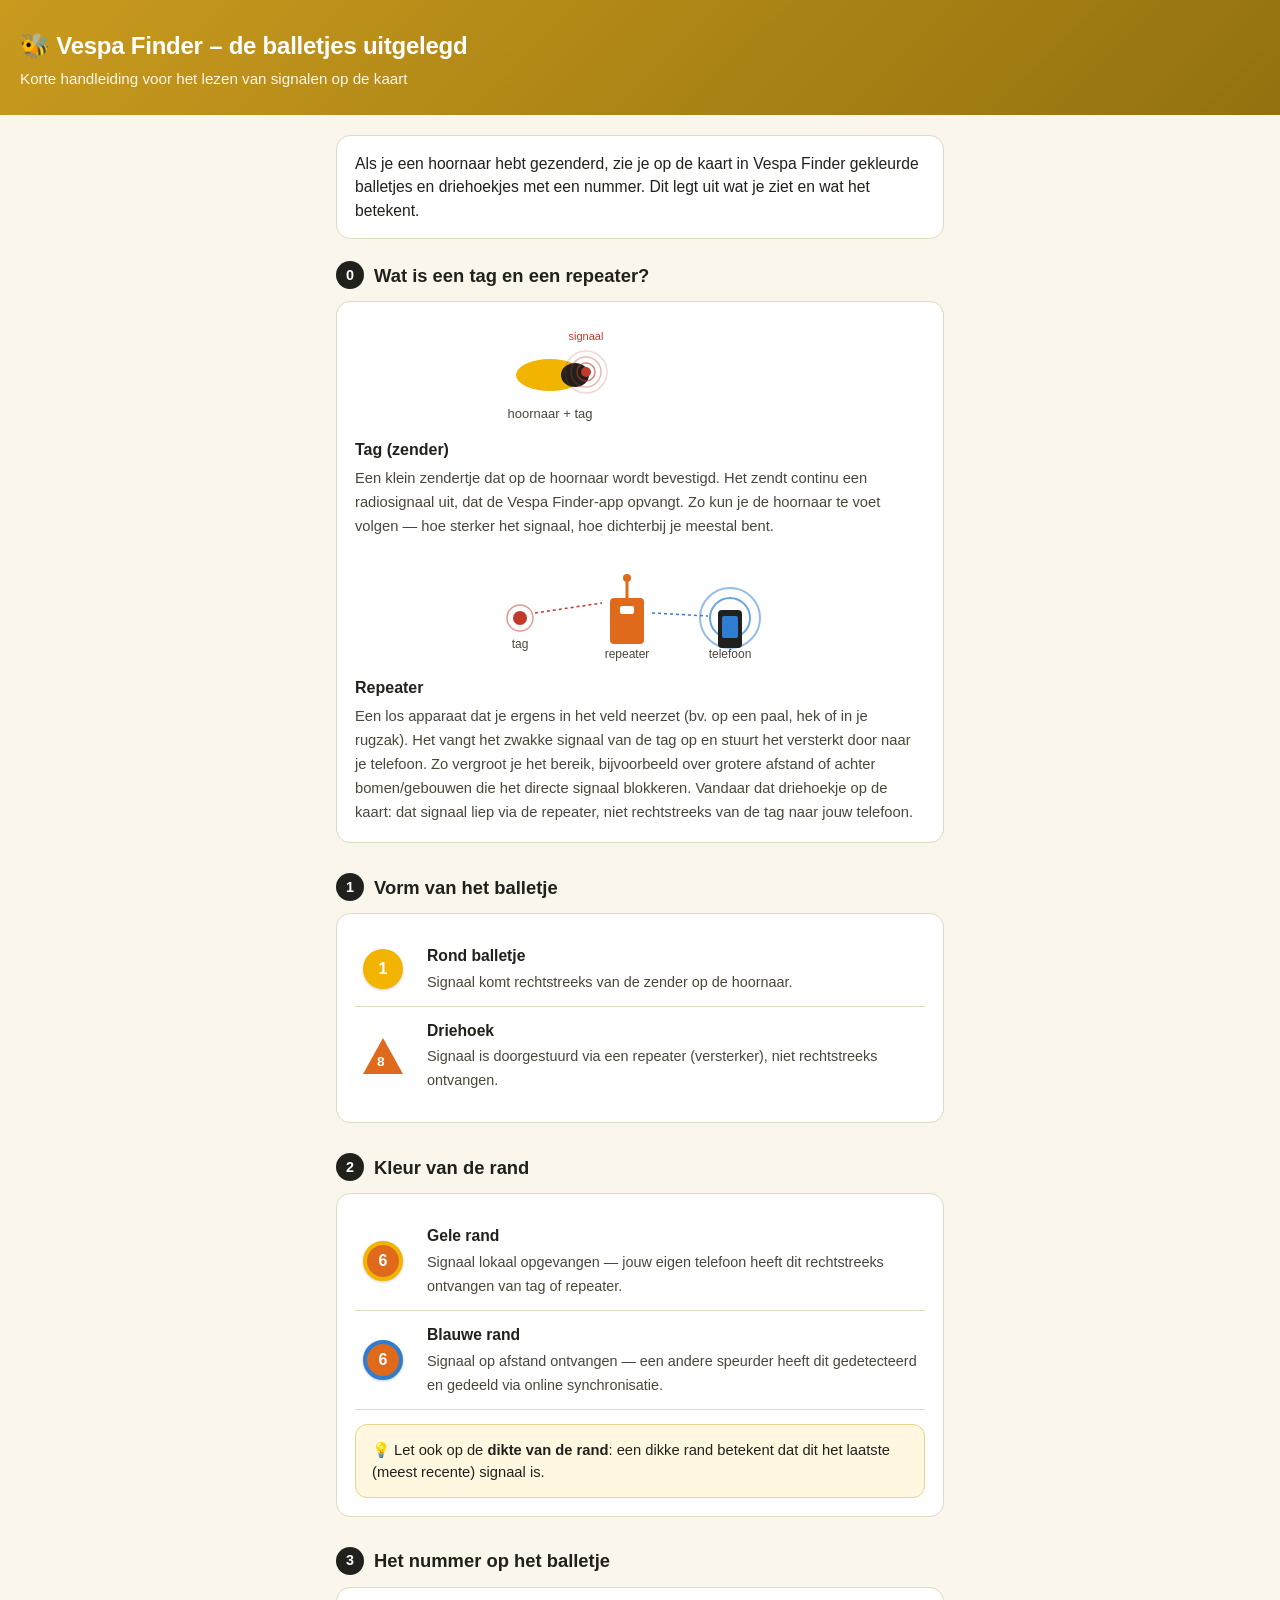
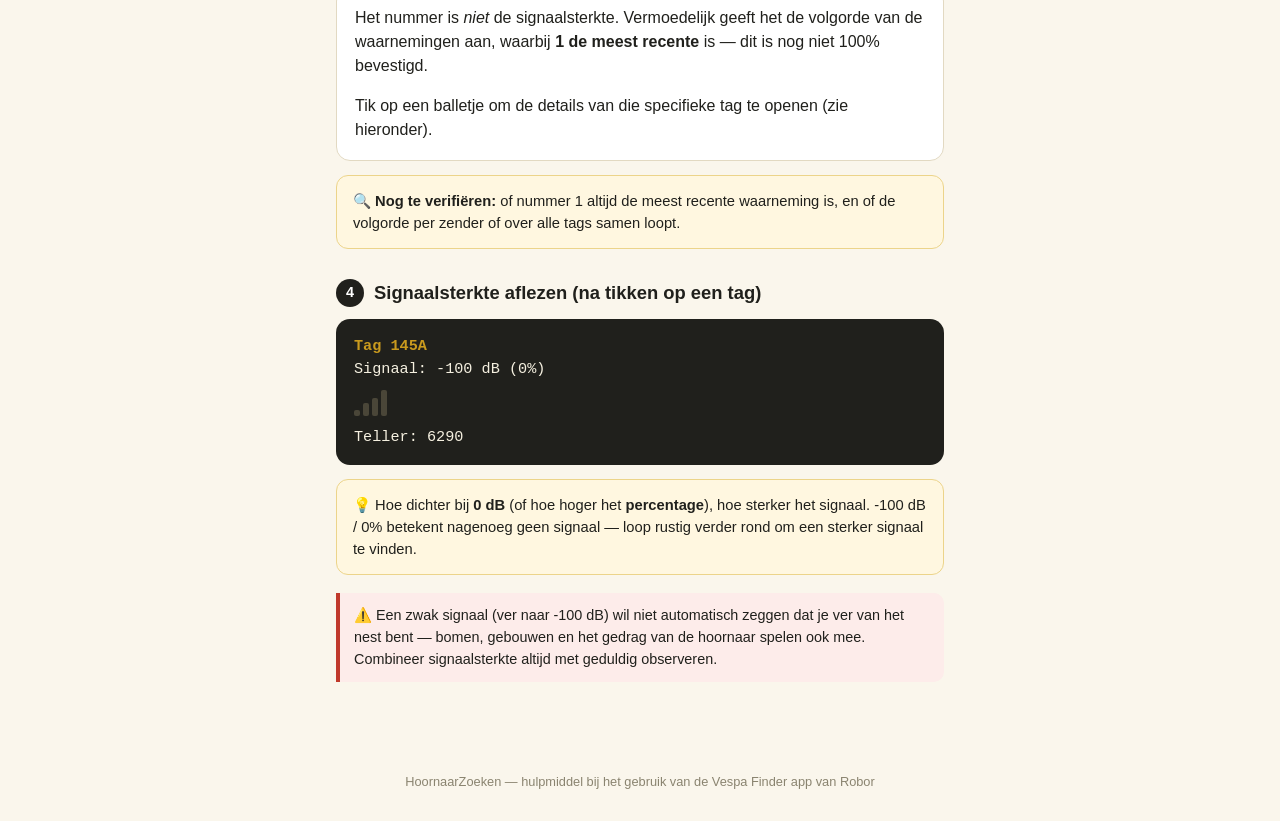
==== handleiding-vespafinder.html @ 3aeb7810 "Fix 223: uitleg over tag (zender) en repeater toegevoegd aan handleiding" ====
<!-- Fix 223 -->
<!DOCTYPE html>
<html lang="nl">
<head>
<meta charset="UTF-8">
<meta name="viewport" content="width=device-width, initial-scale=1.0">
<title>Vespa Finder – balletjes uitgelegd</title>
<style>
  :root{
    --inkt:#20201c;
    --papier:#faf6ec;
    --goud:#c99a1e;
    --goud-donker:#93720f;
    --geel:#f2b400;
    --blauw:#2f7dd1;
    --oranje:#e06a1c;
    --rood:#c0392b;
    --lijn:#e2d9c2;
  }
  *{box-sizing:border-box;}
  body{
    margin:0;
    background:var(--papier);
    color:var(--inkt);
    font-family:-apple-system,BlinkMacSystemFont,"Segoe UI",Roboto,Arial,sans-serif;
    line-height:1.5;
  }
  header{
    background:linear-gradient(135deg,var(--goud) 0%, var(--goud-donker) 100%);
    color:#fff;
    padding:28px 20px 24px;
  }
  header h1{
    margin:0 0 4px;
    font-size:1.5rem;
    letter-spacing:-0.01em;
  }
  header p{
    margin:0;
    opacity:.92;
    font-size:.95rem;
  }
  main{
    max-width:640px;
    margin:0 auto;
    padding:20px 16px 60px;
  }
  .intro{
    background:#fff;
    border:1px solid var(--lijn);
    border-radius:14px;
    padding:16px 18px;
    margin-bottom:22px;
    font-size:.98rem;
  }
  section{
    margin-bottom:30px;
  }
  h2{
    font-size:1.15rem;
    margin:0 0 12px;
    display:flex;
    align-items:center;
    gap:10px;
  }
  h2 .nr{
    background:var(--inkt);
    color:#fff;
    width:28px;height:28px;
    border-radius:50%;
    display:inline-flex;
    align-items:center;
    justify-content:center;
    font-size:.9rem;
    flex-shrink:0;
  }
  .kaart{
    background:#fff;
    border:1px solid var(--lijn);
    border-radius:14px;
    padding:18px;
  }
  .rij{
    display:flex;
    align-items:center;
    gap:16px;
    padding:12px 0;
    border-bottom:1px solid var(--lijn);
  }
  .rij:last-child{border-bottom:none;}
  .voorbeeld{
    flex-shrink:0;
    width:56px;
    display:flex;
    align-items:center;
    justify-content:center;
  }
  .bal{
    width:40px;height:40px;
    border-radius:50%;
    background:var(--geel);
    display:flex;align-items:center;justify-content:center;
    color:#fff;font-weight:700;font-size:1rem;
    box-shadow:0 1px 3px rgba(0,0,0,.2);
  }
  .bal.lokaal{border:4px solid var(--geel);background:var(--oranje);}
  .bal.afstand{border:4px solid var(--blauw);background:var(--oranje);}
  .bal.dun{border-width:2px;}
  .driehoek{
    width:0;height:0;
    border-left:20px solid transparent;
    border-right:20px solid transparent;
    border-bottom:36px solid var(--oranje);
    position:relative;
  }
  .driehoek::after{
    content:"8";
    position:absolute;
    top:14px;left:-6px;
    color:#fff;font-weight:700;font-size:.85rem;
  }
  .uitleg strong{display:block;font-size:.98rem;margin-bottom:2px;}
  .uitleg span{font-size:.9rem;color:#4a4638;}
  .uitleg-blok strong{display:block;font-size:1rem;margin-bottom:4px;}
  .uitleg-blok span{font-size:.92rem;color:#4a4638;}
  .tip{
    background:#fff7e0;
    border:1px solid #ecd48a;
    border-radius:12px;
    padding:14px 16px;
    font-size:.92rem;
    margin-top:14px;
  }
  .tag-scherm{
    background:var(--inkt);
    color:#f5f0e0;
    border-radius:14px;
    padding:16px 18px;
    font-family:"Courier New",monospace;
    font-size:.95rem;
  }
  .tag-scherm .label{color:#c99a1e;font-weight:700;}
  .balken{
    display:flex;
    align-items:flex-end;
    gap:3px;
    height:26px;
    margin:10px 0;
  }
  .balken div{
    width:6px;
    background:#4a4638;
    border-radius:2px;
  }
  .balken div.aan{background:var(--geel);}
  .balken div:nth-child(1){height:25%;}
  .balken div:nth-child(2){height:50%;}
  .balken div:nth-child(3){height:70%;}
  .balken div:nth-child(4){height:100%;}
  footer{
    text-align:center;
    font-size:.8rem;
    color:#8a8470;
    padding:0 16px 30px;
  }
  .let-op{
    border-left:4px solid var(--rood);
    background:#fdecea;
    padding:12px 14px;
    border-radius:0 10px 10px 0;
    font-size:.9rem;
    margin-top:18px;
  }
</style>
</head>
<body>

<header>
  <h1>🐝 Vespa Finder – de balletjes uitgelegd</h1>
  <p>Korte handleiding voor het lezen van signalen op de kaart</p>
</header>

<main>

  <div class="intro">
    Als je een hoornaar hebt gezenderd, zie je op de kaart in Vespa Finder gekleurde balletjes en driehoekjes met een nummer. Dit legt uit wat je ziet en wat het betekent.
  </div>

  <section>
    <h2><span class="nr">0</span> Wat is een tag en een repeater?</h2>
    <div class="kaart">
      <div class="uitleg-blok">
        <svg width="100%" height="110" viewBox="0 0 320 110" style="display:block;margin-bottom:8px;">
          <ellipse cx="70" cy="55" rx="34" ry="16" fill="#f2b400"/>
          <ellipse cx="95" cy="55" rx="14" ry="12" fill="#20201c"/>
          <circle cx="106" cy="52" r="5" fill="#c0392b"/>
          <circle cx="106" cy="52" r="9" fill="none" stroke="#c0392b" stroke-width="1.5" opacity=".6"/>
          <circle cx="106" cy="52" r="15" fill="none" stroke="#c0392b" stroke-width="1.5" opacity=".35"/>
          <circle cx="106" cy="52" r="21" fill="none" stroke="#c0392b" stroke-width="1.5" opacity=".2"/>
          <text x="70" y="98" font-size="13" fill="#4a4638" text-anchor="middle" font-family="inherit">hoornaar + tag</text>
          <text x="106" y="20" font-size="11" fill="#c0392b" text-anchor="middle" font-family="inherit">signaal</text>
        </svg>
        <strong>Tag (zender)</strong>
        <span>Een klein zendertje dat op de hoornaar wordt bevestigd. Het zendt continu een radiosignaal uit, dat de Vespa Finder-app opvangt. Zo kun je de hoornaar te voet volgen — hoe sterker het signaal, hoe dichterbij je meestal bent.</span>
      </div>
      <div class="uitleg-blok" style="margin-top:20px;">
        <svg width="100%" height="110" viewBox="0 0 320 110" style="display:block;margin-bottom:8px;">
          <circle cx="40" cy="60" r="7" fill="#c0392b"/>
          <circle cx="40" cy="60" r="13" fill="none" stroke="#c0392b" stroke-width="1.5" opacity=".5"/>
          <rect x="130" y="40" width="34" height="46" rx="4" fill="#e06a1c"/>
          <rect x="140" y="48" width="14" height="8" rx="2" fill="#fff"/>
          <line x1="147" y1="40" x2="147" y2="24" stroke="#e06a1c" stroke-width="3"/>
          <circle cx="147" cy="20" r="4" fill="#e06a1c"/>
          <line x1="55" y1="55" x2="122" y2="45" stroke="#c0392b" stroke-width="1.5" stroke-dasharray="3 3"/>
          <circle cx="250" cy="60" r="30" fill="none" stroke="#2f7dd1" stroke-width="2" opacity=".5"/>
          <circle cx="250" cy="60" r="20" fill="none" stroke="#2f7dd1" stroke-width="2" opacity=".7"/>
          <rect x="238" y="52" width="24" height="38" rx="4" fill="#20201c"/>
          <rect x="242" y="58" width="16" height="22" rx="2" fill="#2f7dd1"/>
          <line x1="172" y1="55" x2="228" y2="58" stroke="#2f7dd1" stroke-width="1.5" stroke-dasharray="3 3"/>
          <text x="40" y="90" font-size="12" fill="#4a4638" text-anchor="middle" font-family="inherit">tag</text>
          <text x="147" y="100" font-size="12" fill="#4a4638" text-anchor="middle" font-family="inherit">repeater</text>
          <text x="250" y="100" font-size="12" fill="#4a4638" text-anchor="middle" font-family="inherit">telefoon</text>
        </svg>
        <strong>Repeater</strong>
        <span>Een los apparaat dat je ergens in het veld neerzet (bv. op een paal, hek of in je rugzak). Het vangt het zwakke signaal van de tag op en stuurt het versterkt door naar je telefoon. Zo vergroot je het bereik, bijvoorbeeld over grotere afstand of achter bomen/gebouwen die het directe signaal blokkeren. Vandaar dat driehoekje op de kaart: dat signaal liep via de repeater, niet rechtstreeks van de tag naar jouw telefoon.</span>
      </div>
    </div>
  </section>

  <section>
    <h2><span class="nr">1</span> Vorm van het balletje</h2>
    <div class="kaart">
      <div class="rij">
        <div class="voorbeeld"><div class="bal">1</div></div>
        <div class="uitleg">
          <strong>Rond balletje</strong>
          <span>Signaal komt rechtstreeks van de zender op de hoornaar.</span>
        </div>
      </div>
      <div class="rij">
        <div class="voorbeeld"><div class="driehoek"></div></div>
        <div class="uitleg">
          <strong>Driehoek</strong>
          <span>Signaal is doorgestuurd via een repeater (versterker), niet rechtstreeks ontvangen.</span>
        </div>
      </div>
    </div>
  </section>

  <section>
    <h2><span class="nr">2</span> Kleur van de rand</h2>
    <div class="kaart">
      <div class="rij">
        <div class="voorbeeld"><div class="bal lokaal">6</div></div>
        <div class="uitleg">
          <strong>Gele rand</strong>
          <span>Signaal lokaal opgevangen — jouw eigen telefoon heeft dit rechtstreeks ontvangen van tag of repeater.</span>
        </div>
      </div>
      <div class="rij">
        <div class="voorbeeld"><div class="bal afstand">6</div></div>
        <div class="uitleg">
          <strong>Blauwe rand</strong>
          <span>Signaal op afstand ontvangen — een andere speurder heeft dit gedetecteerd en gedeeld via online synchronisatie.</span>
        </div>
      </div>
      <div class="tip">
        💡 Let ook op de <strong>dikte van de rand</strong>: een dikke rand betekent dat dit het laatste (meest recente) signaal is.
      </div>
    </div>
  </section>

  <section>
    <h2><span class="nr">3</span> Het nummer op het balletje</h2>
    <div class="kaart">
      <p style="margin-top:0;">Het nummer is <em>niet</em> de signaalsterkte. Vermoedelijk geeft het de volgorde van de waarnemingen aan, waarbij <strong>1 de meest recente</strong> is — dit is nog niet 100% bevestigd.</p>
      <p style="margin-bottom:0;">Tik op een balletje om de details van die specifieke tag te openen (zie hieronder).</p>
    </div>
    <div class="tip">
      🔍 <strong>Nog te verifiëren:</strong> of nummer 1 altijd de meest recente waarneming is, en of de volgorde per zender of over alle tags samen loopt.
    </div>
  </section>

  <section>
    <h2><span class="nr">4</span> Signaalsterkte aflezen (na tikken op een tag)</h2>
    <div class="tag-scherm">
      <span class="label">Tag 145A</span><br>
      Signaal: -100 dB (0%)<br>
      <div class="balken"><div></div><div></div><div></div><div></div></div>
      Teller: 6290
    </div>
    <div class="tip">
      💡 Hoe dichter bij <strong>0 dB</strong> (of hoe hoger het <strong>percentage</strong>), hoe sterker het signaal. -100 dB / 0% betekent nagenoeg geen signaal — loop rustig verder rond om een sterker signaal te vinden.
    </div>
    <div class="let-op">
      ⚠️ Een zwak signaal (ver naar -100 dB) wil niet automatisch zeggen dat je ver van het nest bent — bomen, gebouwen en het gedrag van de hoornaar spelen ook mee. Combineer signaalsterkte altijd met geduldig observeren.
    </div>
  </section>

</main>

<footer>
  HoornaarZoeken — hulpmiddel bij het gebruik van de Vespa Finder app van Robor
</footer>

</body>
</html>
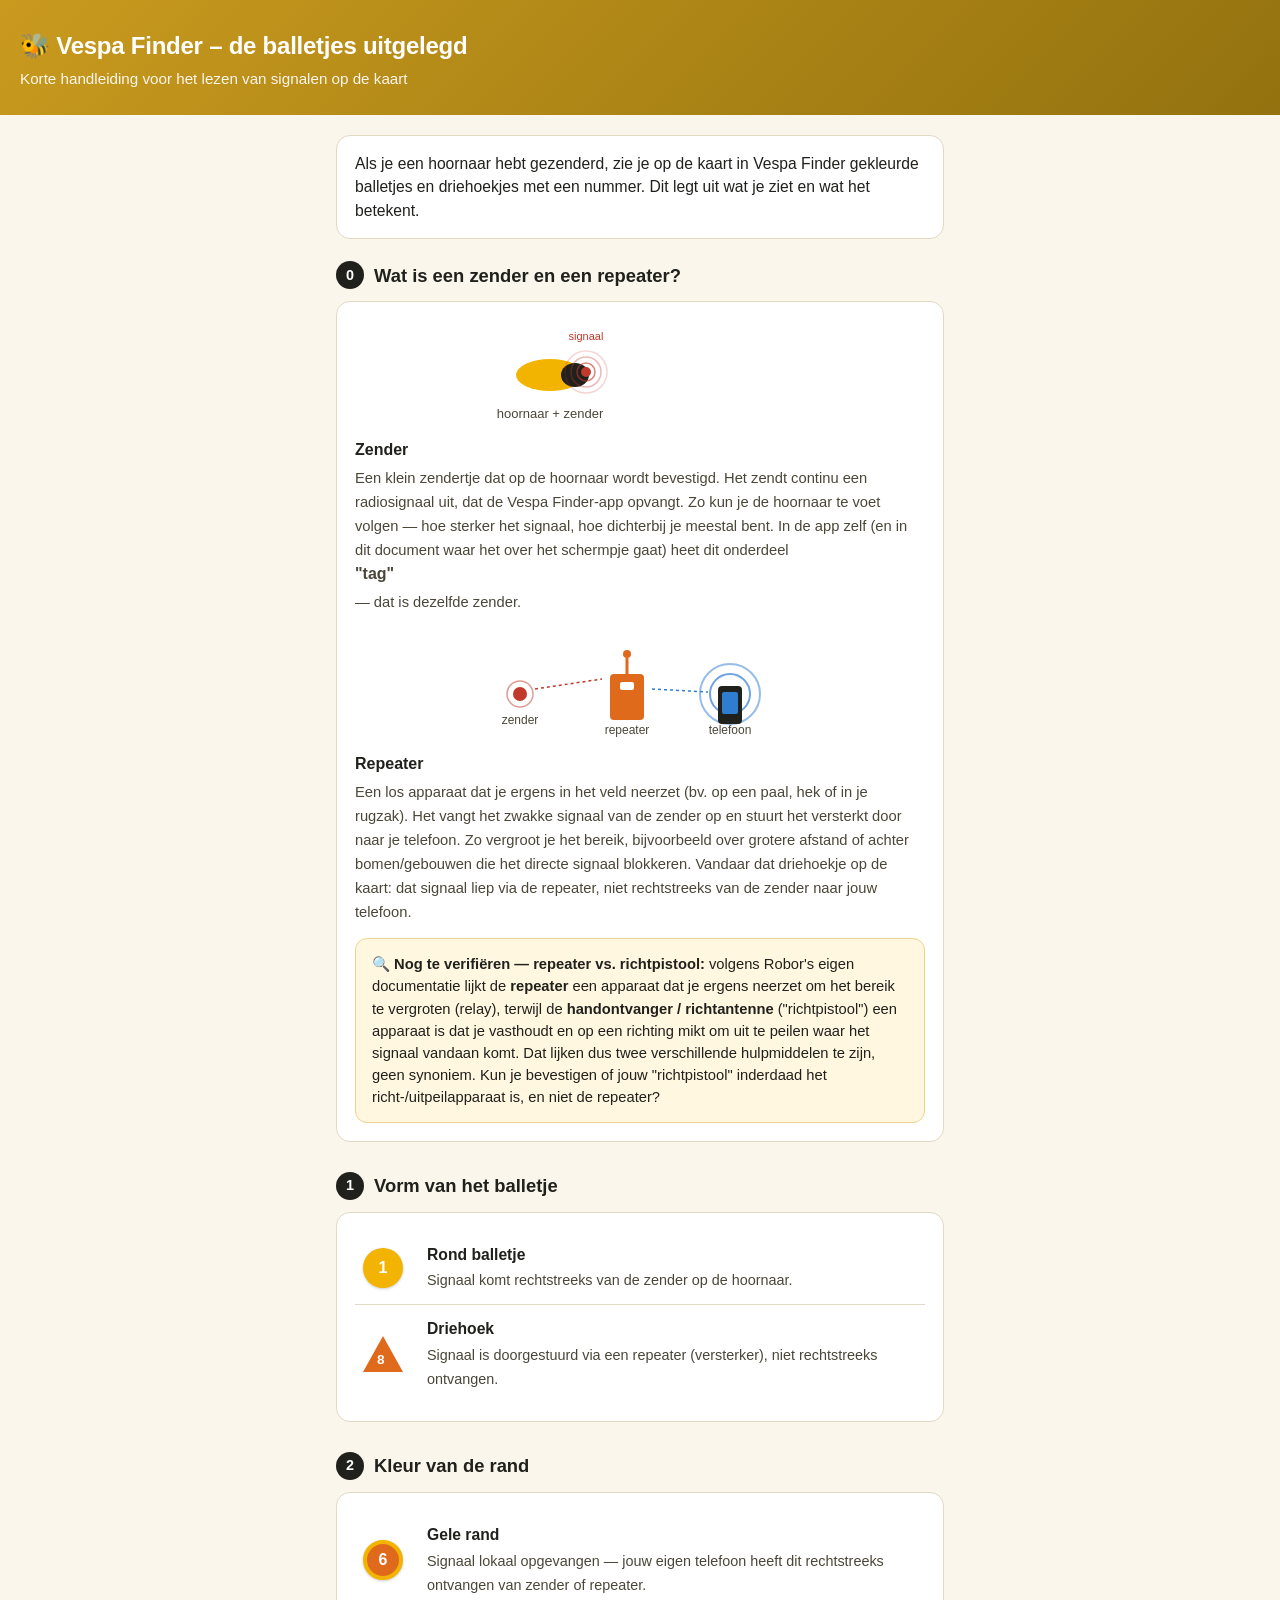
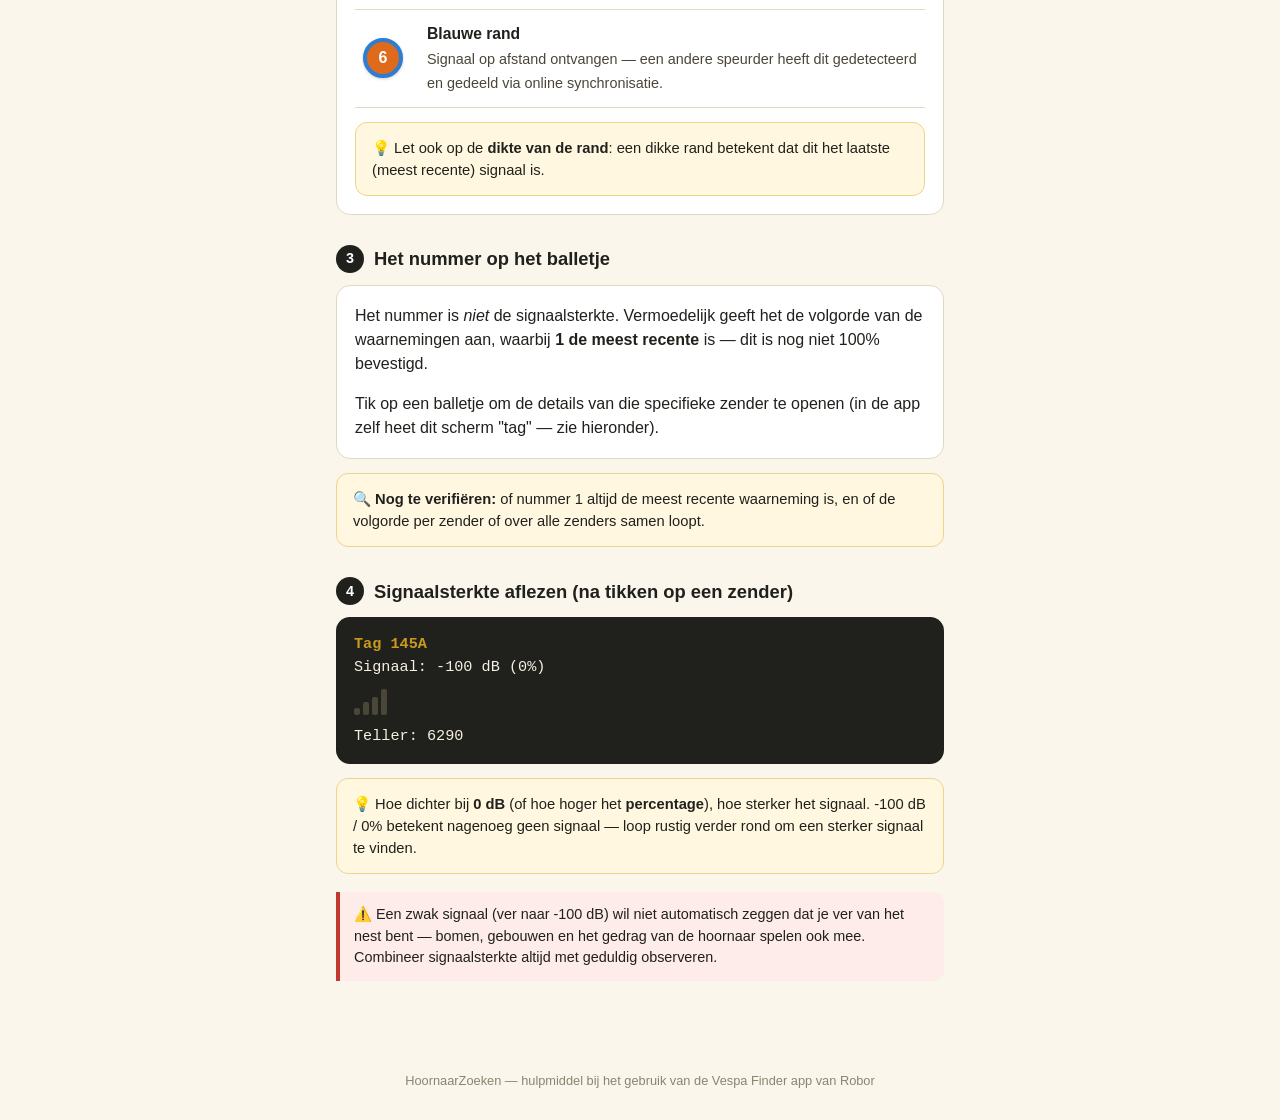
==== commit e173b3c8: "Fix 224: terminologie 'zender' i.p.v. 'tag', vraag toegevoegd over repeater vs richtpistool" ====
--- a/handleiding-vespafinder.html
+++ b/handleiding-vespafinder.html
@@ -1,4 +1,4 @@
-<!-- Fix 223 -->
+<!-- Fix 224 -->
 <!DOCTYPE html>
 <html lang="nl">
 <head>
@@ -187,7 +187,7 @@
   </div>
 
   <section>
-    <h2><span class="nr">0</span> Wat is een tag en een repeater?</h2>
+    <h2><span class="nr">0</span> Wat is een zender en een repeater?</h2>
     <div class="kaart">
       <div class="uitleg-blok">
         <svg width="100%" height="110" viewBox="0 0 320 110" style="display:block;margin-bottom:8px;">
@@ -197,11 +197,11 @@
           <circle cx="106" cy="52" r="9" fill="none" stroke="#c0392b" stroke-width="1.5" opacity=".6"/>
           <circle cx="106" cy="52" r="15" fill="none" stroke="#c0392b" stroke-width="1.5" opacity=".35"/>
           <circle cx="106" cy="52" r="21" fill="none" stroke="#c0392b" stroke-width="1.5" opacity=".2"/>
-          <text x="70" y="98" font-size="13" fill="#4a4638" text-anchor="middle" font-family="inherit">hoornaar + tag</text>
+          <text x="70" y="98" font-size="13" fill="#4a4638" text-anchor="middle" font-family="inherit">hoornaar + zender</text>
           <text x="106" y="20" font-size="11" fill="#c0392b" text-anchor="middle" font-family="inherit">signaal</text>
         </svg>
-        <strong>Tag (zender)</strong>
-        <span>Een klein zendertje dat op de hoornaar wordt bevestigd. Het zendt continu een radiosignaal uit, dat de Vespa Finder-app opvangt. Zo kun je de hoornaar te voet volgen — hoe sterker het signaal, hoe dichterbij je meestal bent.</span>
+        <strong>Zender</strong>
+        <span>Een klein zendertje dat op de hoornaar wordt bevestigd. Het zendt continu een radiosignaal uit, dat de Vespa Finder-app opvangt. Zo kun je de hoornaar te voet volgen — hoe sterker het signaal, hoe dichterbij je meestal bent. In de app zelf (en in dit document waar het over het schermpje gaat) heet dit onderdeel <strong>"tag"</strong> — dat is dezelfde zender.</span>
       </div>
       <div class="uitleg-blok" style="margin-top:20px;">
         <svg width="100%" height="110" viewBox="0 0 320 110" style="display:block;margin-bottom:8px;">
@@ -217,12 +217,15 @@
           <rect x="238" y="52" width="24" height="38" rx="4" fill="#20201c"/>
           <rect x="242" y="58" width="16" height="22" rx="2" fill="#2f7dd1"/>
           <line x1="172" y1="55" x2="228" y2="58" stroke="#2f7dd1" stroke-width="1.5" stroke-dasharray="3 3"/>
-          <text x="40" y="90" font-size="12" fill="#4a4638" text-anchor="middle" font-family="inherit">tag</text>
+          <text x="40" y="90" font-size="12" fill="#4a4638" text-anchor="middle" font-family="inherit">zender</text>
           <text x="147" y="100" font-size="12" fill="#4a4638" text-anchor="middle" font-family="inherit">repeater</text>
           <text x="250" y="100" font-size="12" fill="#4a4638" text-anchor="middle" font-family="inherit">telefoon</text>
         </svg>
         <strong>Repeater</strong>
-        <span>Een los apparaat dat je ergens in het veld neerzet (bv. op een paal, hek of in je rugzak). Het vangt het zwakke signaal van de tag op en stuurt het versterkt door naar je telefoon. Zo vergroot je het bereik, bijvoorbeeld over grotere afstand of achter bomen/gebouwen die het directe signaal blokkeren. Vandaar dat driehoekje op de kaart: dat signaal liep via de repeater, niet rechtstreeks van de tag naar jouw telefoon.</span>
+        <span>Een los apparaat dat je ergens in het veld neerzet (bv. op een paal, hek of in je rugzak). Het vangt het zwakke signaal van de zender op en stuurt het versterkt door naar je telefoon. Zo vergroot je het bereik, bijvoorbeeld over grotere afstand of achter bomen/gebouwen die het directe signaal blokkeren. Vandaar dat driehoekje op de kaart: dat signaal liep via de repeater, niet rechtstreeks van de zender naar jouw telefoon.</span>
+      </div>
+      <div class="tip">
+        🔍 <strong>Nog te verifiëren — repeater vs. richtpistool:</strong> volgens Robor's eigen documentatie lijkt de <strong>repeater</strong> een apparaat dat je ergens neerzet om het bereik te vergroten (relay), terwijl de <strong>handontvanger / richtantenne</strong> ("richtpistool") een apparaat is dat je vasthoudt en op een richting mikt om uit te peilen waar het signaal vandaan komt. Dat lijken dus twee verschillende hulpmiddelen te zijn, geen synoniem. Kun je bevestigen of jouw "richtpistool" inderdaad het richt-/uitpeilapparaat is, en niet de repeater?
       </div>
     </div>
   </section>
@@ -254,7 +257,7 @@
         <div class="voorbeeld"><div class="bal lokaal">6</div></div>
         <div class="uitleg">
           <strong>Gele rand</strong>
-          <span>Signaal lokaal opgevangen — jouw eigen telefoon heeft dit rechtstreeks ontvangen van tag of repeater.</span>
+          <span>Signaal lokaal opgevangen — jouw eigen telefoon heeft dit rechtstreeks ontvangen van zender of repeater.</span>
         </div>
       </div>
       <div class="rij">
@@ -274,15 +277,15 @@
     <h2><span class="nr">3</span> Het nummer op het balletje</h2>
     <div class="kaart">
       <p style="margin-top:0;">Het nummer is <em>niet</em> de signaalsterkte. Vermoedelijk geeft het de volgorde van de waarnemingen aan, waarbij <strong>1 de meest recente</strong> is — dit is nog niet 100% bevestigd.</p>
-      <p style="margin-bottom:0;">Tik op een balletje om de details van die specifieke tag te openen (zie hieronder).</p>
+      <p style="margin-bottom:0;">Tik op een balletje om de details van die specifieke zender te openen (in de app zelf heet dit scherm "tag" — zie hieronder).</p>
     </div>
     <div class="tip">
-      🔍 <strong>Nog te verifiëren:</strong> of nummer 1 altijd de meest recente waarneming is, en of de volgorde per zender of over alle tags samen loopt.
-    </div>
-  </section>
-
-  <section>
-    <h2><span class="nr">4</span> Signaalsterkte aflezen (na tikken op een tag)</h2>
+      🔍 <strong>Nog te verifiëren:</strong> of nummer 1 altijd de meest recente waarneming is, en of de volgorde per zender of over alle zenders samen loopt.
+    </div>
+  </section>
+
+  <section>
+    <h2><span class="nr">4</span> Signaalsterkte aflezen (na tikken op een zender)</h2>
     <div class="tag-scherm">
       <span class="label">Tag 145A</span><br>
       Signaal: -100 dB (0%)<br>
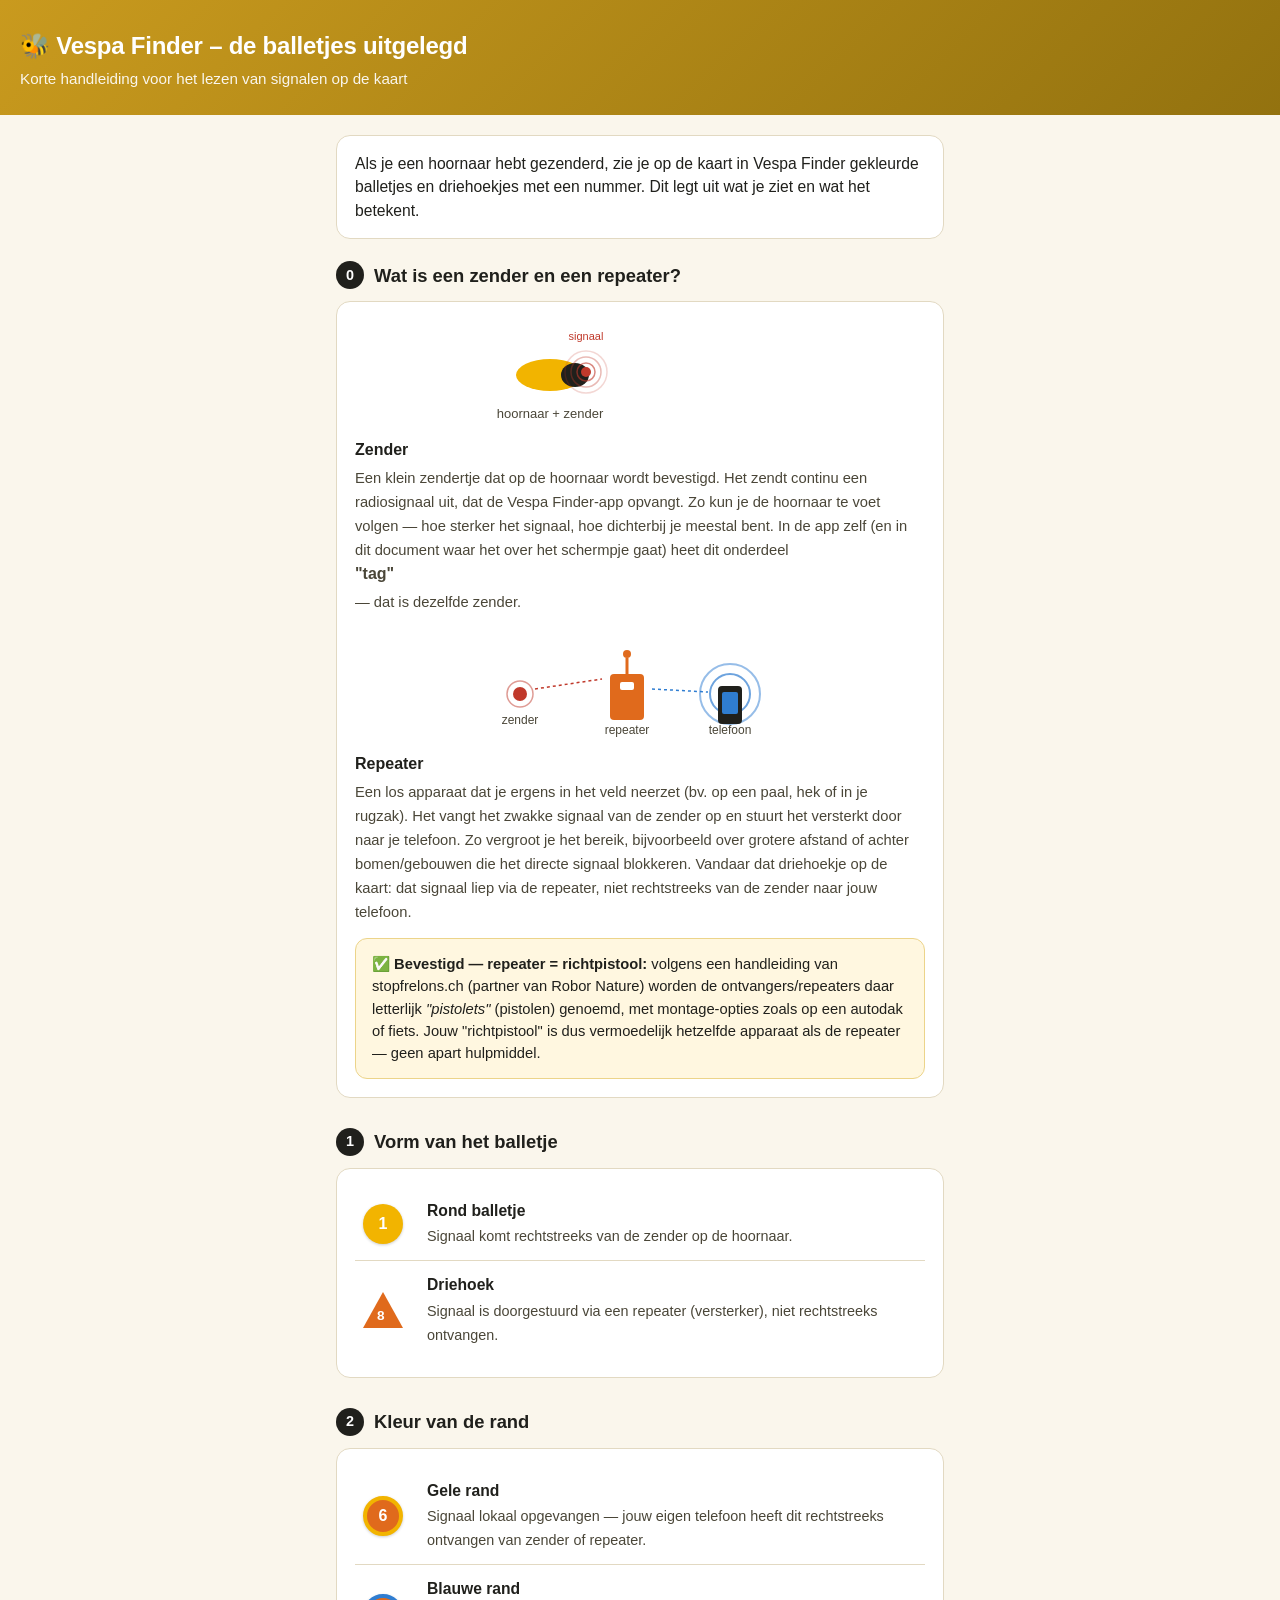
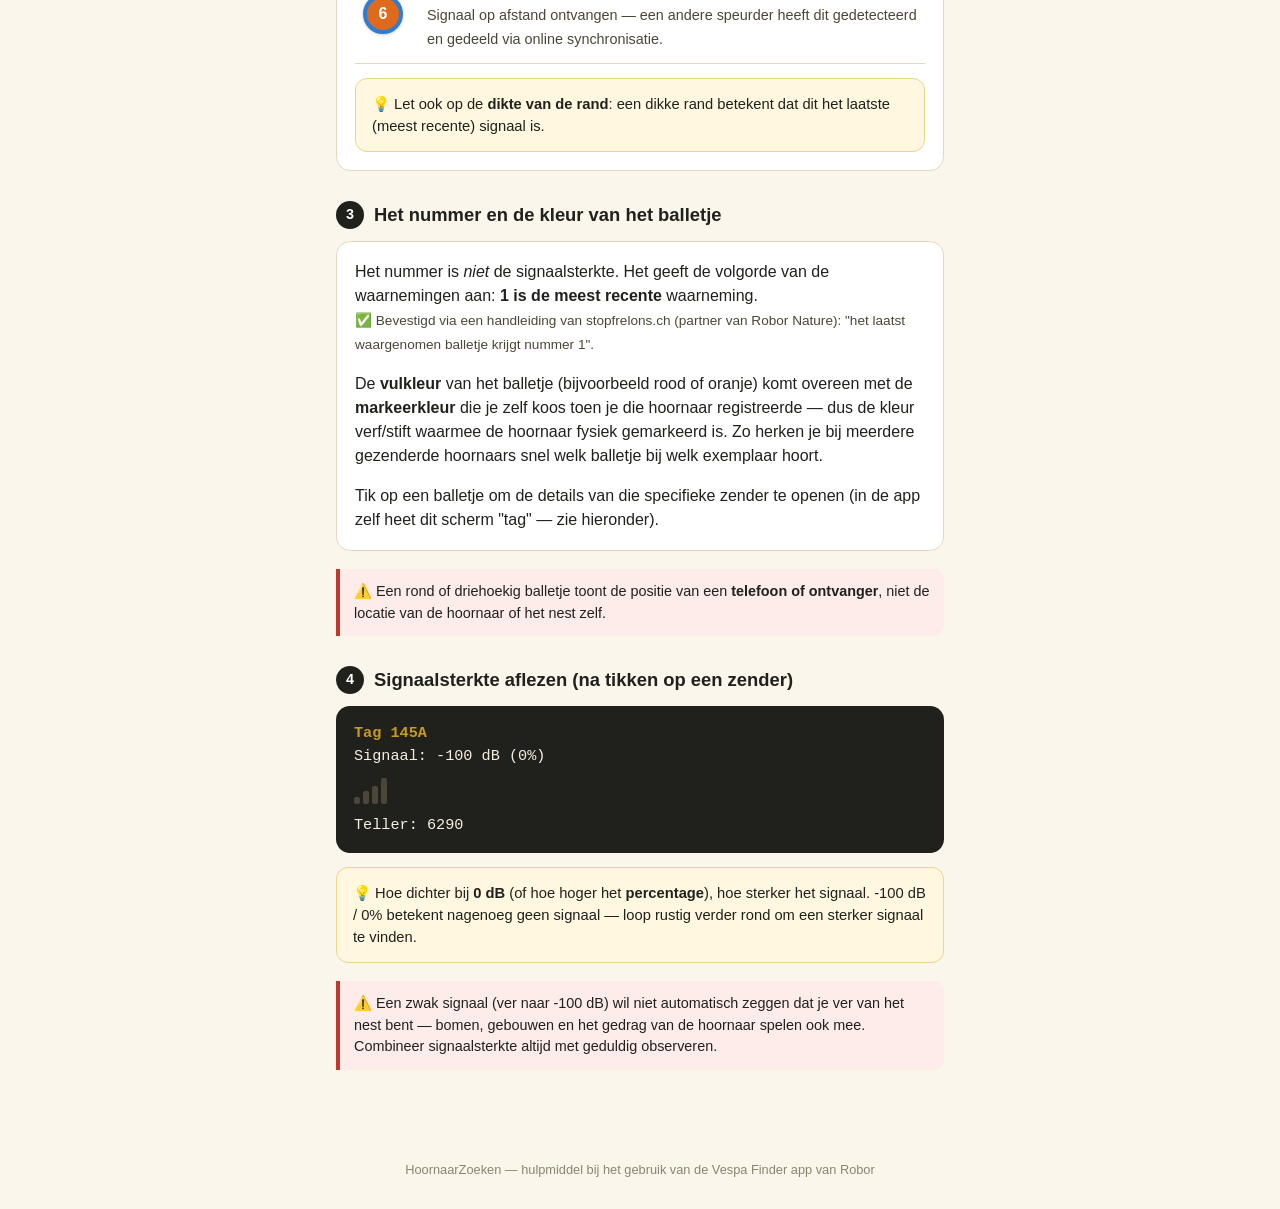
==== commit 1c549ea8: "Fix 225: nummer=recentheid bevestigd, vulkleur=markeerkleur, repeater=richtpistool, waarschuwing bal" ====
--- a/handleiding-vespafinder.html
+++ b/handleiding-vespafinder.html
@@ -1,4 +1,4 @@
-<!-- Fix 224 -->
+<!-- Fix 225 -->
 <!DOCTYPE html>
 <html lang="nl">
 <head>
@@ -225,7 +225,7 @@
         <span>Een los apparaat dat je ergens in het veld neerzet (bv. op een paal, hek of in je rugzak). Het vangt het zwakke signaal van de zender op en stuurt het versterkt door naar je telefoon. Zo vergroot je het bereik, bijvoorbeeld over grotere afstand of achter bomen/gebouwen die het directe signaal blokkeren. Vandaar dat driehoekje op de kaart: dat signaal liep via de repeater, niet rechtstreeks van de zender naar jouw telefoon.</span>
       </div>
       <div class="tip">
-        🔍 <strong>Nog te verifiëren — repeater vs. richtpistool:</strong> volgens Robor's eigen documentatie lijkt de <strong>repeater</strong> een apparaat dat je ergens neerzet om het bereik te vergroten (relay), terwijl de <strong>handontvanger / richtantenne</strong> ("richtpistool") een apparaat is dat je vasthoudt en op een richting mikt om uit te peilen waar het signaal vandaan komt. Dat lijken dus twee verschillende hulpmiddelen te zijn, geen synoniem. Kun je bevestigen of jouw "richtpistool" inderdaad het richt-/uitpeilapparaat is, en niet de repeater?
+        ✅ <strong>Bevestigd — repeater = richtpistool:</strong> volgens een handleiding van stopfrelons.ch (partner van Robor Nature) worden de ontvangers/repeaters daar letterlijk <em>"pistolets"</em> (pistolen) genoemd, met montage-opties zoals op een autodak of fiets. Jouw "richtpistool" is dus vermoedelijk hetzelfde apparaat als de repeater — geen apart hulpmiddel.
       </div>
     </div>
   </section>
@@ -274,13 +274,15 @@
   </section>
 
   <section>
-    <h2><span class="nr">3</span> Het nummer op het balletje</h2>
+    <h2><span class="nr">3</span> Het nummer en de kleur van het balletje</h2>
     <div class="kaart">
-      <p style="margin-top:0;">Het nummer is <em>niet</em> de signaalsterkte. Vermoedelijk geeft het de volgorde van de waarnemingen aan, waarbij <strong>1 de meest recente</strong> is — dit is nog niet 100% bevestigd.</p>
+      <p style="margin-top:0;">Het nummer is <em>niet</em> de signaalsterkte. Het geeft de volgorde van de waarnemingen aan: <strong>1 is de meest recente</strong> waarneming.<br>
+      <span style="font-size:.85rem;color:#4a4638;">✅ Bevestigd via een handleiding van stopfrelons.ch (partner van Robor Nature): "het laatst waargenomen balletje krijgt nummer 1".</span></p>
+      <p>De <strong>vulkleur</strong> van het balletje (bijvoorbeeld rood of oranje) komt overeen met de <strong>markeerkleur</strong> die je zelf koos toen je die hoornaar registreerde — dus de kleur verf/stift waarmee de hoornaar fysiek gemarkeerd is. Zo herken je bij meerdere gezenderde hoornaars snel welk balletje bij welk exemplaar hoort.</p>
       <p style="margin-bottom:0;">Tik op een balletje om de details van die specifieke zender te openen (in de app zelf heet dit scherm "tag" — zie hieronder).</p>
     </div>
-    <div class="tip">
-      🔍 <strong>Nog te verifiëren:</strong> of nummer 1 altijd de meest recente waarneming is, en of de volgorde per zender of over alle zenders samen loopt.
+    <div class="let-op">
+      ⚠️ Een rond of driehoekig balletje toont de positie van een <strong>telefoon of ontvanger</strong>, niet de locatie van de hoornaar of het nest zelf.
     </div>
   </section>
 
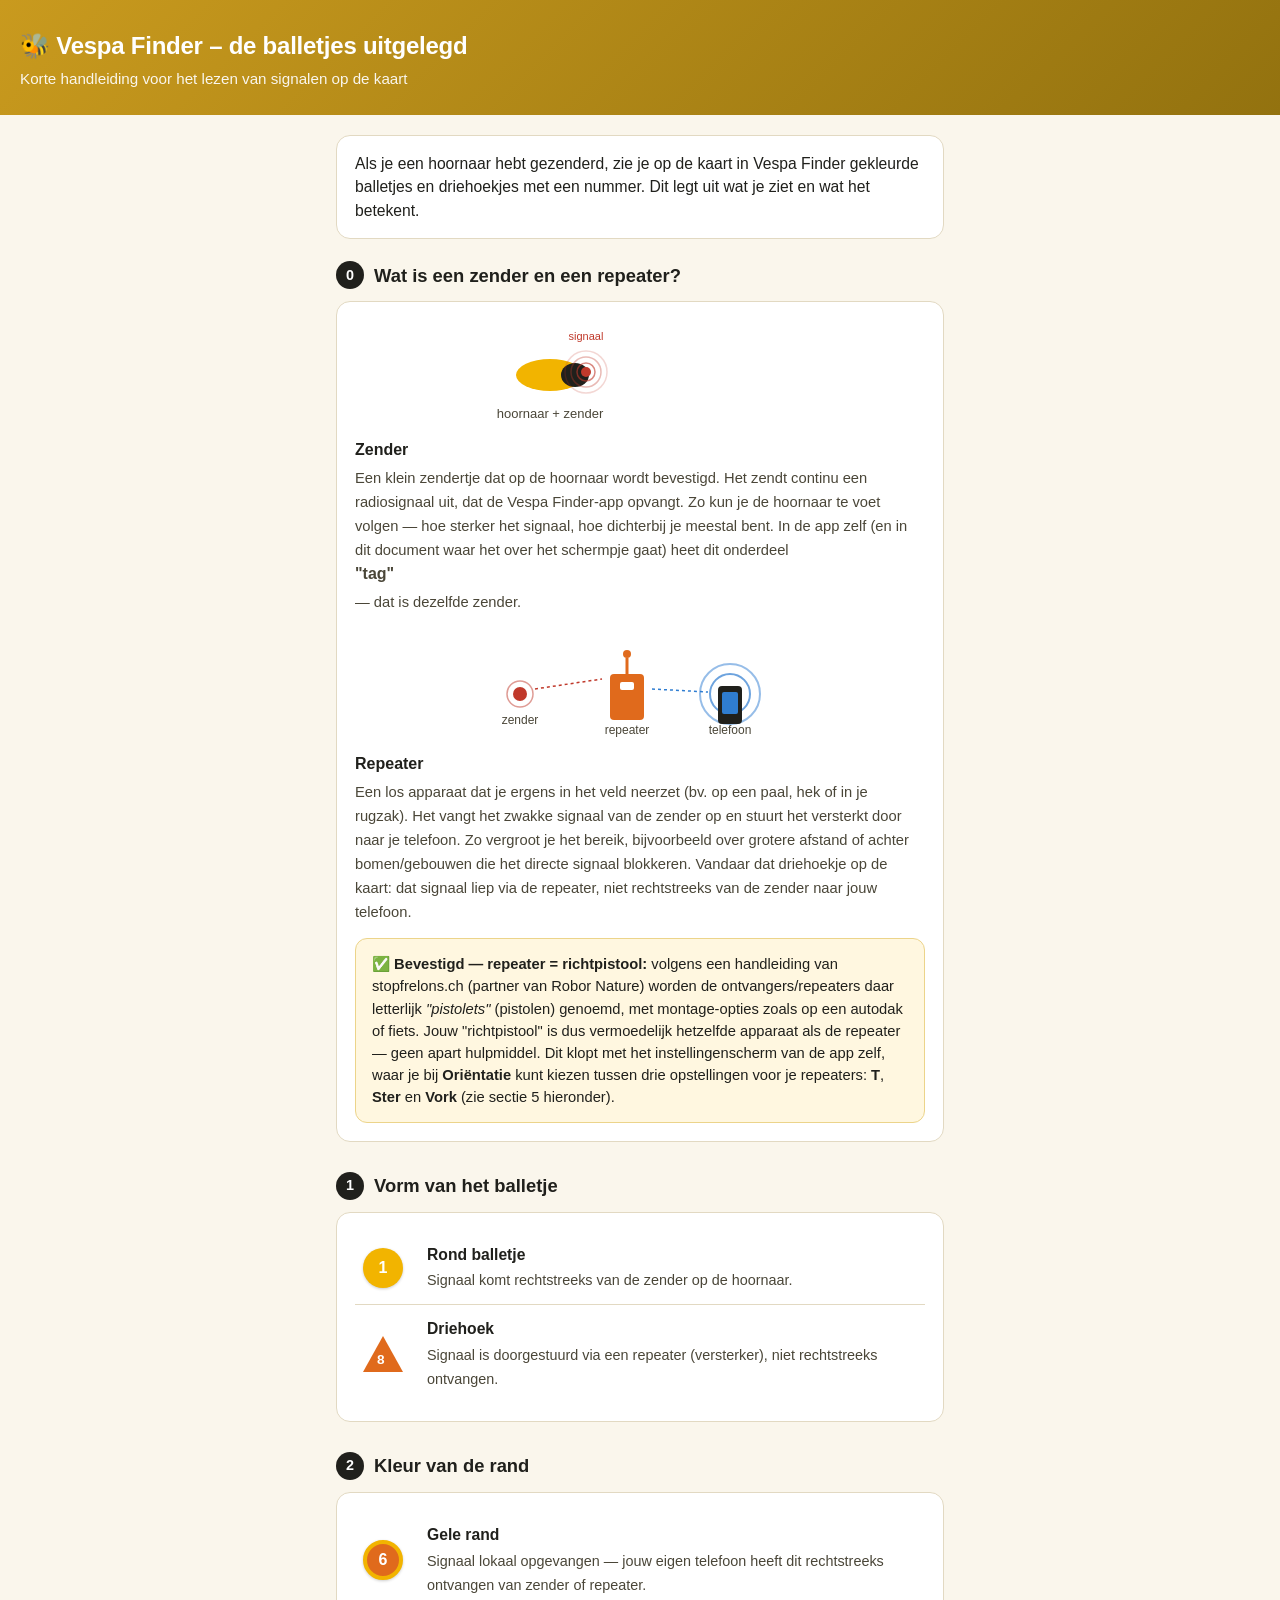
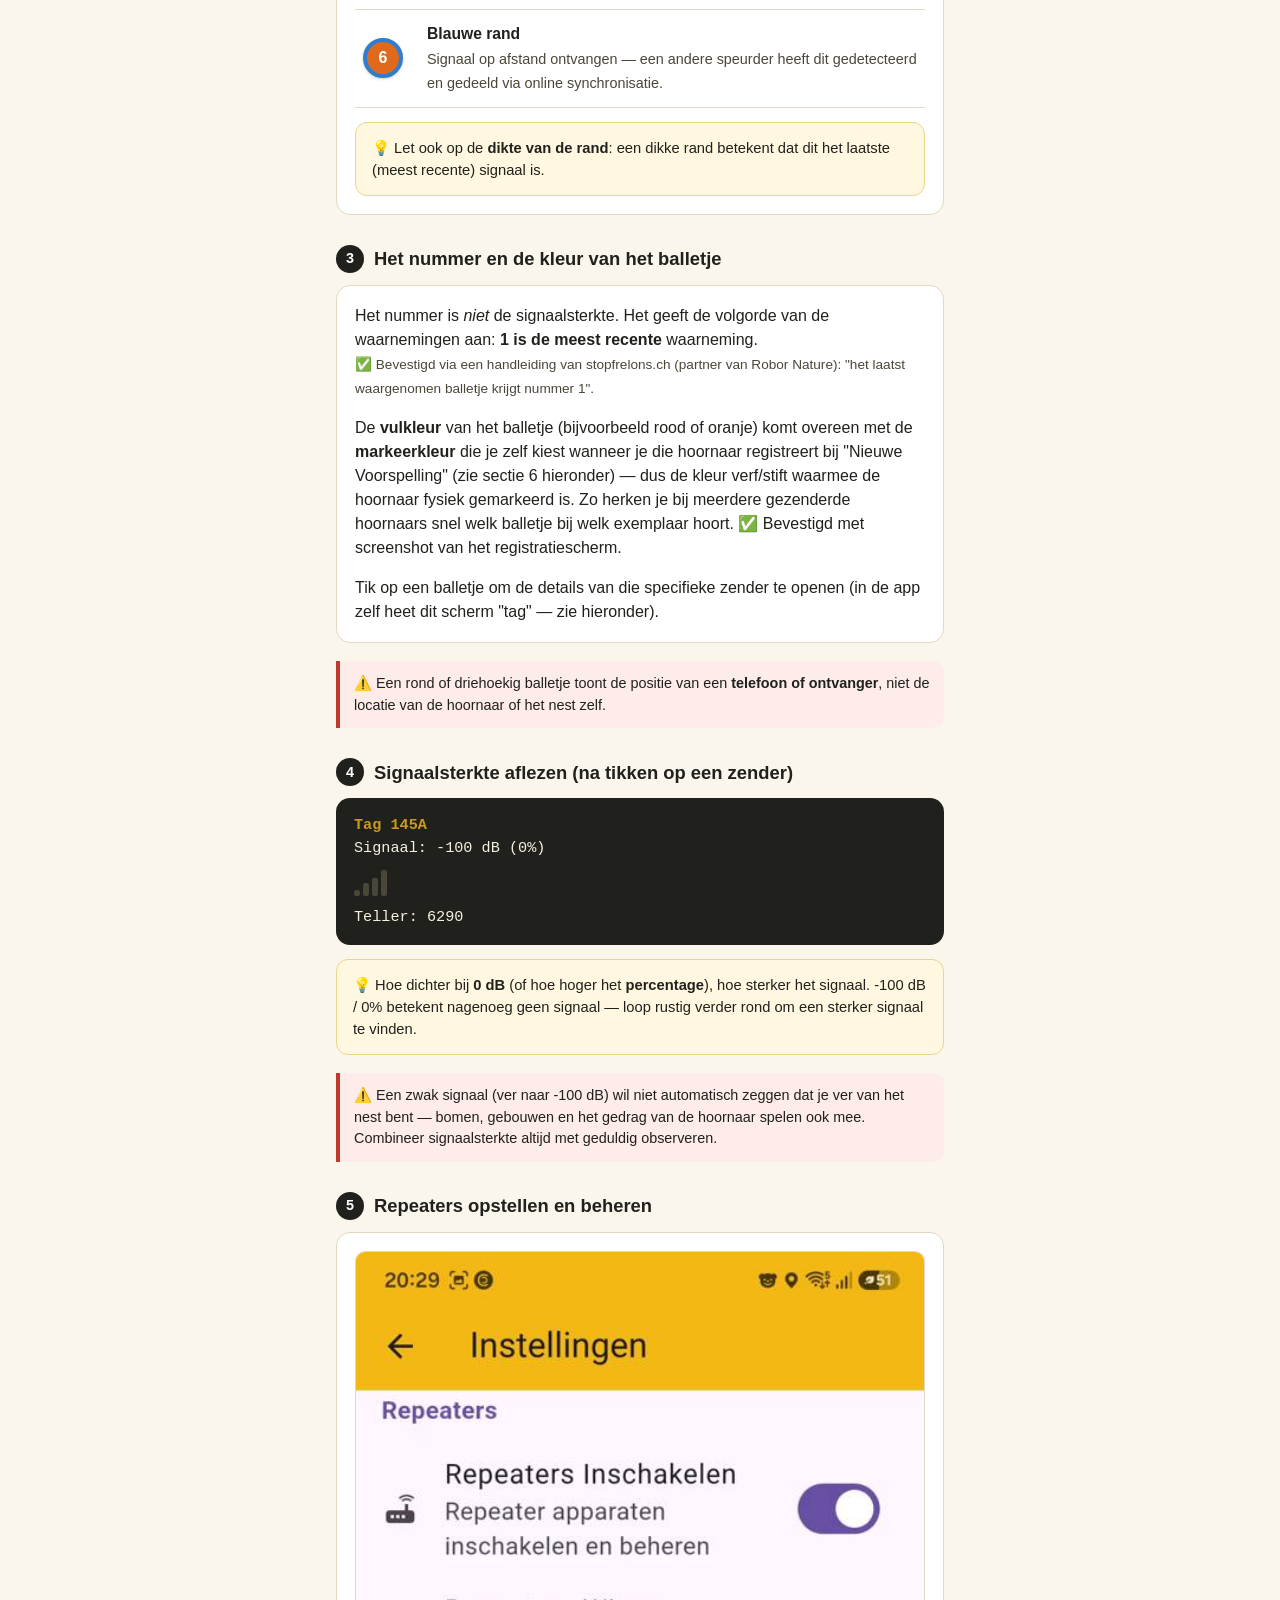
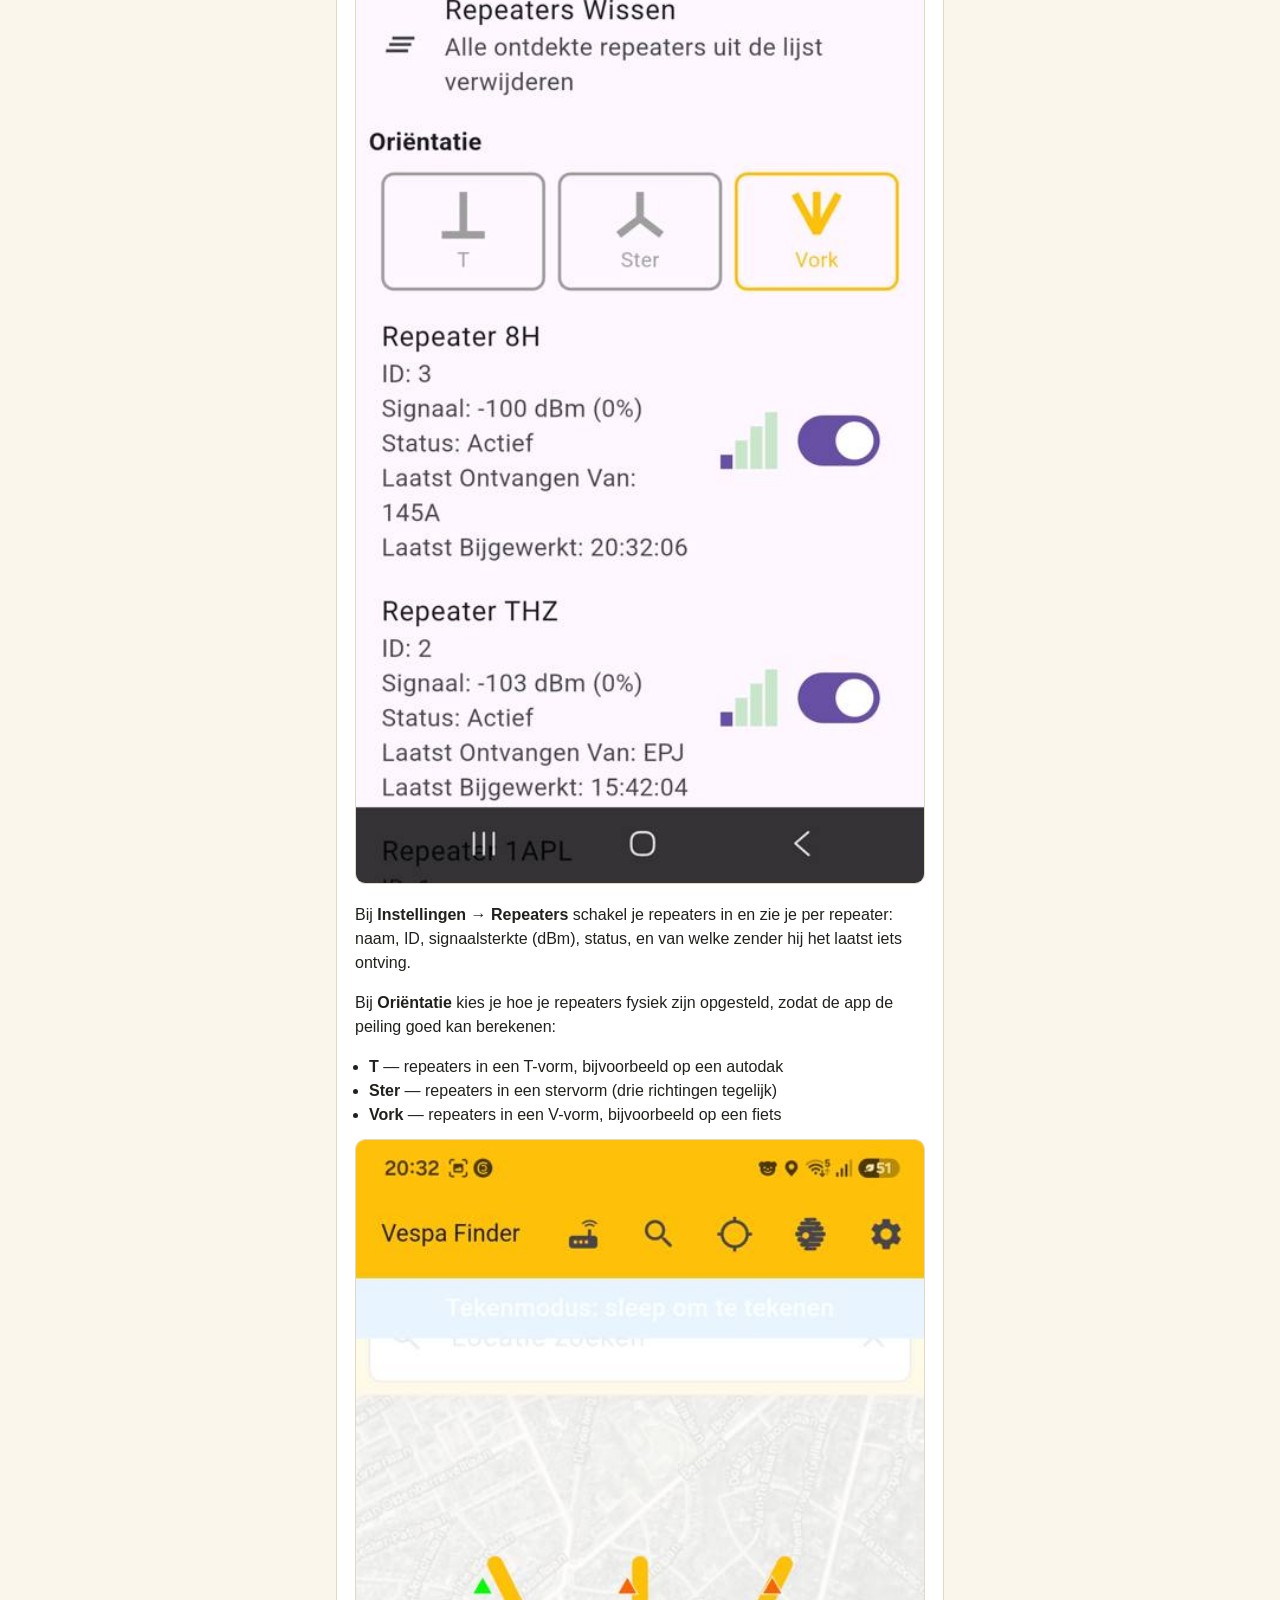
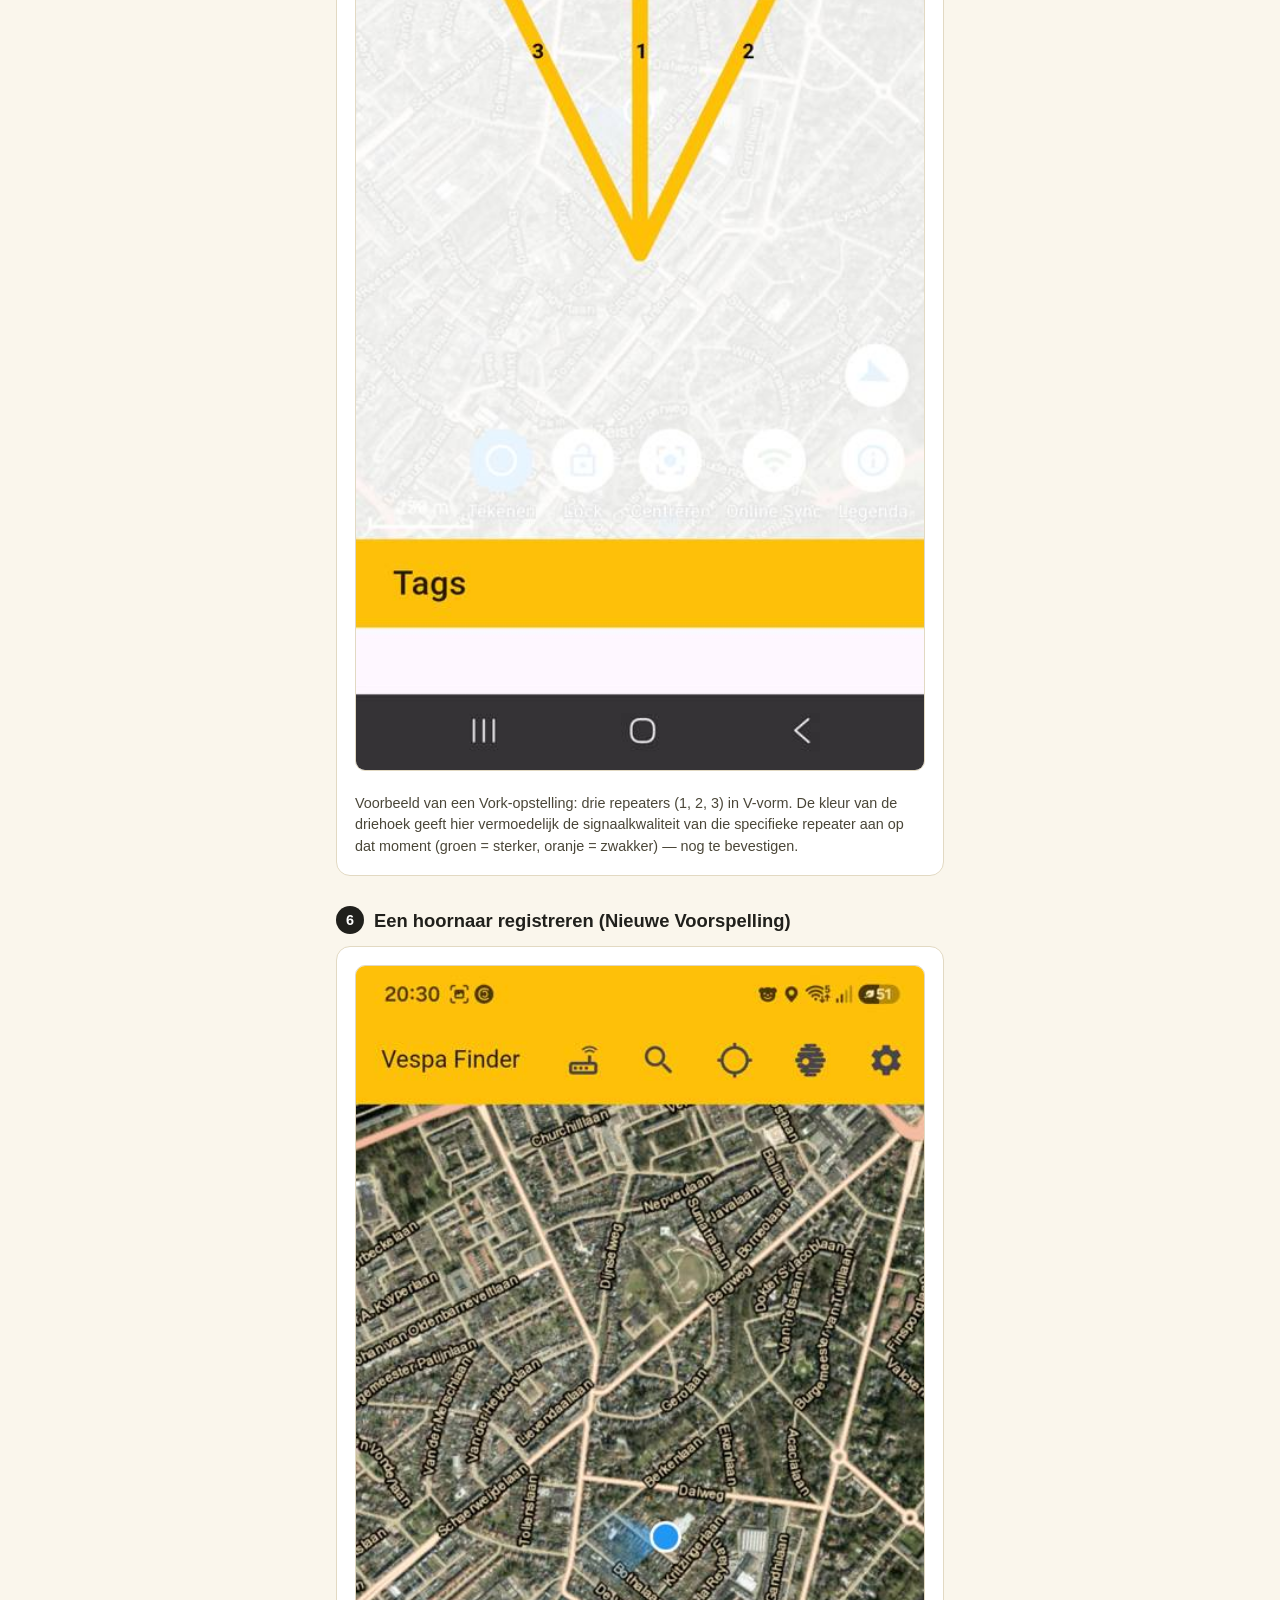
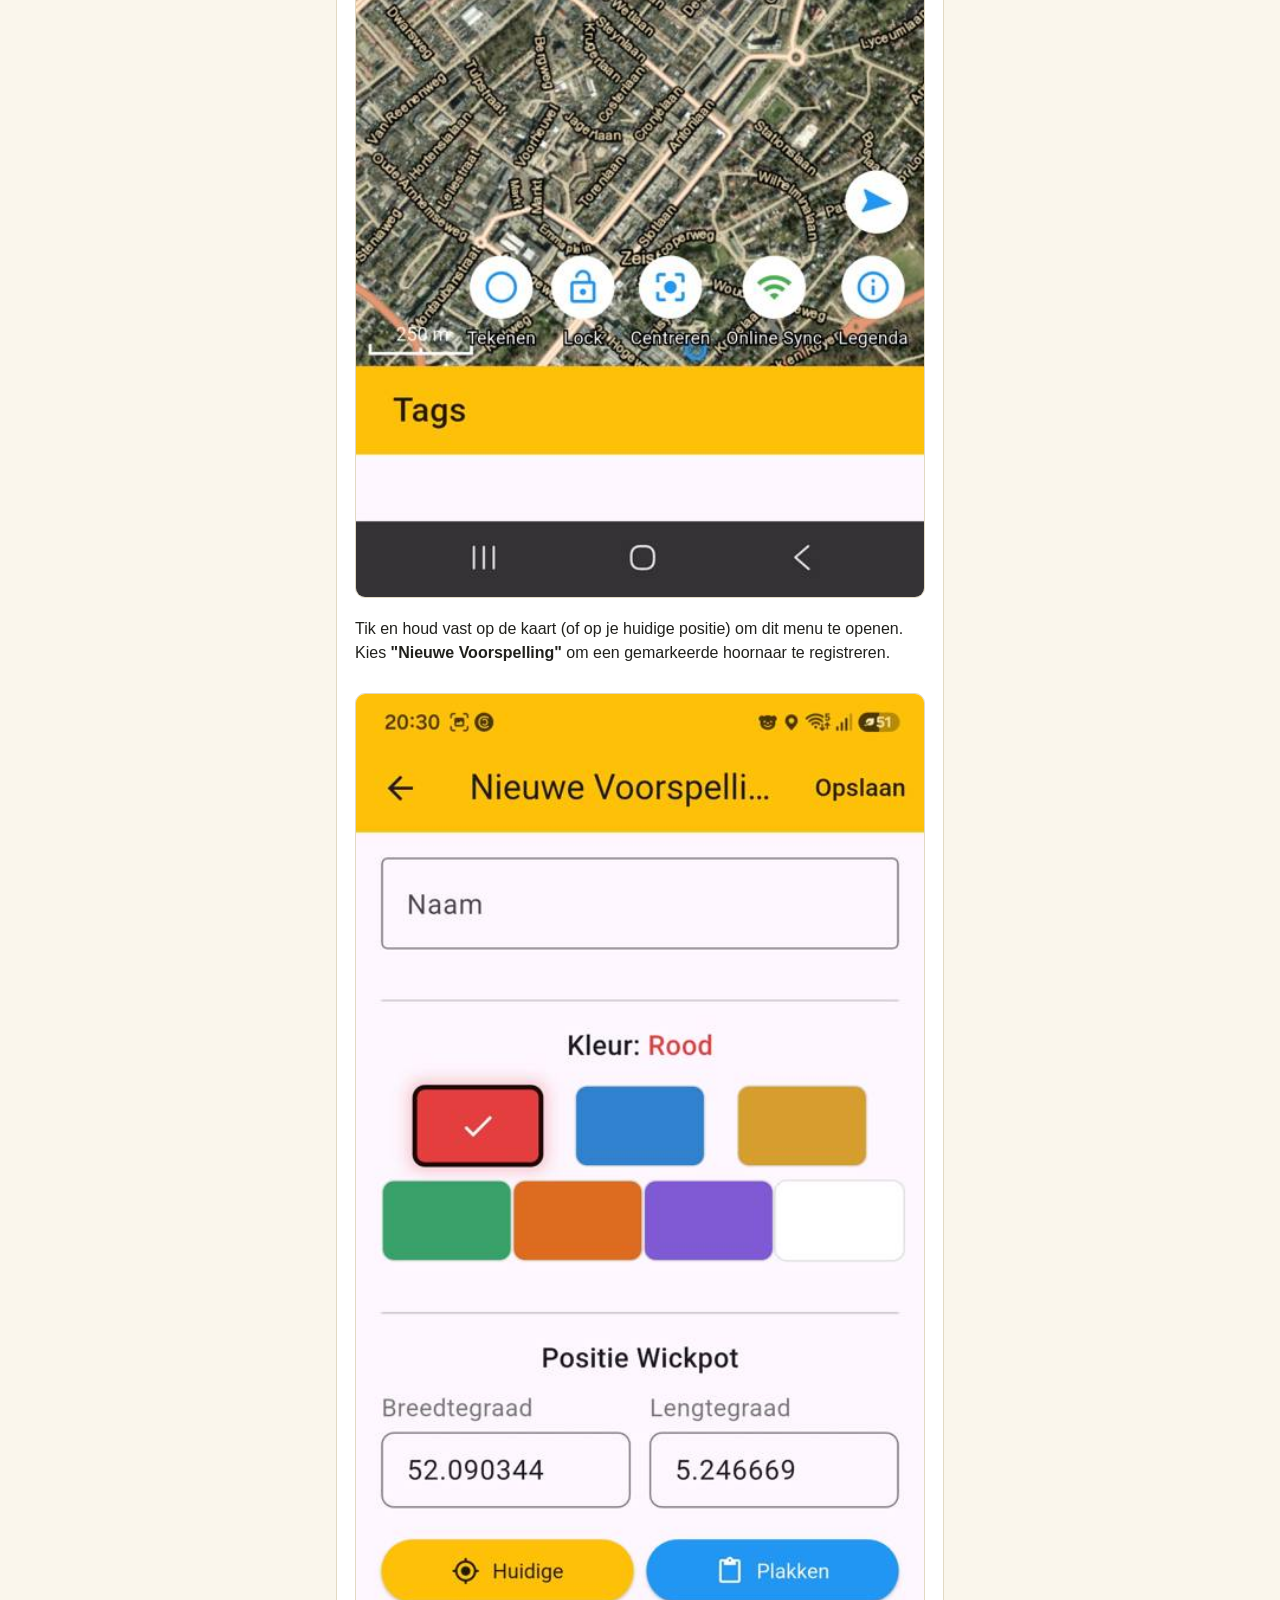
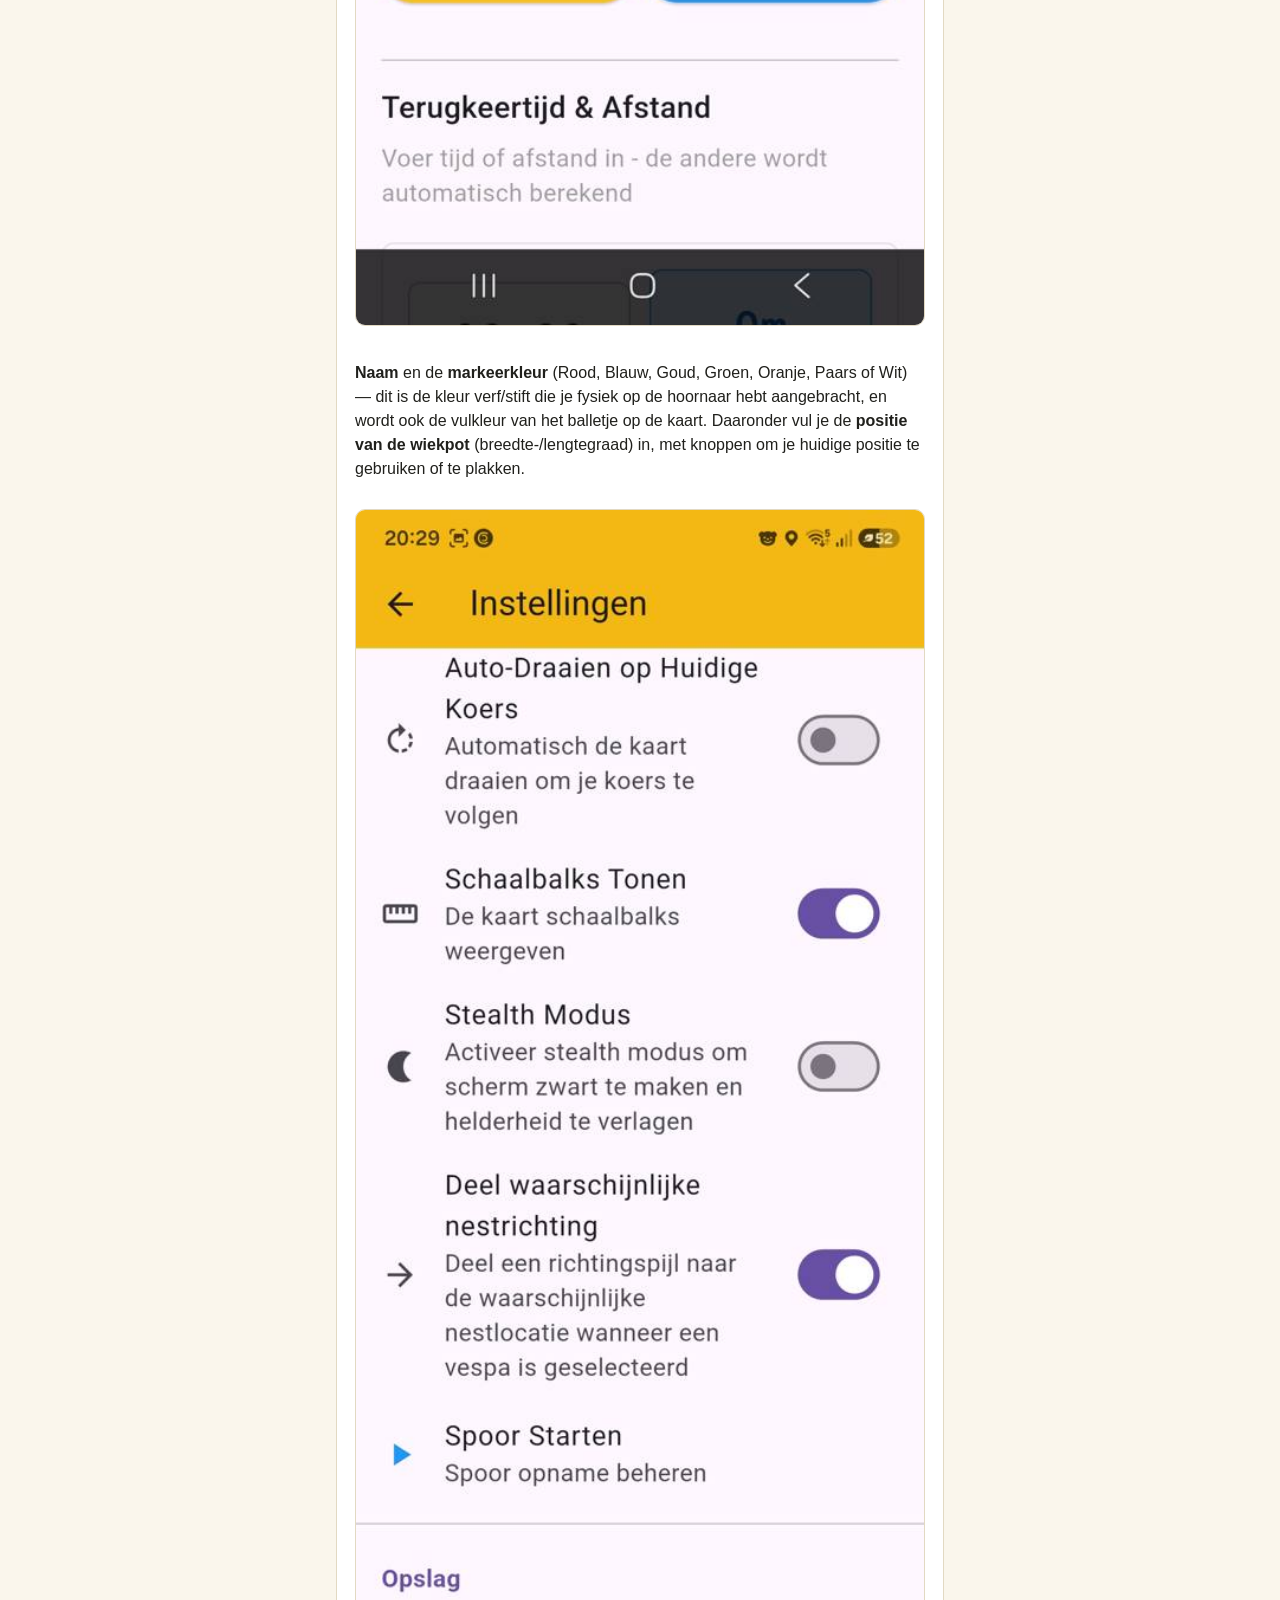
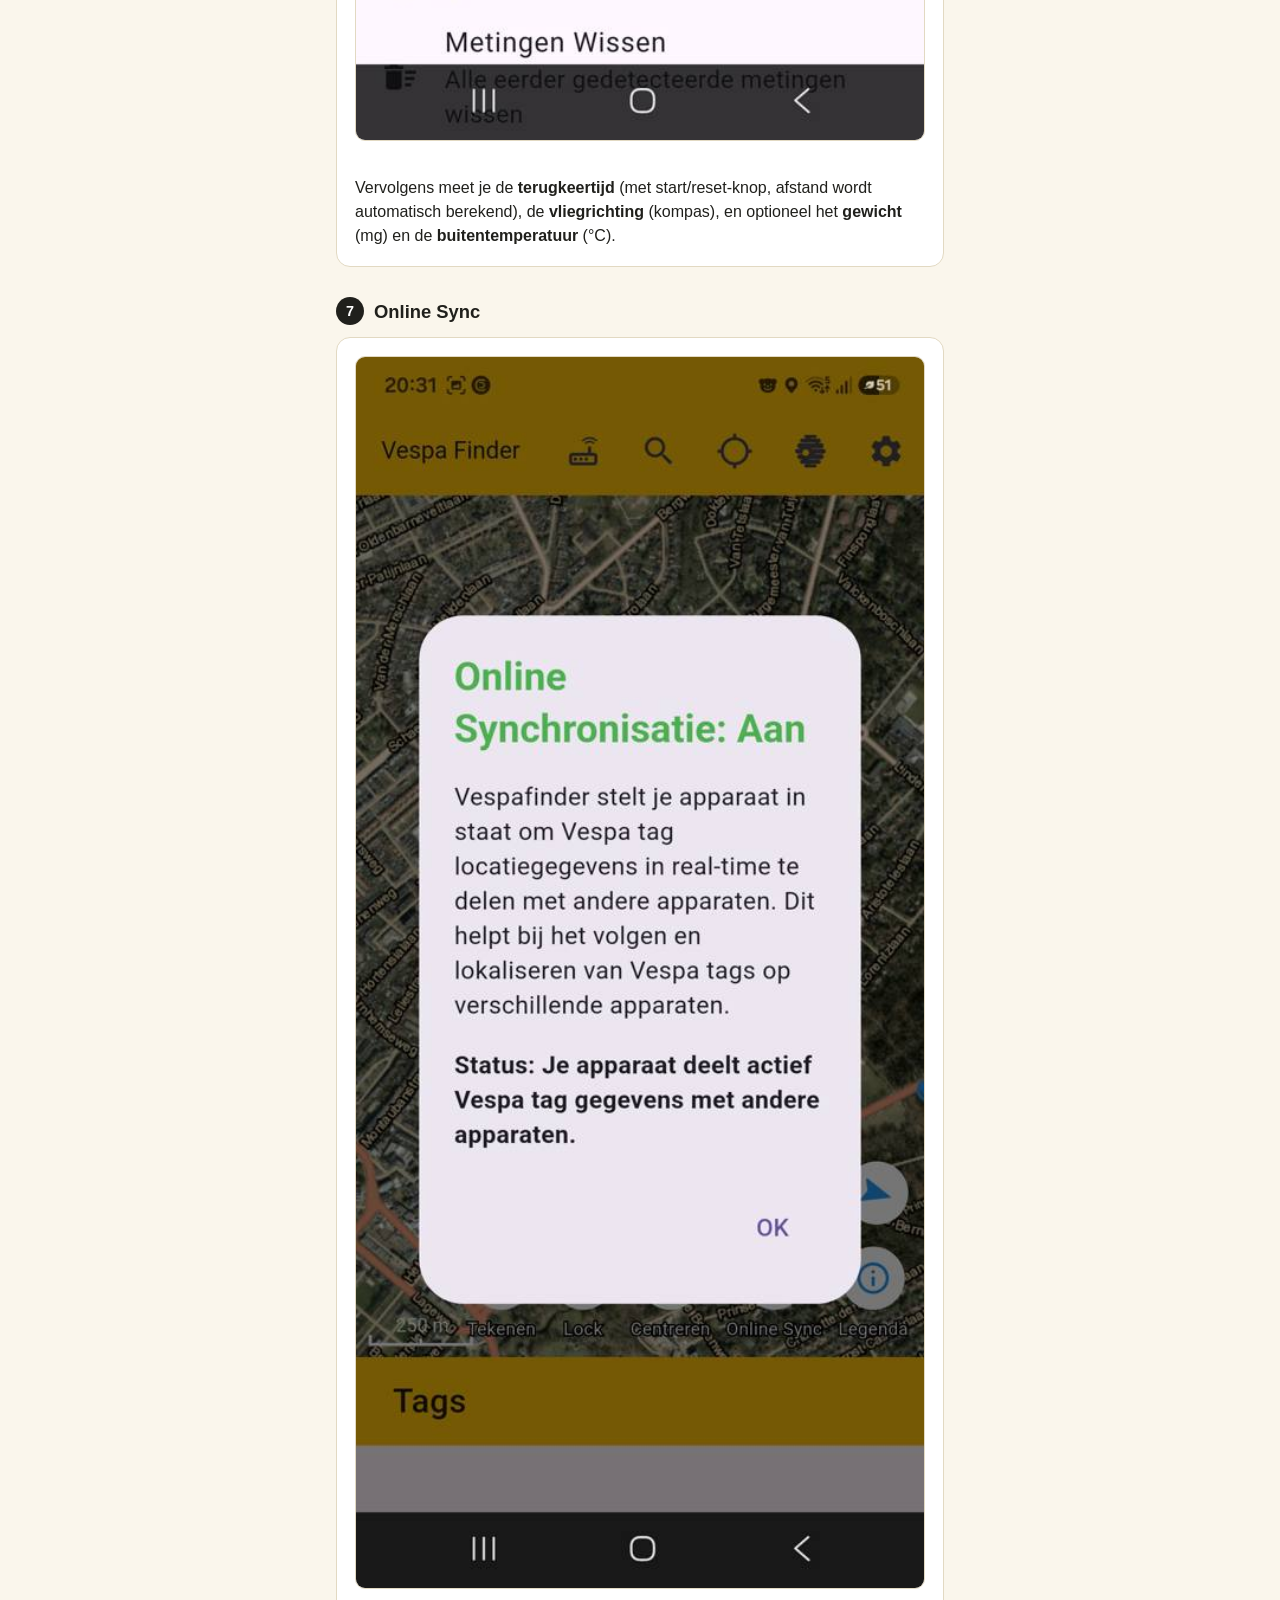
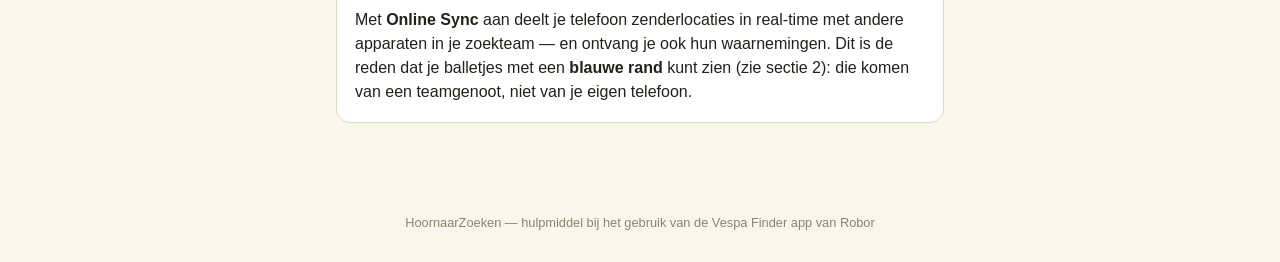
==== commit 0a89e104: "Fix 226: secties toegevoegd met echte screenshots - repeater-opstelling (T/Ster/Vork), hoornaar regi" ====
--- a/handleiding-vespafinder.html
+++ b/handleiding-vespafinder.html
@@ -1,4 +1,4 @@
-<!-- Fix 225 -->
+<!-- Fix 226 -->
 <!DOCTYPE html>
 <html lang="nl">
 <head>
@@ -225,7 +225,7 @@
         <span>Een los apparaat dat je ergens in het veld neerzet (bv. op een paal, hek of in je rugzak). Het vangt het zwakke signaal van de zender op en stuurt het versterkt door naar je telefoon. Zo vergroot je het bereik, bijvoorbeeld over grotere afstand of achter bomen/gebouwen die het directe signaal blokkeren. Vandaar dat driehoekje op de kaart: dat signaal liep via de repeater, niet rechtstreeks van de zender naar jouw telefoon.</span>
       </div>
       <div class="tip">
-        ✅ <strong>Bevestigd — repeater = richtpistool:</strong> volgens een handleiding van stopfrelons.ch (partner van Robor Nature) worden de ontvangers/repeaters daar letterlijk <em>"pistolets"</em> (pistolen) genoemd, met montage-opties zoals op een autodak of fiets. Jouw "richtpistool" is dus vermoedelijk hetzelfde apparaat als de repeater — geen apart hulpmiddel.
+        ✅ <strong>Bevestigd — repeater = richtpistool:</strong> volgens een handleiding van stopfrelons.ch (partner van Robor Nature) worden de ontvangers/repeaters daar letterlijk <em>"pistolets"</em> (pistolen) genoemd, met montage-opties zoals op een autodak of fiets. Jouw "richtpistool" is dus vermoedelijk hetzelfde apparaat als de repeater — geen apart hulpmiddel. Dit klopt met het instellingenscherm van de app zelf, waar je bij <strong>Oriëntatie</strong> kunt kiezen tussen drie opstellingen voor je repeaters: <strong>T</strong>, <strong>Ster</strong> en <strong>Vork</strong> (zie sectie 5 hieronder).
       </div>
     </div>
   </section>
@@ -278,7 +278,7 @@
     <div class="kaart">
       <p style="margin-top:0;">Het nummer is <em>niet</em> de signaalsterkte. Het geeft de volgorde van de waarnemingen aan: <strong>1 is de meest recente</strong> waarneming.<br>
       <span style="font-size:.85rem;color:#4a4638;">✅ Bevestigd via een handleiding van stopfrelons.ch (partner van Robor Nature): "het laatst waargenomen balletje krijgt nummer 1".</span></p>
-      <p>De <strong>vulkleur</strong> van het balletje (bijvoorbeeld rood of oranje) komt overeen met de <strong>markeerkleur</strong> die je zelf koos toen je die hoornaar registreerde — dus de kleur verf/stift waarmee de hoornaar fysiek gemarkeerd is. Zo herken je bij meerdere gezenderde hoornaars snel welk balletje bij welk exemplaar hoort.</p>
+      <p>De <strong>vulkleur</strong> van het balletje (bijvoorbeeld rood of oranje) komt overeen met de <strong>markeerkleur</strong> die je zelf kiest wanneer je die hoornaar registreert bij "Nieuwe Voorspelling" (zie sectie 6 hieronder) — dus de kleur verf/stift waarmee de hoornaar fysiek gemarkeerd is. Zo herken je bij meerdere gezenderde hoornaars snel welk balletje bij welk exemplaar hoort. ✅ Bevestigd met screenshot van het registratiescherm.</p>
       <p style="margin-bottom:0;">Tik op een balletje om de details van die specifieke zender te openen (in de app zelf heet dit scherm "tag" — zie hieronder).</p>
     </div>
     <div class="let-op">
@@ -302,6 +302,42 @@
     </div>
   </section>
 
+  <section>
+    <h2><span class="nr">5</span> Repeaters opstellen en beheren</h2>
+    <div class="kaart">
+      <img src="images/handleiding/repeaters-orientatie.jpg" alt="Instellingen: Repeaters en Oriëntatie T/Ster/Vork" style="width:100%;border-radius:10px;border:1px solid var(--lijn);margin-bottom:12px;">
+      <p style="margin-top:0;">Bij <strong>Instellingen → Repeaters</strong> schakel je repeaters in en zie je per repeater: naam, ID, signaalsterkte (dBm), status, en van welke zender hij het laatst iets ontving.</p>
+      <p>Bij <strong>Oriëntatie</strong> kies je hoe je repeaters fysiek zijn opgesteld, zodat de app de peiling goed kan berekenen:</p>
+      <ul style="margin:0 0 0 -6px;padding-left:20px;">
+        <li><strong>T</strong> — repeaters in een T-vorm, bijvoorbeeld op een autodak</li>
+        <li><strong>Ster</strong> — repeaters in een stervorm (drie richtingen tegelijk)</li>
+        <li><strong>Vork</strong> — repeaters in een V-vorm, bijvoorbeeld op een fiets</li>
+      </ul>
+      <img src="images/handleiding/vork-layout-kaart.jpg" alt="Voorbeeld van een Vork-opstelling met drie repeaters op de kaart" style="width:100%;border-radius:10px;border:1px solid var(--lijn);margin-top:12px;">
+      <p style="margin-bottom:0;font-size:.9rem;color:#4a4638;">Voorbeeld van een Vork-opstelling: drie repeaters (1, 2, 3) in V-vorm. De kleur van de driehoek geeft hier vermoedelijk de signaalkwaliteit van die specifieke repeater aan op dat moment (groen = sterker, oranje = zwakker) — nog te bevestigen.</p>
+    </div>
+  </section>
+
+  <section>
+    <h2><span class="nr">6</span> Een hoornaar registreren (Nieuwe Voorspelling)</h2>
+    <div class="kaart">
+      <img src="images/handleiding/context-menu.jpg" alt="Menu op de kaart: Nieuwe Voorspelling, Nieuw Nest, Locatie Kopiëren" style="width:100%;border-radius:10px;border:1px solid var(--lijn);margin-bottom:12px;">
+      <p style="margin-top:0;">Tik en houd vast op de kaart (of op je huidige positie) om dit menu te openen. Kies <strong>"Nieuwe Voorspelling"</strong> om een gemarkeerde hoornaar te registreren.</p>
+      <img src="images/handleiding/nieuwe-voorspelling-kleur.jpg" alt="Formulier Nieuwe Voorspelling: naam, markeerkleur, positie wiekpot" style="width:100%;border-radius:10px;border:1px solid var(--lijn);margin:12px 0;">
+      <p><strong>Naam</strong> en de <strong>markeerkleur</strong> (Rood, Blauw, Goud, Groen, Oranje, Paars of Wit) — dit is de kleur verf/stift die je fysiek op de hoornaar hebt aangebracht, en wordt ook de vulkleur van het balletje op de kaart. Daaronder vul je de <strong>positie van de wiekpot</strong> (breedte-/lengtegraad) in, met knoppen om je huidige positie te gebruiken of te plakken.</p>
+      <img src="images/handleiding/vliegrichting-gewicht.jpg" alt="Terugkeertijd, vliegrichting, gewicht en temperatuur invullen" style="width:100%;border-radius:10px;border:1px solid var(--lijn);margin:12px 0;">
+      <p style="margin-bottom:0;">Vervolgens meet je de <strong>terugkeertijd</strong> (met start/reset-knop, afstand wordt automatisch berekend), de <strong>vliegrichting</strong> (kompas), en optioneel het <strong>gewicht</strong> (mg) en de <strong>buitentemperatuur</strong> (°C).</p>
+    </div>
+  </section>
+
+  <section>
+    <h2><span class="nr">7</span> Online Sync</h2>
+    <div class="kaart">
+      <img src="images/handleiding/online-sync-uitleg.jpg" alt="Uitleg Online Synchronisatie in de app" style="width:100%;border-radius:10px;border:1px solid var(--lijn);margin-bottom:12px;">
+      <p style="margin:0;">Met <strong>Online Sync</strong> aan deelt je telefoon zenderlocaties in real-time met andere apparaten in je zoekteam — en ontvang je ook hun waarnemingen. Dit is de reden dat je balletjes met een <strong>blauwe rand</strong> kunt zien (zie sectie 2): die komen van een teamgenoot, niet van je eigen telefoon.</p>
+    </div>
+  </section>
+
 </main>
 
 <footer>
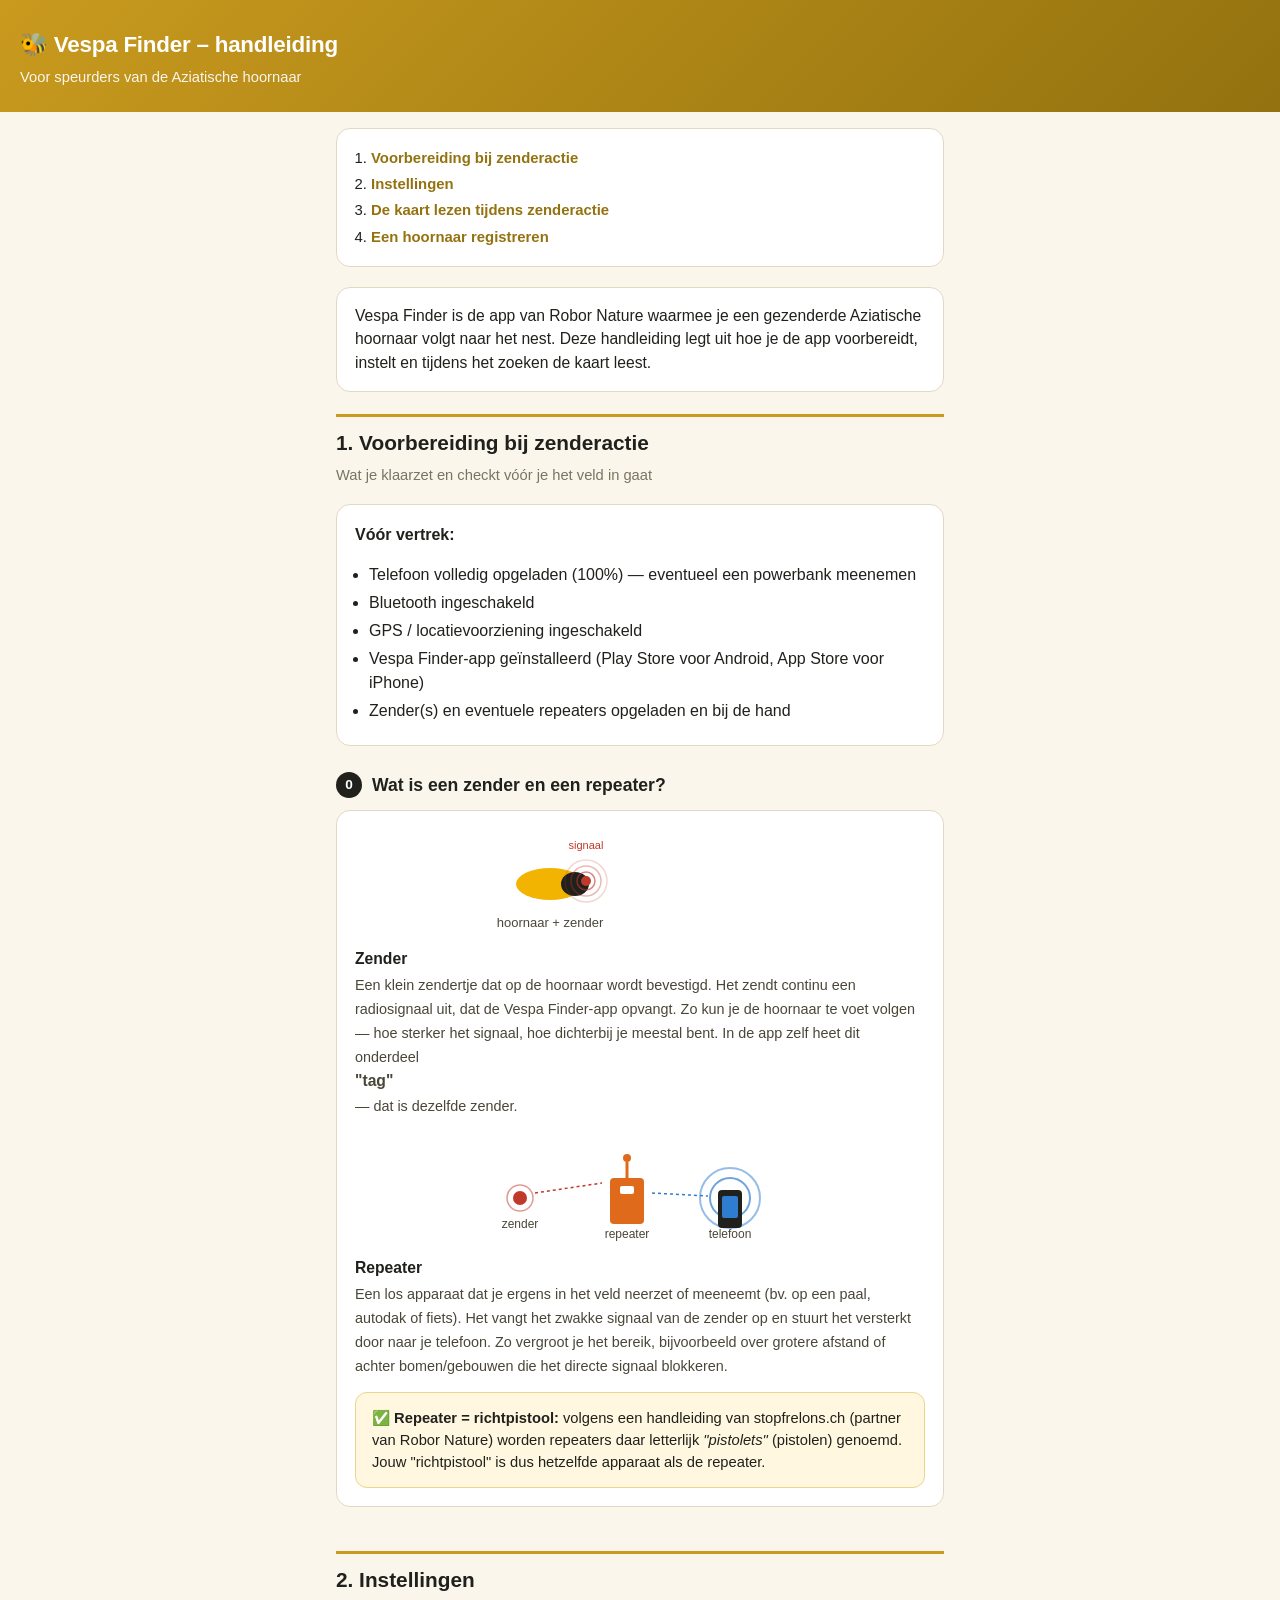
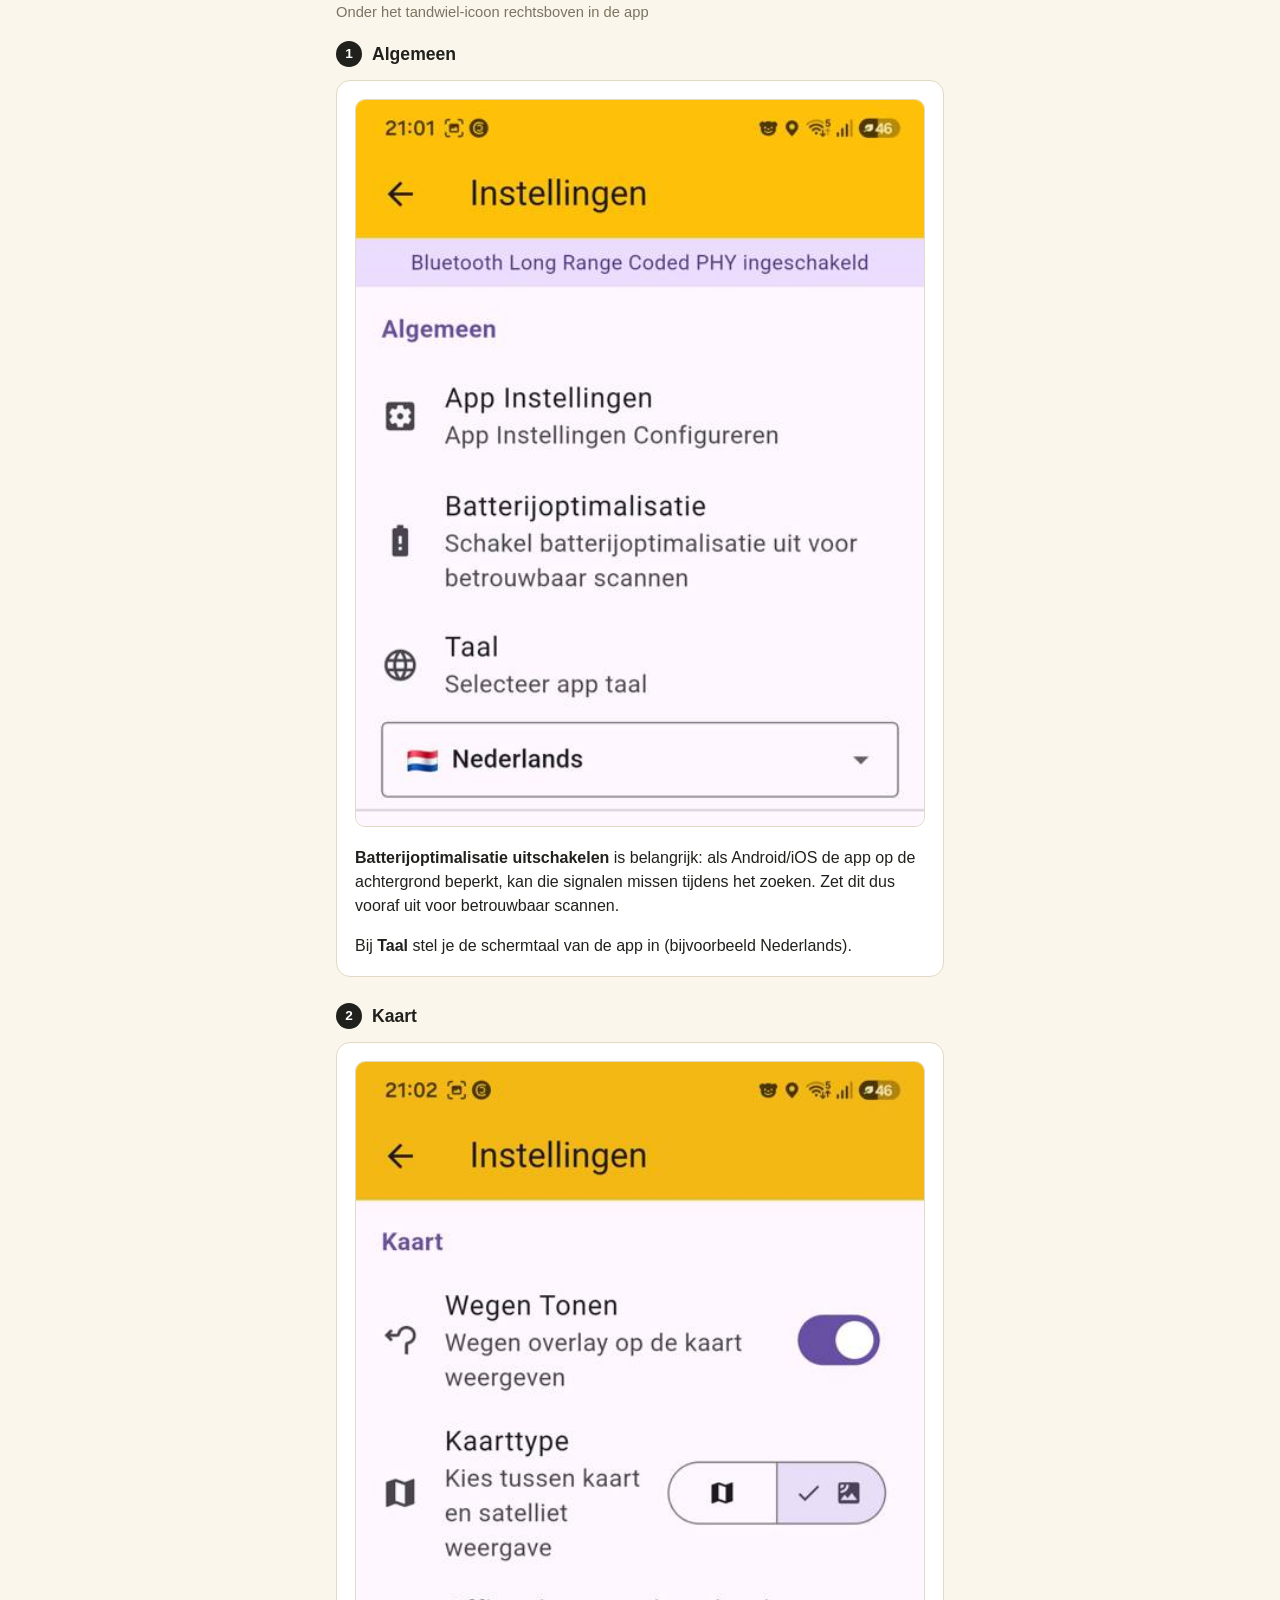
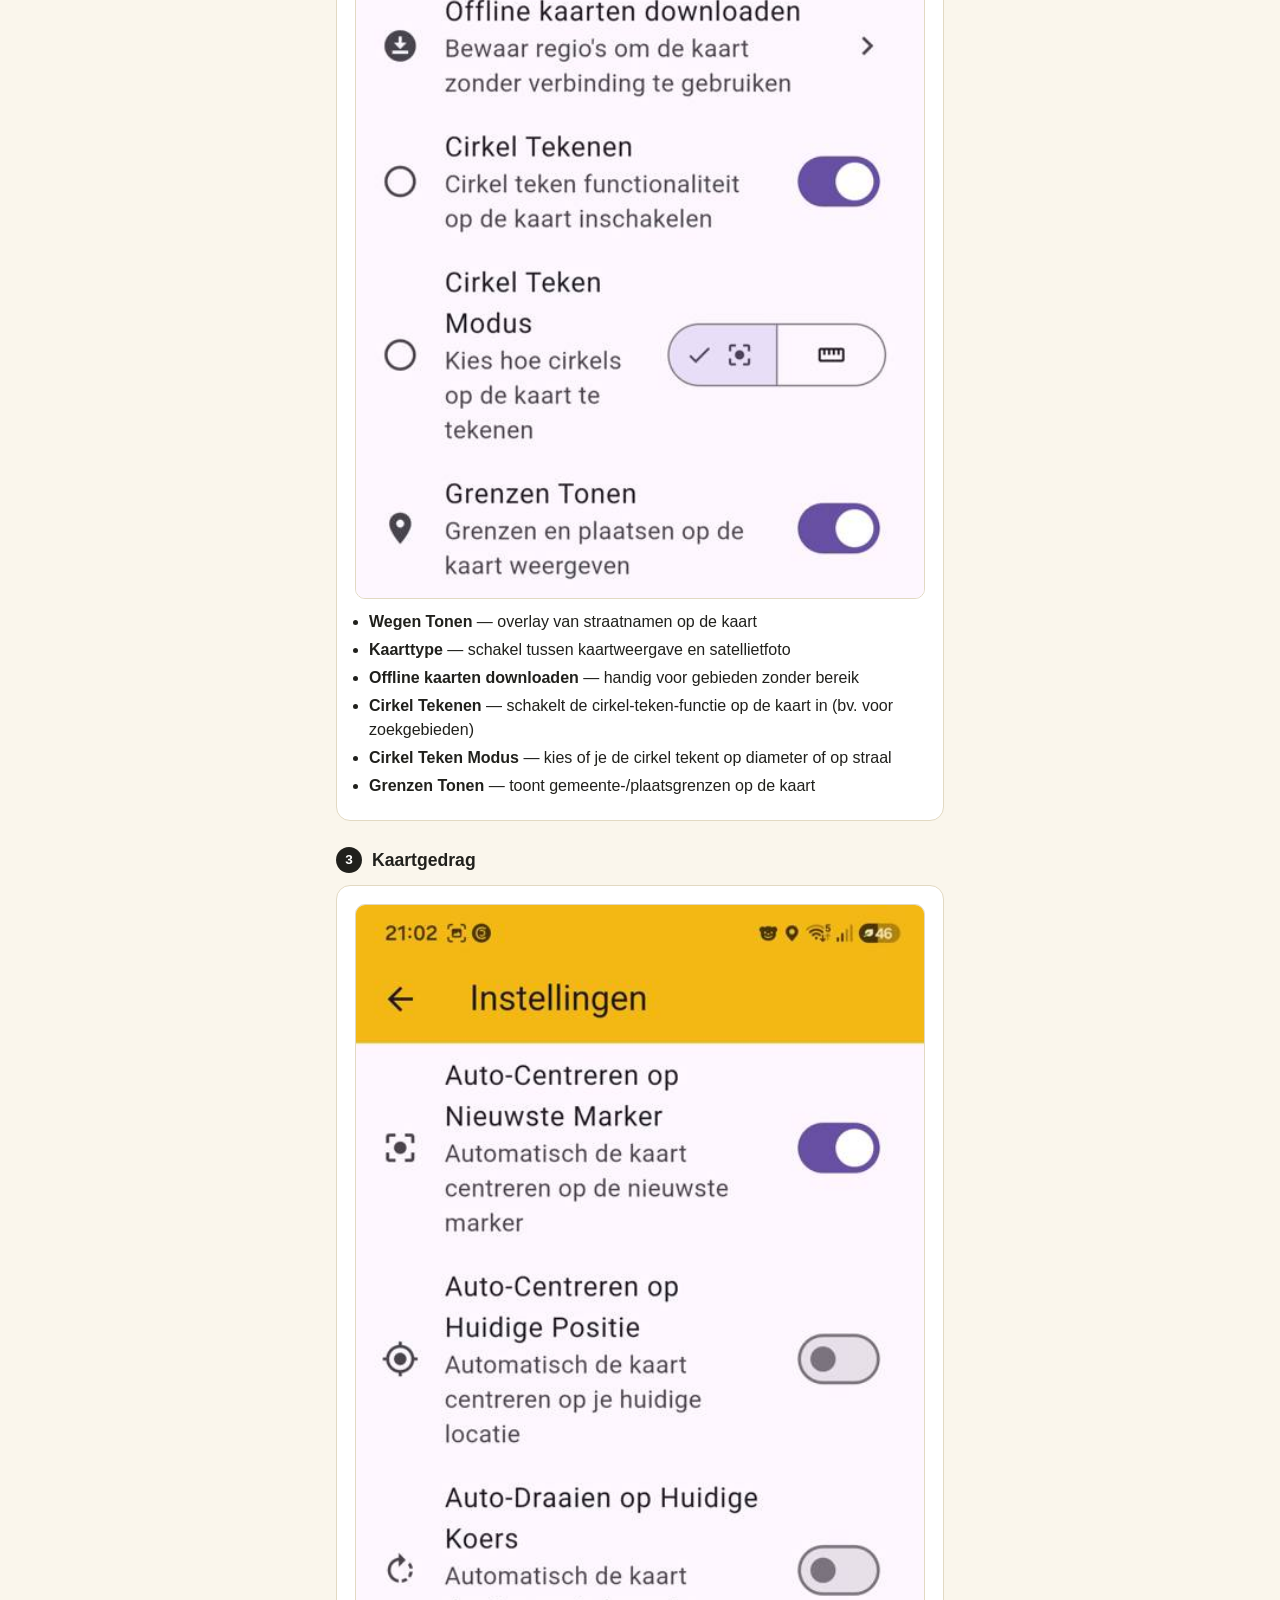
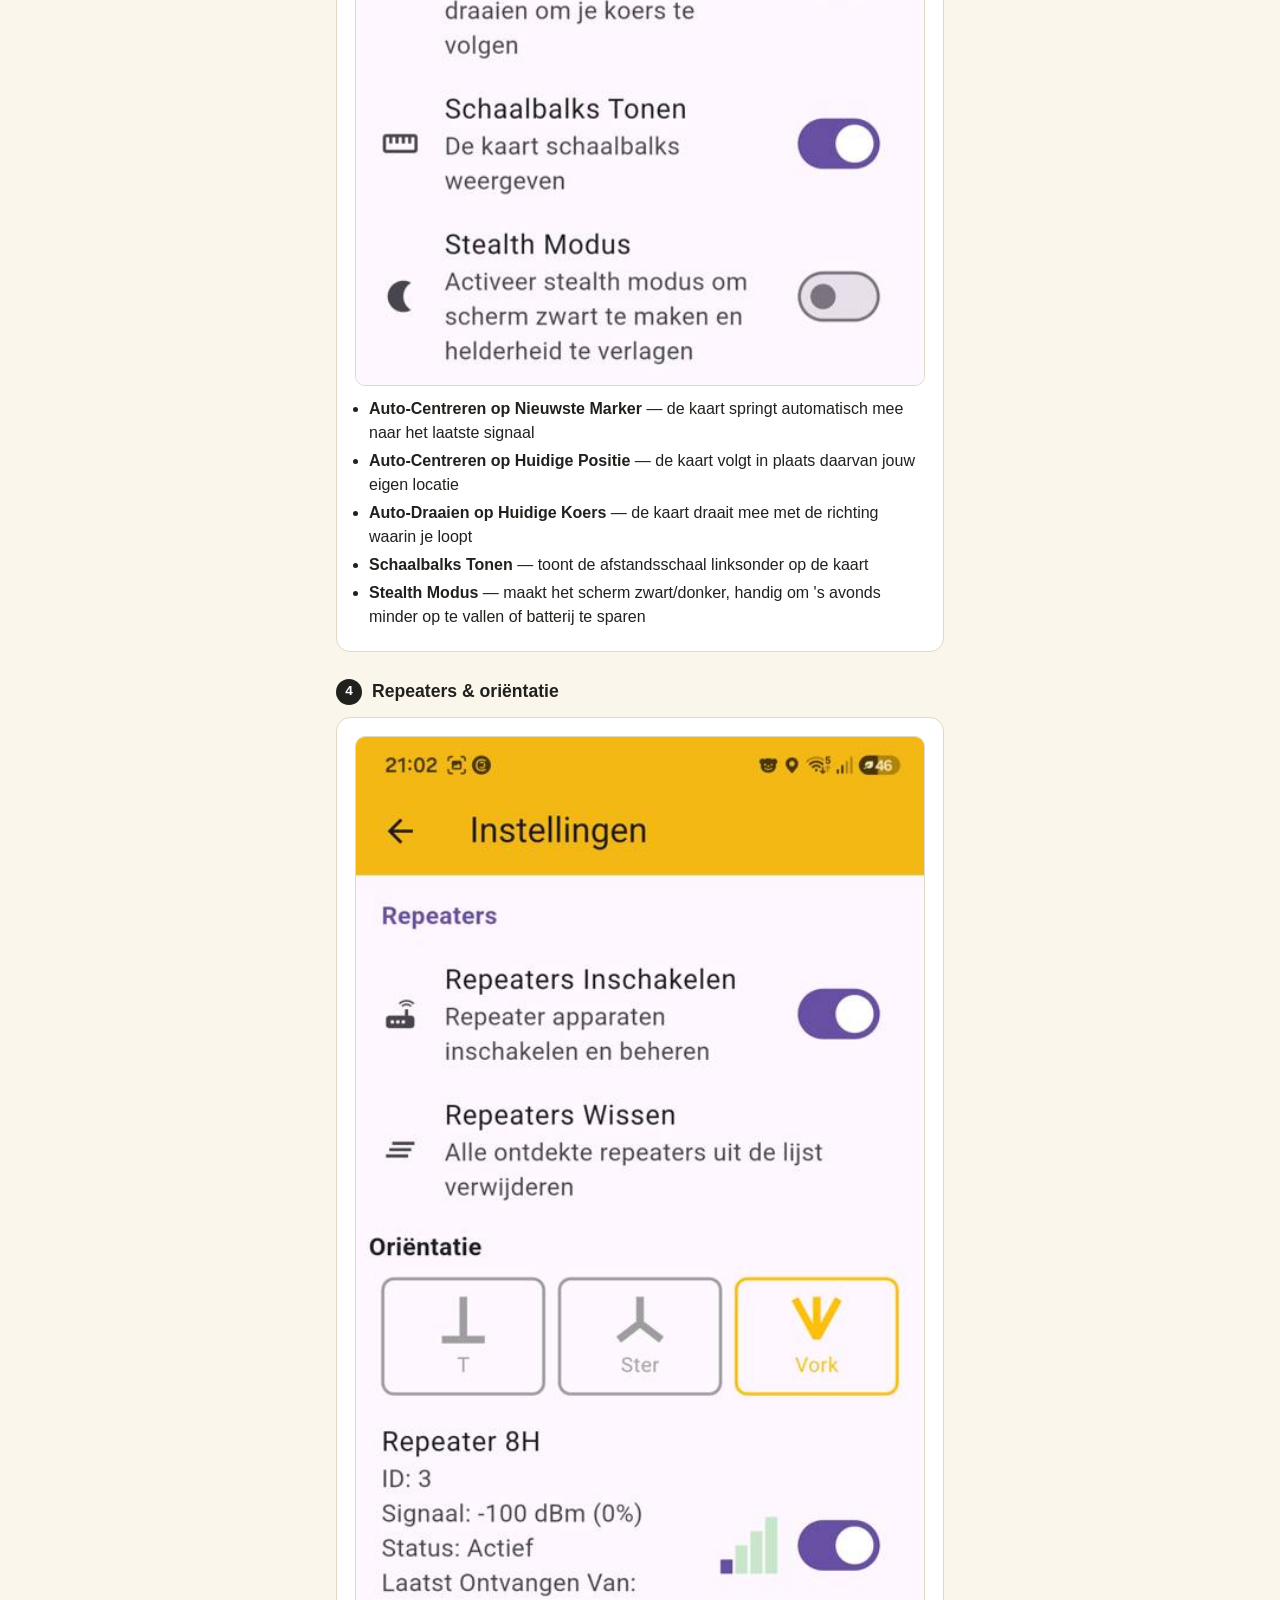
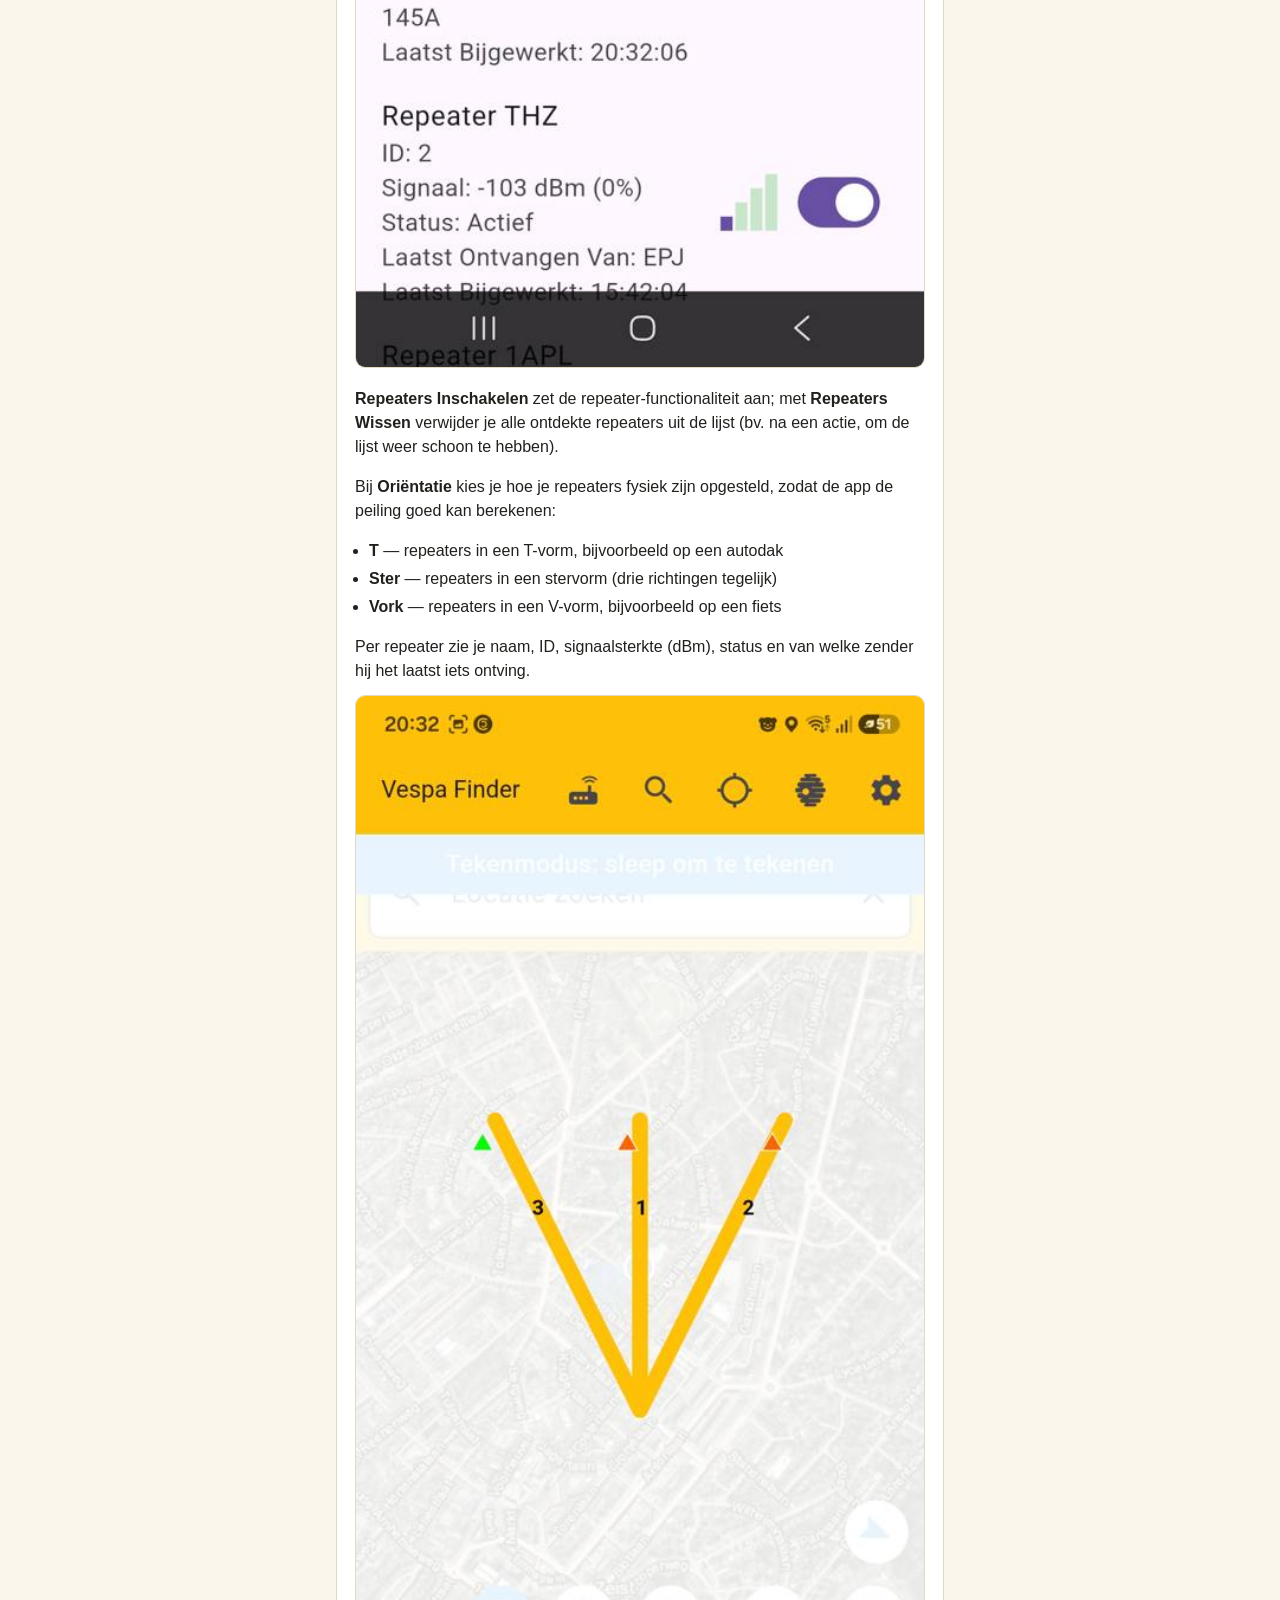
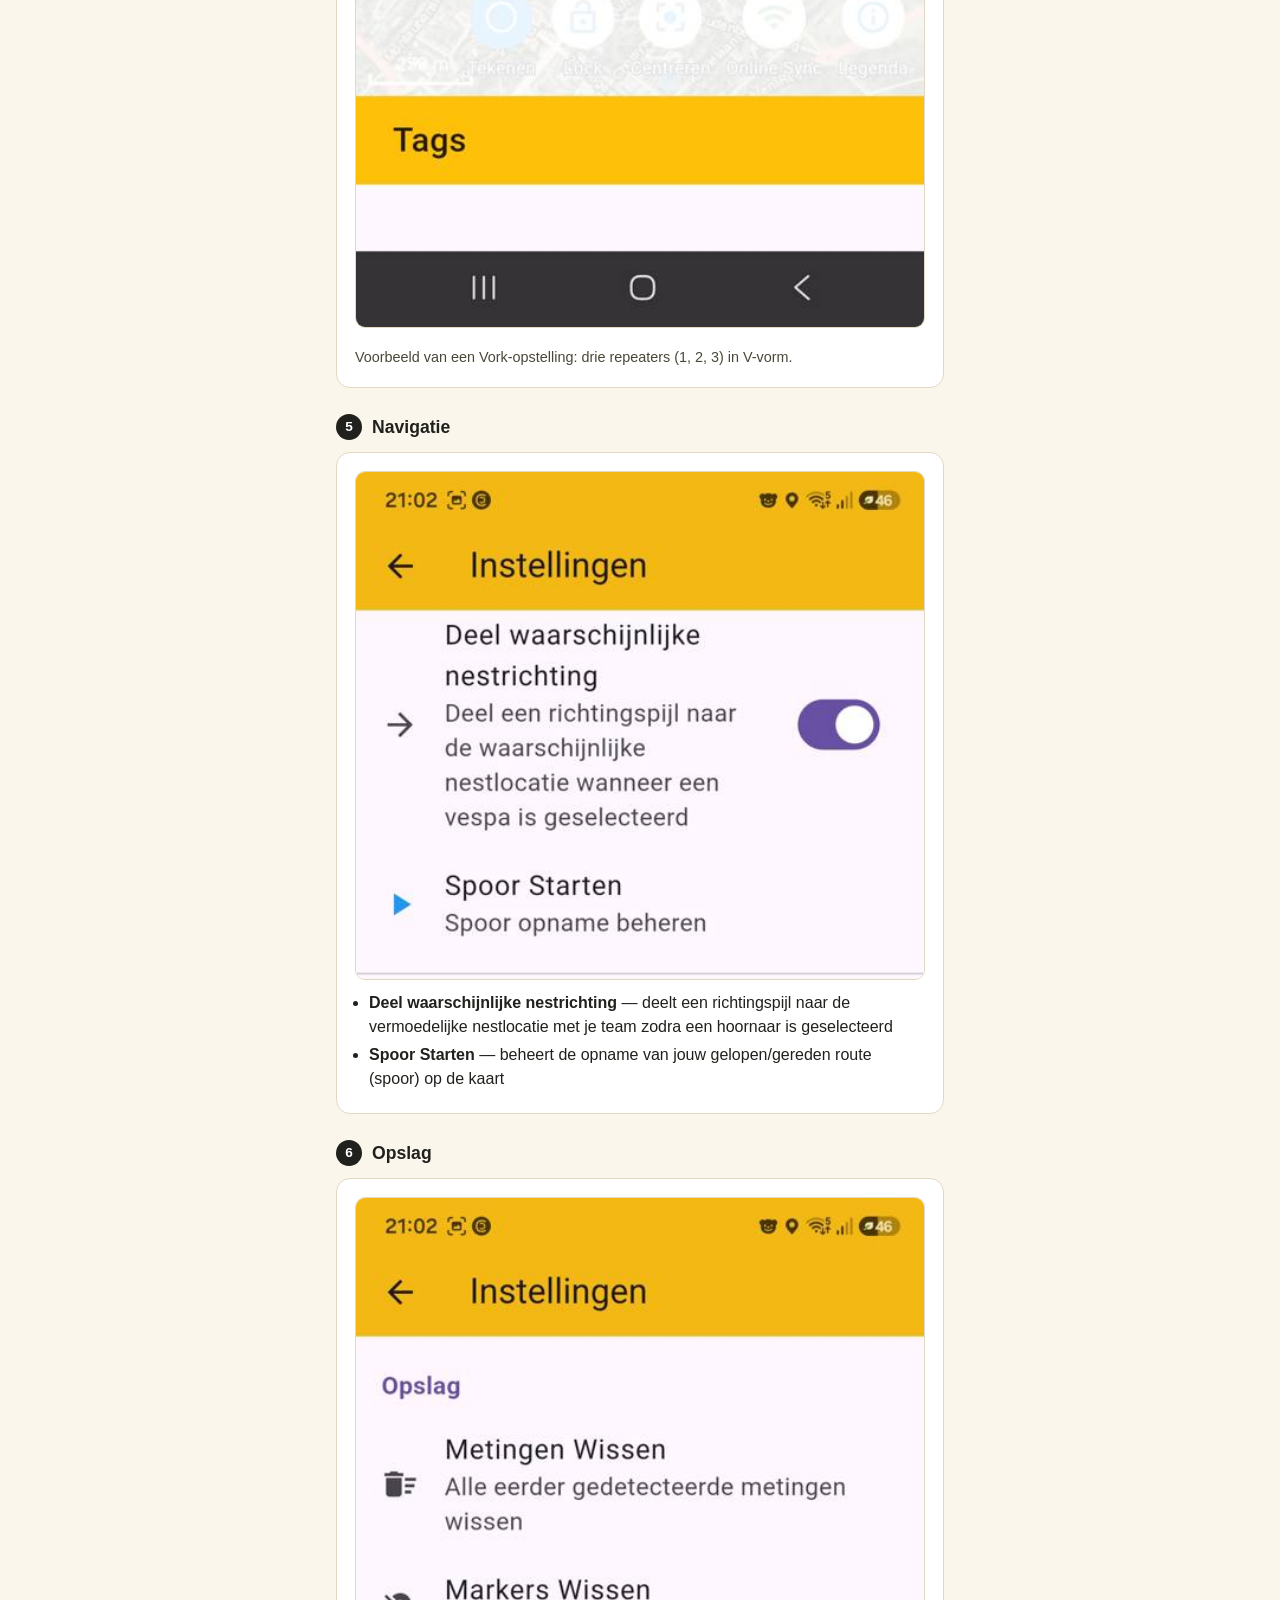
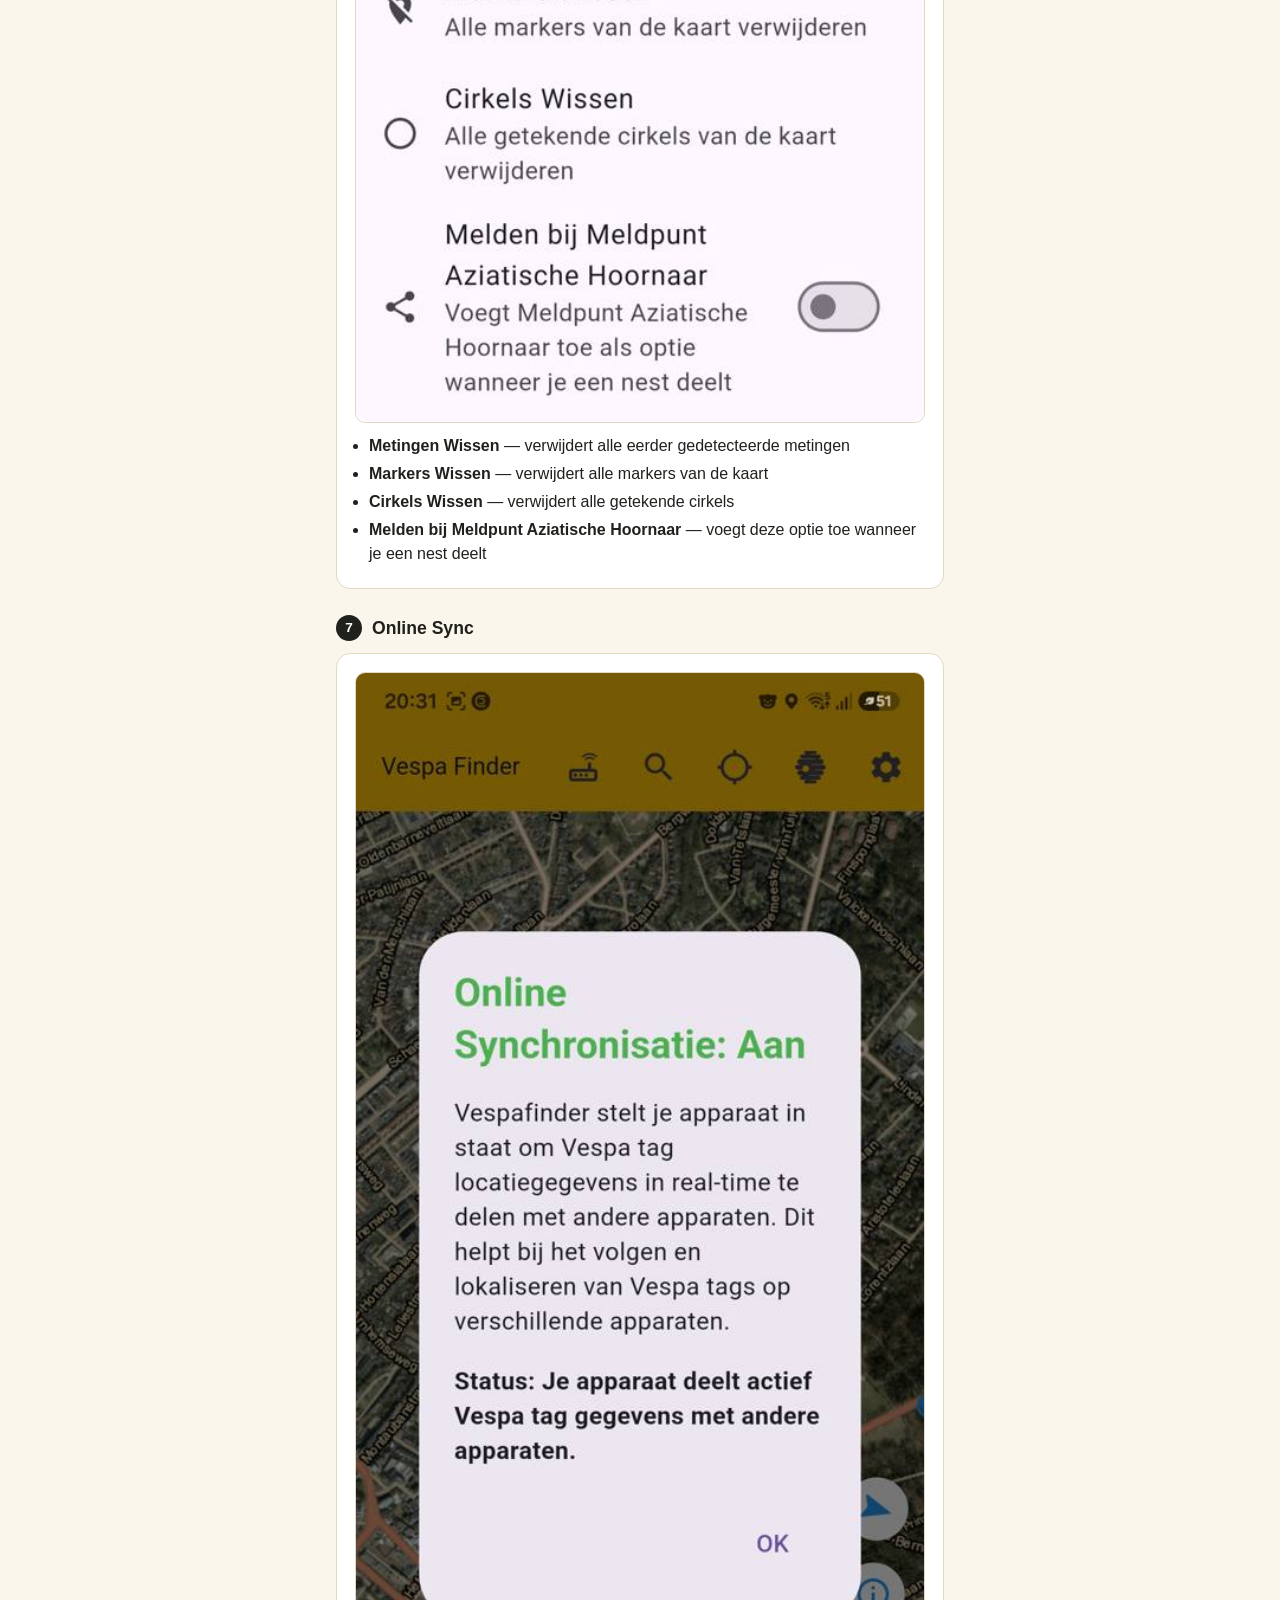
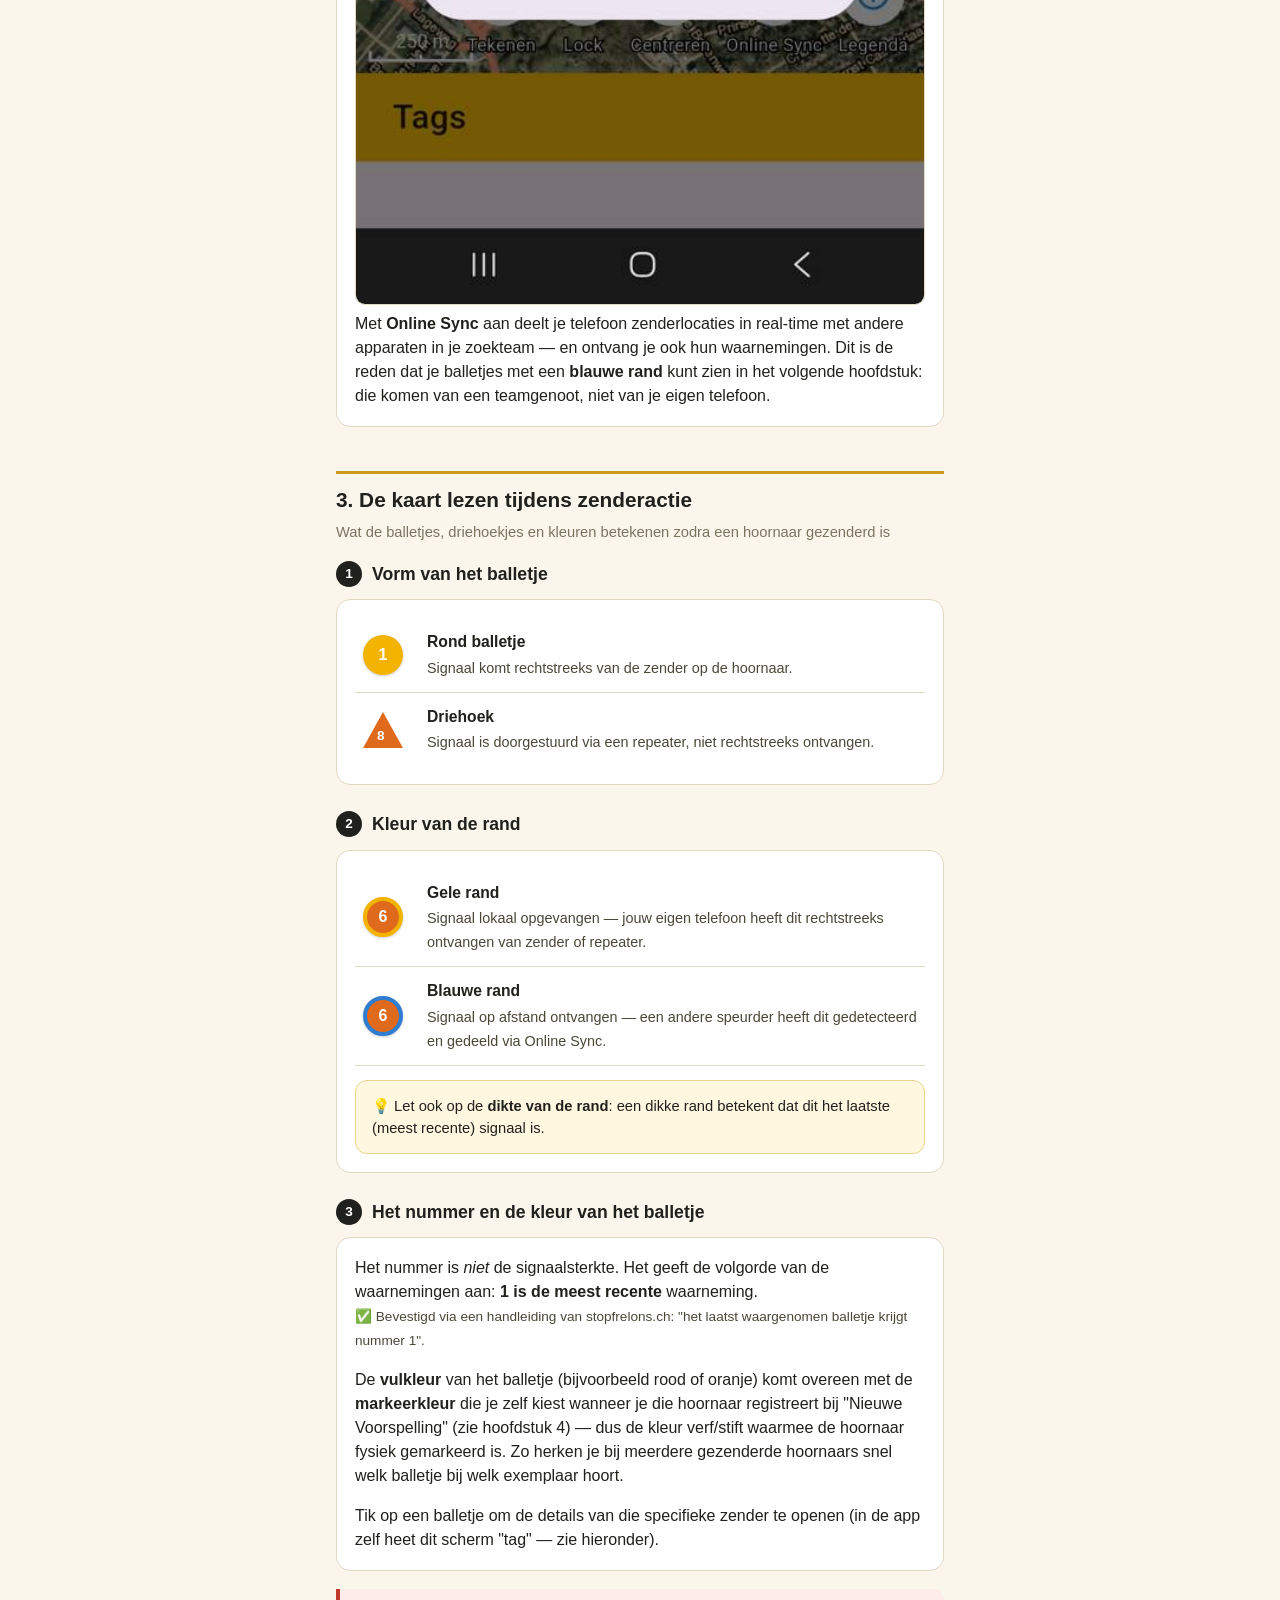
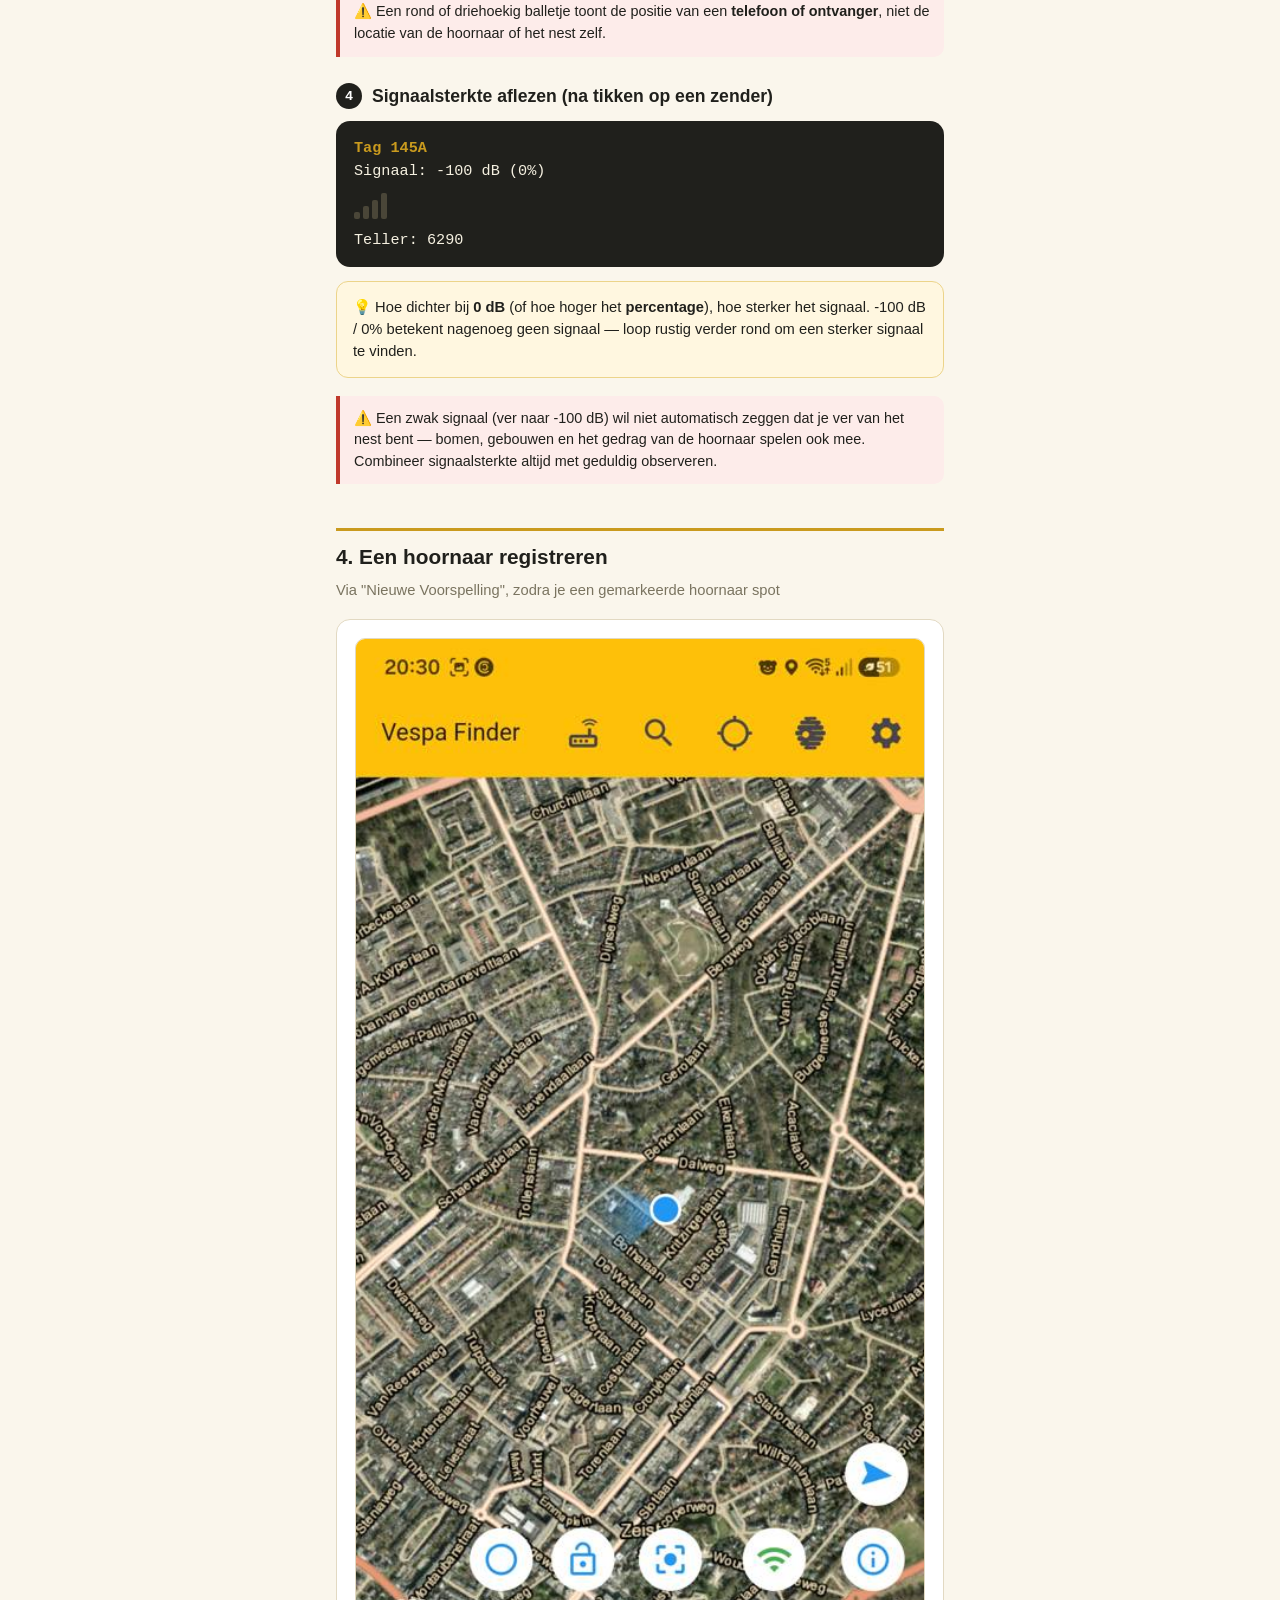
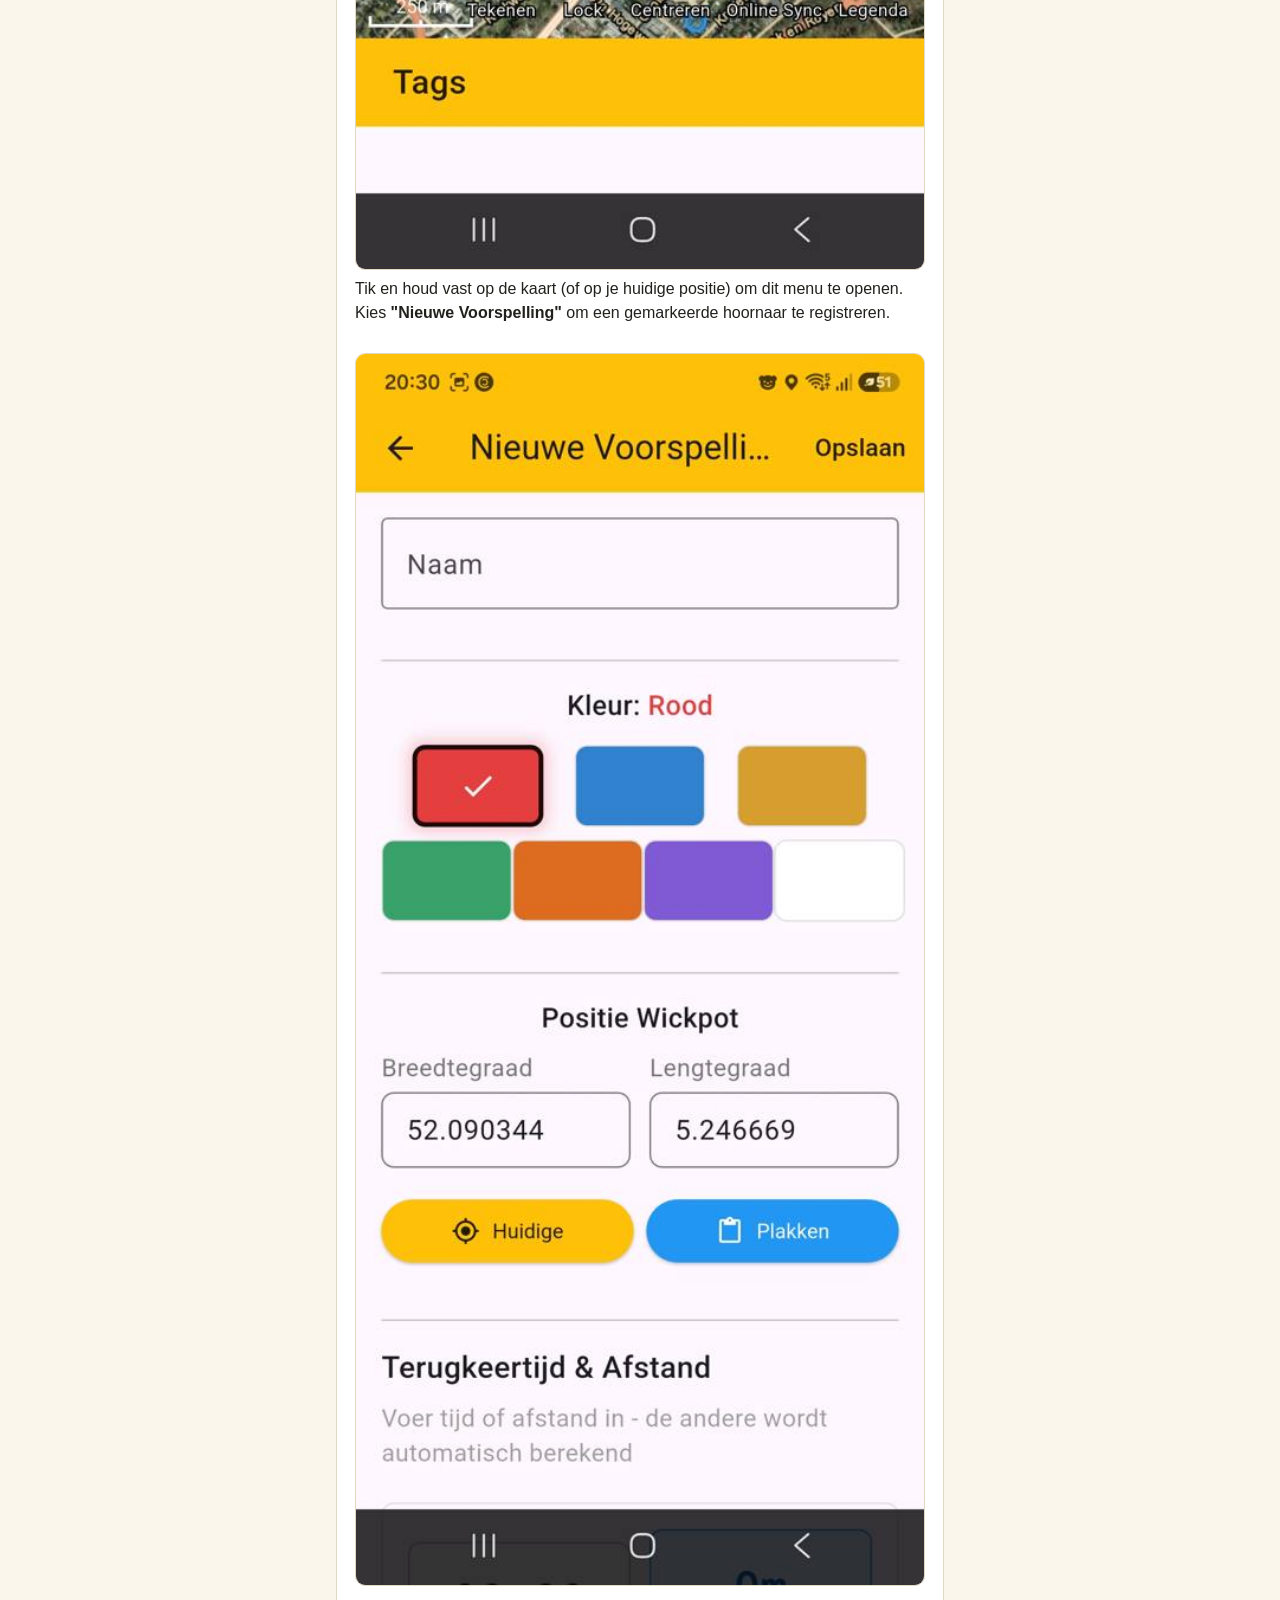
==== commit 3749e755: "Fix 227: handleiding herstructureerd - Voorbereiding / Instellingen / Kaart lezen / Registreren, met" ====
--- a/handleiding-vespafinder.html
+++ b/handleiding-vespafinder.html
@@ -1,10 +1,10 @@
-<!-- Fix 226 -->
+<!-- Fix 227 -->
 <!DOCTYPE html>
 <html lang="nl">
 <head>
 <meta charset="UTF-8">
 <meta name="viewport" content="width=device-width, initial-scale=1.0">
-<title>Vespa Finder – balletjes uitgelegd</title>
+<title>Vespa Finder – handleiding</title>
 <style>
   :root{
     --inkt:#20201c;
@@ -29,17 +29,33 @@
     background:linear-gradient(135deg,var(--goud) 0%, var(--goud-donker) 100%);
     color:#fff;
     padding:28px 20px 24px;
+    position:sticky;top:0;z-index:5;
   }
   header h1{
     margin:0 0 4px;
-    font-size:1.5rem;
+    font-size:1.4rem;
     letter-spacing:-0.01em;
   }
   header p{
     margin:0;
     opacity:.92;
-    font-size:.95rem;
-  }
+    font-size:.92rem;
+  }
+  nav.inhoud{
+    max-width:640px;
+    margin:0 auto;
+    padding:16px 16px 0;
+  }
+  nav.inhoud ol{
+    background:#fff;
+    border:1px solid var(--lijn);
+    border-radius:14px;
+    padding:14px 18px 14px 34px;
+    margin:0;
+    font-size:.93rem;
+  }
+  nav.inhoud li{margin:4px 0;}
+  nav.inhoud a{color:var(--goud-donker);text-decoration:none;font-weight:600;}
   main{
     max-width:640px;
     margin:0 auto;
@@ -53,25 +69,39 @@
     margin-bottom:22px;
     font-size:.98rem;
   }
+  h1.hoofdstuk{
+    font-size:1.3rem;
+    margin:44px 0 6px;
+    padding-top:10px;
+    border-top:3px solid var(--goud);
+    scroll-margin-top:90px;
+  }
+  h1.hoofdstuk:first-of-type{margin-top:10px;}
+  .hoofdstuk-sub{
+    font-size:.92rem;
+    color:#7a7460;
+    margin:0 0 18px;
+  }
   section{
-    margin-bottom:30px;
+    margin-bottom:26px;
   }
   h2{
-    font-size:1.15rem;
+    font-size:1.1rem;
     margin:0 0 12px;
     display:flex;
     align-items:center;
     gap:10px;
+    scroll-margin-top:90px;
   }
   h2 .nr{
     background:var(--inkt);
     color:#fff;
-    width:28px;height:28px;
+    width:26px;height:26px;
     border-radius:50%;
     display:inline-flex;
     align-items:center;
     justify-content:center;
-    font-size:.9rem;
+    font-size:.85rem;
     flex-shrink:0;
   }
   .kaart{
@@ -80,6 +110,8 @@
     border-radius:14px;
     padding:18px;
   }
+  .kaart img{width:100%;border-radius:10px;border:1px solid var(--lijn);}
+  .kaart img + p, .kaart p + img{margin-top:12px;}
   .rij{
     display:flex;
     align-items:center;
@@ -88,103 +120,84 @@
     border-bottom:1px solid var(--lijn);
   }
   .rij:last-child{border-bottom:none;}
-  .voorbeeld{
-    flex-shrink:0;
-    width:56px;
-    display:flex;
-    align-items:center;
-    justify-content:center;
-  }
+  .voorbeeld{flex-shrink:0;width:56px;display:flex;align-items:center;justify-content:center;}
   .bal{
-    width:40px;height:40px;
-    border-radius:50%;
-    background:var(--geel);
+    width:40px;height:40px;border-radius:50%;background:var(--geel);
     display:flex;align-items:center;justify-content:center;
-    color:#fff;font-weight:700;font-size:1rem;
-    box-shadow:0 1px 3px rgba(0,0,0,.2);
+    color:#fff;font-weight:700;font-size:1rem;box-shadow:0 1px 3px rgba(0,0,0,.2);
   }
   .bal.lokaal{border:4px solid var(--geel);background:var(--oranje);}
   .bal.afstand{border:4px solid var(--blauw);background:var(--oranje);}
-  .bal.dun{border-width:2px;}
   .driehoek{
-    width:0;height:0;
-    border-left:20px solid transparent;
-    border-right:20px solid transparent;
-    border-bottom:36px solid var(--oranje);
-    position:relative;
-  }
-  .driehoek::after{
-    content:"8";
-    position:absolute;
-    top:14px;left:-6px;
-    color:#fff;font-weight:700;font-size:.85rem;
-  }
-  .uitleg strong{display:block;font-size:.98rem;margin-bottom:2px;}
-  .uitleg span{font-size:.9rem;color:#4a4638;}
-  .uitleg-blok strong{display:block;font-size:1rem;margin-bottom:4px;}
-  .uitleg-blok span{font-size:.92rem;color:#4a4638;}
+    width:0;height:0;border-left:20px solid transparent;border-right:20px solid transparent;
+    border-bottom:36px solid var(--oranje);position:relative;
+  }
+  .driehoek::after{content:"8";position:absolute;top:14px;left:-6px;color:#fff;font-weight:700;font-size:.85rem;}
+  .uitleg strong, .uitleg-blok strong{display:block;font-size:.98rem;margin-bottom:2px;}
+  .uitleg span, .uitleg-blok span{font-size:.9rem;color:#4a4638;}
   .tip{
-    background:#fff7e0;
-    border:1px solid #ecd48a;
-    border-radius:12px;
-    padding:14px 16px;
-    font-size:.92rem;
-    margin-top:14px;
+    background:#fff7e0;border:1px solid #ecd48a;border-radius:12px;
+    padding:14px 16px;font-size:.92rem;margin-top:14px;
   }
   .tag-scherm{
-    background:var(--inkt);
-    color:#f5f0e0;
-    border-radius:14px;
-    padding:16px 18px;
-    font-family:"Courier New",monospace;
-    font-size:.95rem;
+    background:var(--inkt);color:#f5f0e0;border-radius:14px;padding:16px 18px;
+    font-family:"Courier New",monospace;font-size:.95rem;
   }
   .tag-scherm .label{color:#c99a1e;font-weight:700;}
-  .balken{
-    display:flex;
-    align-items:flex-end;
-    gap:3px;
-    height:26px;
-    margin:10px 0;
-  }
-  .balken div{
-    width:6px;
-    background:#4a4638;
-    border-radius:2px;
-  }
+  .balken{display:flex;align-items:flex-end;gap:3px;height:26px;margin:10px 0;}
+  .balken div{width:6px;background:#4a4638;border-radius:2px;}
   .balken div.aan{background:var(--geel);}
   .balken div:nth-child(1){height:25%;}
   .balken div:nth-child(2){height:50%;}
   .balken div:nth-child(3){height:70%;}
   .balken div:nth-child(4){height:100%;}
-  footer{
-    text-align:center;
-    font-size:.8rem;
-    color:#8a8470;
-    padding:0 16px 30px;
-  }
   .let-op{
-    border-left:4px solid var(--rood);
-    background:#fdecea;
-    padding:12px 14px;
-    border-radius:0 10px 10px 0;
-    font-size:.9rem;
-    margin-top:18px;
-  }
+    border-left:4px solid var(--rood);background:#fdecea;padding:12px 14px;
+    border-radius:0 10px 10px 0;font-size:.9rem;margin-top:18px;
+  }
+  ul.check{margin:0 0 0 -6px;padding-left:20px;}
+  ul.check li{margin:4px 0;}
+  footer{text-align:center;font-size:.8rem;color:#8a8470;padding:0 16px 30px;}
 </style>
 </head>
 <body>
 
 <header>
-  <h1>🐝 Vespa Finder – de balletjes uitgelegd</h1>
-  <p>Korte handleiding voor het lezen van signalen op de kaart</p>
+  <h1>🐝 Vespa Finder – handleiding</h1>
+  <p>Voor speurders van de Aziatische hoornaar</p>
 </header>
 
+<nav class="inhoud">
+  <ol>
+    <li><a href="#voorbereiding">Voorbereiding bij zenderactie</a></li>
+    <li><a href="#instellingen">Instellingen</a></li>
+    <li><a href="#kaartlezen">De kaart lezen tijdens zenderactie</a></li>
+    <li><a href="#registreren">Een hoornaar registreren</a></li>
+  </ol>
+</nav>
+
 <main>
 
   <div class="intro">
-    Als je een hoornaar hebt gezenderd, zie je op de kaart in Vespa Finder gekleurde balletjes en driehoekjes met een nummer. Dit legt uit wat je ziet en wat het betekent.
+    Vespa Finder is de app van Robor Nature waarmee je een gezenderde Aziatische hoornaar volgt naar het nest. Deze handleiding legt uit hoe je de app voorbereidt, instelt en tijdens het zoeken de kaart leest.
   </div>
+
+  <!-- ================= HOOFDSTUK 1: VOORBEREIDING ================= -->
+  <h1 class="hoofdstuk" id="voorbereiding">1. Voorbereiding bij zenderactie</h1>
+  <p class="hoofdstuk-sub">Wat je klaarzet en checkt vóór je het veld in gaat</p>
+
+  <section>
+    <div class="kaart">
+      <p style="margin-top:0;"><strong>Vóór vertrek:</strong></p>
+      <ul class="check">
+        <li>Telefoon volledig opgeladen (100%) — eventueel een powerbank meenemen</li>
+        <li>Bluetooth ingeschakeld</li>
+        <li>GPS / locatievoorziening ingeschakeld</li>
+        <li>Vespa Finder-app geïnstalleerd (Play Store voor Android, App Store voor iPhone)</li>
+        <li>Zender(s) en eventuele repeaters opgeladen en bij de hand</li>
+      </ul>
+    </div>
+  </section>
 
   <section>
     <h2><span class="nr">0</span> Wat is een zender en een repeater?</h2>
@@ -201,7 +214,7 @@
           <text x="106" y="20" font-size="11" fill="#c0392b" text-anchor="middle" font-family="inherit">signaal</text>
         </svg>
         <strong>Zender</strong>
-        <span>Een klein zendertje dat op de hoornaar wordt bevestigd. Het zendt continu een radiosignaal uit, dat de Vespa Finder-app opvangt. Zo kun je de hoornaar te voet volgen — hoe sterker het signaal, hoe dichterbij je meestal bent. In de app zelf (en in dit document waar het over het schermpje gaat) heet dit onderdeel <strong>"tag"</strong> — dat is dezelfde zender.</span>
+        <span>Een klein zendertje dat op de hoornaar wordt bevestigd. Het zendt continu een radiosignaal uit, dat de Vespa Finder-app opvangt. Zo kun je de hoornaar te voet volgen — hoe sterker het signaal, hoe dichterbij je meestal bent. In de app zelf heet dit onderdeel <strong>"tag"</strong> — dat is dezelfde zender.</span>
       </div>
       <div class="uitleg-blok" style="margin-top:20px;">
         <svg width="100%" height="110" viewBox="0 0 320 110" style="display:block;margin-bottom:8px;">
@@ -222,13 +235,108 @@
           <text x="250" y="100" font-size="12" fill="#4a4638" text-anchor="middle" font-family="inherit">telefoon</text>
         </svg>
         <strong>Repeater</strong>
-        <span>Een los apparaat dat je ergens in het veld neerzet (bv. op een paal, hek of in je rugzak). Het vangt het zwakke signaal van de zender op en stuurt het versterkt door naar je telefoon. Zo vergroot je het bereik, bijvoorbeeld over grotere afstand of achter bomen/gebouwen die het directe signaal blokkeren. Vandaar dat driehoekje op de kaart: dat signaal liep via de repeater, niet rechtstreeks van de zender naar jouw telefoon.</span>
+        <span>Een los apparaat dat je ergens in het veld neerzet of meeneemt (bv. op een paal, autodak of fiets). Het vangt het zwakke signaal van de zender op en stuurt het versterkt door naar je telefoon. Zo vergroot je het bereik, bijvoorbeeld over grotere afstand of achter bomen/gebouwen die het directe signaal blokkeren.</span>
       </div>
       <div class="tip">
-        ✅ <strong>Bevestigd — repeater = richtpistool:</strong> volgens een handleiding van stopfrelons.ch (partner van Robor Nature) worden de ontvangers/repeaters daar letterlijk <em>"pistolets"</em> (pistolen) genoemd, met montage-opties zoals op een autodak of fiets. Jouw "richtpistool" is dus vermoedelijk hetzelfde apparaat als de repeater — geen apart hulpmiddel. Dit klopt met het instellingenscherm van de app zelf, waar je bij <strong>Oriëntatie</strong> kunt kiezen tussen drie opstellingen voor je repeaters: <strong>T</strong>, <strong>Ster</strong> en <strong>Vork</strong> (zie sectie 5 hieronder).
-      </div>
-    </div>
-  </section>
+        ✅ <strong>Repeater = richtpistool:</strong> volgens een handleiding van stopfrelons.ch (partner van Robor Nature) worden repeaters daar letterlijk <em>"pistolets"</em> (pistolen) genoemd. Jouw "richtpistool" is dus hetzelfde apparaat als de repeater.
+      </div>
+    </div>
+  </section>
+
+  <!-- ================= HOOFDSTUK 2: INSTELLINGEN ================= -->
+  <h1 class="hoofdstuk" id="instellingen">2. Instellingen</h1>
+  <p class="hoofdstuk-sub">Onder het tandwiel-icoon rechtsboven in de app</p>
+
+  <section>
+    <h2><span class="nr">1</span> Algemeen</h2>
+    <div class="kaart">
+      <img src="images/handleiding/instellingen-algemeen.jpg" alt="Instellingen Algemeen: App Instellingen, Batterijoptimalisatie, Taal">
+      <p><strong>Batterijoptimalisatie uitschakelen</strong> is belangrijk: als Android/iOS de app op de achtergrond beperkt, kan die signalen missen tijdens het zoeken. Zet dit dus vooraf uit voor betrouwbaar scannen.</p>
+      <p style="margin-bottom:0;">Bij <strong>Taal</strong> stel je de schermtaal van de app in (bijvoorbeeld Nederlands).</p>
+    </div>
+  </section>
+
+  <section>
+    <h2><span class="nr">2</span> Kaart</h2>
+    <div class="kaart">
+      <img src="images/handleiding/instellingen-kaart.jpg" alt="Instellingen Kaart: Wegen Tonen, Kaarttype, Offline kaarten, Cirkel Tekenen">
+      <ul class="check">
+        <li><strong>Wegen Tonen</strong> — overlay van straatnamen op de kaart</li>
+        <li><strong>Kaarttype</strong> — schakel tussen kaartweergave en satellietfoto</li>
+        <li><strong>Offline kaarten downloaden</strong> — handig voor gebieden zonder bereik</li>
+        <li><strong>Cirkel Tekenen</strong> — schakelt de cirkel-teken-functie op de kaart in (bv. voor zoekgebieden)</li>
+        <li><strong>Cirkel Teken Modus</strong> — kies of je de cirkel tekent op diameter of op straal</li>
+        <li><strong>Grenzen Tonen</strong> — toont gemeente-/plaatsgrenzen op de kaart</li>
+      </ul>
+    </div>
+  </section>
+
+  <section>
+    <h2><span class="nr">3</span> Kaartgedrag</h2>
+    <div class="kaart">
+      <img src="images/handleiding/instellingen-kaartgedrag.jpg" alt="Instellingen: Auto-Centreren, Auto-Draaien, Schaalbalks, Stealth Modus">
+      <ul class="check">
+        <li><strong>Auto-Centreren op Nieuwste Marker</strong> — de kaart springt automatisch mee naar het laatste signaal</li>
+        <li><strong>Auto-Centreren op Huidige Positie</strong> — de kaart volgt in plaats daarvan jouw eigen locatie</li>
+        <li><strong>Auto-Draaien op Huidige Koers</strong> — de kaart draait mee met de richting waarin je loopt</li>
+        <li><strong>Schaalbalks Tonen</strong> — toont de afstandsschaal linksonder op de kaart</li>
+        <li><strong>Stealth Modus</strong> — maakt het scherm zwart/donker, handig om 's avonds minder op te vallen of batterij te sparen</li>
+      </ul>
+    </div>
+  </section>
+
+  <section>
+    <h2><span class="nr">4</span> Repeaters &amp; oriëntatie</h2>
+    <div class="kaart">
+      <img src="images/handleiding/instellingen-repeaters.jpg" alt="Instellingen Repeaters: Inschakelen, Wissen, Oriëntatie T/Ster/Vork, Repeater-details">
+      <p><strong>Repeaters Inschakelen</strong> zet de repeater-functionaliteit aan; met <strong>Repeaters Wissen</strong> verwijder je alle ontdekte repeaters uit de lijst (bv. na een actie, om de lijst weer schoon te hebben).</p>
+      <p>Bij <strong>Oriëntatie</strong> kies je hoe je repeaters fysiek zijn opgesteld, zodat de app de peiling goed kan berekenen:</p>
+      <ul class="check">
+        <li><strong>T</strong> — repeaters in een T-vorm, bijvoorbeeld op een autodak</li>
+        <li><strong>Ster</strong> — repeaters in een stervorm (drie richtingen tegelijk)</li>
+        <li><strong>Vork</strong> — repeaters in een V-vorm, bijvoorbeeld op een fiets</li>
+      </ul>
+      <p style="margin-bottom:0;">Per repeater zie je naam, ID, signaalsterkte (dBm), status en van welke zender hij het laatst iets ontving.</p>
+      <img src="images/handleiding/vork-layout-kaart.jpg" alt="Voorbeeld van een Vork-opstelling met drie repeaters op de kaart" style="margin-top:12px;">
+      <p style="margin-bottom:0;font-size:.9rem;color:#4a4638;">Voorbeeld van een Vork-opstelling: drie repeaters (1, 2, 3) in V-vorm.</p>
+    </div>
+  </section>
+
+  <section>
+    <h2><span class="nr">5</span> Navigatie</h2>
+    <div class="kaart">
+      <img src="images/handleiding/instellingen-navigatie.jpg" alt="Instellingen Navigatie: Deel waarschijnlijke nestrichting, Spoor Starten">
+      <ul class="check">
+        <li><strong>Deel waarschijnlijke nestrichting</strong> — deelt een richtingspijl naar de vermoedelijke nestlocatie met je team zodra een hoornaar is geselecteerd</li>
+        <li><strong>Spoor Starten</strong> — beheert de opname van jouw gelopen/gereden route (spoor) op de kaart</li>
+      </ul>
+    </div>
+  </section>
+
+  <section>
+    <h2><span class="nr">6</span> Opslag</h2>
+    <div class="kaart">
+      <img src="images/handleiding/instellingen-opslag.jpg" alt="Instellingen Opslag: Metingen, Markers en Cirkels Wissen, Melden bij Meldpunt Aziatische Hoornaar">
+      <ul class="check">
+        <li><strong>Metingen Wissen</strong> — verwijdert alle eerder gedetecteerde metingen</li>
+        <li><strong>Markers Wissen</strong> — verwijdert alle markers van de kaart</li>
+        <li><strong>Cirkels Wissen</strong> — verwijdert alle getekende cirkels</li>
+        <li><strong>Melden bij Meldpunt Aziatische Hoornaar</strong> — voegt deze optie toe wanneer je een nest deelt</li>
+      </ul>
+    </div>
+  </section>
+
+  <section>
+    <h2><span class="nr">7</span> Online Sync</h2>
+    <div class="kaart">
+      <img src="images/handleiding/online-sync-uitleg.jpg" alt="Uitleg Online Synchronisatie in de app">
+      <p style="margin:0;">Met <strong>Online Sync</strong> aan deelt je telefoon zenderlocaties in real-time met andere apparaten in je zoekteam — en ontvang je ook hun waarnemingen. Dit is de reden dat je balletjes met een <strong>blauwe rand</strong> kunt zien in het volgende hoofdstuk: die komen van een teamgenoot, niet van je eigen telefoon.</p>
+    </div>
+  </section>
+
+  <!-- ================= HOOFDSTUK 3: KAART LEZEN ================= -->
+  <h1 class="hoofdstuk" id="kaartlezen">3. De kaart lezen tijdens zenderactie</h1>
+  <p class="hoofdstuk-sub">Wat de balletjes, driehoekjes en kleuren betekenen zodra een hoornaar gezenderd is</p>
 
   <section>
     <h2><span class="nr">1</span> Vorm van het balletje</h2>
@@ -244,7 +352,7 @@
         <div class="voorbeeld"><div class="driehoek"></div></div>
         <div class="uitleg">
           <strong>Driehoek</strong>
-          <span>Signaal is doorgestuurd via een repeater (versterker), niet rechtstreeks ontvangen.</span>
+          <span>Signaal is doorgestuurd via een repeater, niet rechtstreeks ontvangen.</span>
         </div>
       </div>
     </div>
@@ -264,7 +372,7 @@
         <div class="voorbeeld"><div class="bal afstand">6</div></div>
         <div class="uitleg">
           <strong>Blauwe rand</strong>
-          <span>Signaal op afstand ontvangen — een andere speurder heeft dit gedetecteerd en gedeeld via online synchronisatie.</span>
+          <span>Signaal op afstand ontvangen — een andere speurder heeft dit gedetecteerd en gedeeld via Online Sync.</span>
         </div>
       </div>
       <div class="tip">
@@ -277,8 +385,8 @@
     <h2><span class="nr">3</span> Het nummer en de kleur van het balletje</h2>
     <div class="kaart">
       <p style="margin-top:0;">Het nummer is <em>niet</em> de signaalsterkte. Het geeft de volgorde van de waarnemingen aan: <strong>1 is de meest recente</strong> waarneming.<br>
-      <span style="font-size:.85rem;color:#4a4638;">✅ Bevestigd via een handleiding van stopfrelons.ch (partner van Robor Nature): "het laatst waargenomen balletje krijgt nummer 1".</span></p>
-      <p>De <strong>vulkleur</strong> van het balletje (bijvoorbeeld rood of oranje) komt overeen met de <strong>markeerkleur</strong> die je zelf kiest wanneer je die hoornaar registreert bij "Nieuwe Voorspelling" (zie sectie 6 hieronder) — dus de kleur verf/stift waarmee de hoornaar fysiek gemarkeerd is. Zo herken je bij meerdere gezenderde hoornaars snel welk balletje bij welk exemplaar hoort. ✅ Bevestigd met screenshot van het registratiescherm.</p>
+      <span style="font-size:.85rem;color:#4a4638;">✅ Bevestigd via een handleiding van stopfrelons.ch: "het laatst waargenomen balletje krijgt nummer 1".</span></p>
+      <p>De <strong>vulkleur</strong> van het balletje (bijvoorbeeld rood of oranje) komt overeen met de <strong>markeerkleur</strong> die je zelf kiest wanneer je die hoornaar registreert bij "Nieuwe Voorspelling" (zie hoofdstuk 4) — dus de kleur verf/stift waarmee de hoornaar fysiek gemarkeerd is. Zo herken je bij meerdere gezenderde hoornaars snel welk balletje bij welk exemplaar hoort.</p>
       <p style="margin-bottom:0;">Tik op een balletje om de details van die specifieke zender te openen (in de app zelf heet dit scherm "tag" — zie hieronder).</p>
     </div>
     <div class="let-op">
@@ -302,46 +410,25 @@
     </div>
   </section>
 
-  <section>
-    <h2><span class="nr">5</span> Repeaters opstellen en beheren</h2>
-    <div class="kaart">
-      <img src="images/handleiding/repeaters-orientatie.jpg" alt="Instellingen: Repeaters en Oriëntatie T/Ster/Vork" style="width:100%;border-radius:10px;border:1px solid var(--lijn);margin-bottom:12px;">
-      <p style="margin-top:0;">Bij <strong>Instellingen → Repeaters</strong> schakel je repeaters in en zie je per repeater: naam, ID, signaalsterkte (dBm), status, en van welke zender hij het laatst iets ontving.</p>
-      <p>Bij <strong>Oriëntatie</strong> kies je hoe je repeaters fysiek zijn opgesteld, zodat de app de peiling goed kan berekenen:</p>
-      <ul style="margin:0 0 0 -6px;padding-left:20px;">
-        <li><strong>T</strong> — repeaters in een T-vorm, bijvoorbeeld op een autodak</li>
-        <li><strong>Ster</strong> — repeaters in een stervorm (drie richtingen tegelijk)</li>
-        <li><strong>Vork</strong> — repeaters in een V-vorm, bijvoorbeeld op een fiets</li>
-      </ul>
-      <img src="images/handleiding/vork-layout-kaart.jpg" alt="Voorbeeld van een Vork-opstelling met drie repeaters op de kaart" style="width:100%;border-radius:10px;border:1px solid var(--lijn);margin-top:12px;">
-      <p style="margin-bottom:0;font-size:.9rem;color:#4a4638;">Voorbeeld van een Vork-opstelling: drie repeaters (1, 2, 3) in V-vorm. De kleur van de driehoek geeft hier vermoedelijk de signaalkwaliteit van die specifieke repeater aan op dat moment (groen = sterker, oranje = zwakker) — nog te bevestigen.</p>
-    </div>
-  </section>
-
-  <section>
-    <h2><span class="nr">6</span> Een hoornaar registreren (Nieuwe Voorspelling)</h2>
-    <div class="kaart">
-      <img src="images/handleiding/context-menu.jpg" alt="Menu op de kaart: Nieuwe Voorspelling, Nieuw Nest, Locatie Kopiëren" style="width:100%;border-radius:10px;border:1px solid var(--lijn);margin-bottom:12px;">
+  <!-- ================= HOOFDSTUK 4: HOORNAAR REGISTREREN ================= -->
+  <h1 class="hoofdstuk" id="registreren">4. Een hoornaar registreren</h1>
+  <p class="hoofdstuk-sub">Via "Nieuwe Voorspelling", zodra je een gemarkeerde hoornaar spot</p>
+
+  <section>
+    <div class="kaart">
+      <img src="images/handleiding/context-menu.jpg" alt="Menu op de kaart: Nieuwe Voorspelling, Nieuw Nest, Locatie Kopiëren">
       <p style="margin-top:0;">Tik en houd vast op de kaart (of op je huidige positie) om dit menu te openen. Kies <strong>"Nieuwe Voorspelling"</strong> om een gemarkeerde hoornaar te registreren.</p>
-      <img src="images/handleiding/nieuwe-voorspelling-kleur.jpg" alt="Formulier Nieuwe Voorspelling: naam, markeerkleur, positie wiekpot" style="width:100%;border-radius:10px;border:1px solid var(--lijn);margin:12px 0;">
+      <img src="images/handleiding/nieuwe-voorspelling-kleur.jpg" alt="Formulier Nieuwe Voorspelling: naam, markeerkleur, positie wiekpot">
       <p><strong>Naam</strong> en de <strong>markeerkleur</strong> (Rood, Blauw, Goud, Groen, Oranje, Paars of Wit) — dit is de kleur verf/stift die je fysiek op de hoornaar hebt aangebracht, en wordt ook de vulkleur van het balletje op de kaart. Daaronder vul je de <strong>positie van de wiekpot</strong> (breedte-/lengtegraad) in, met knoppen om je huidige positie te gebruiken of te plakken.</p>
-      <img src="images/handleiding/vliegrichting-gewicht.jpg" alt="Terugkeertijd, vliegrichting, gewicht en temperatuur invullen" style="width:100%;border-radius:10px;border:1px solid var(--lijn);margin:12px 0;">
+      <img src="images/handleiding/vliegrichting-gewicht.jpg" alt="Terugkeertijd, vliegrichting, gewicht en temperatuur invullen">
       <p style="margin-bottom:0;">Vervolgens meet je de <strong>terugkeertijd</strong> (met start/reset-knop, afstand wordt automatisch berekend), de <strong>vliegrichting</strong> (kompas), en optioneel het <strong>gewicht</strong> (mg) en de <strong>buitentemperatuur</strong> (°C).</p>
     </div>
   </section>
 
-  <section>
-    <h2><span class="nr">7</span> Online Sync</h2>
-    <div class="kaart">
-      <img src="images/handleiding/online-sync-uitleg.jpg" alt="Uitleg Online Synchronisatie in de app" style="width:100%;border-radius:10px;border:1px solid var(--lijn);margin-bottom:12px;">
-      <p style="margin:0;">Met <strong>Online Sync</strong> aan deelt je telefoon zenderlocaties in real-time met andere apparaten in je zoekteam — en ontvang je ook hun waarnemingen. Dit is de reden dat je balletjes met een <strong>blauwe rand</strong> kunt zien (zie sectie 2): die komen van een teamgenoot, niet van je eigen telefoon.</p>
-    </div>
-  </section>
-
 </main>
 
 <footer>
-  HoornaarZoeken — hulpmiddel bij het gebruik van de Vespa Finder app van Robor
+  HoornaarZoeken — hulpmiddel bij het gebruik van de Vespa Finder app van Robor Nature
 </footer>
 
 </body>
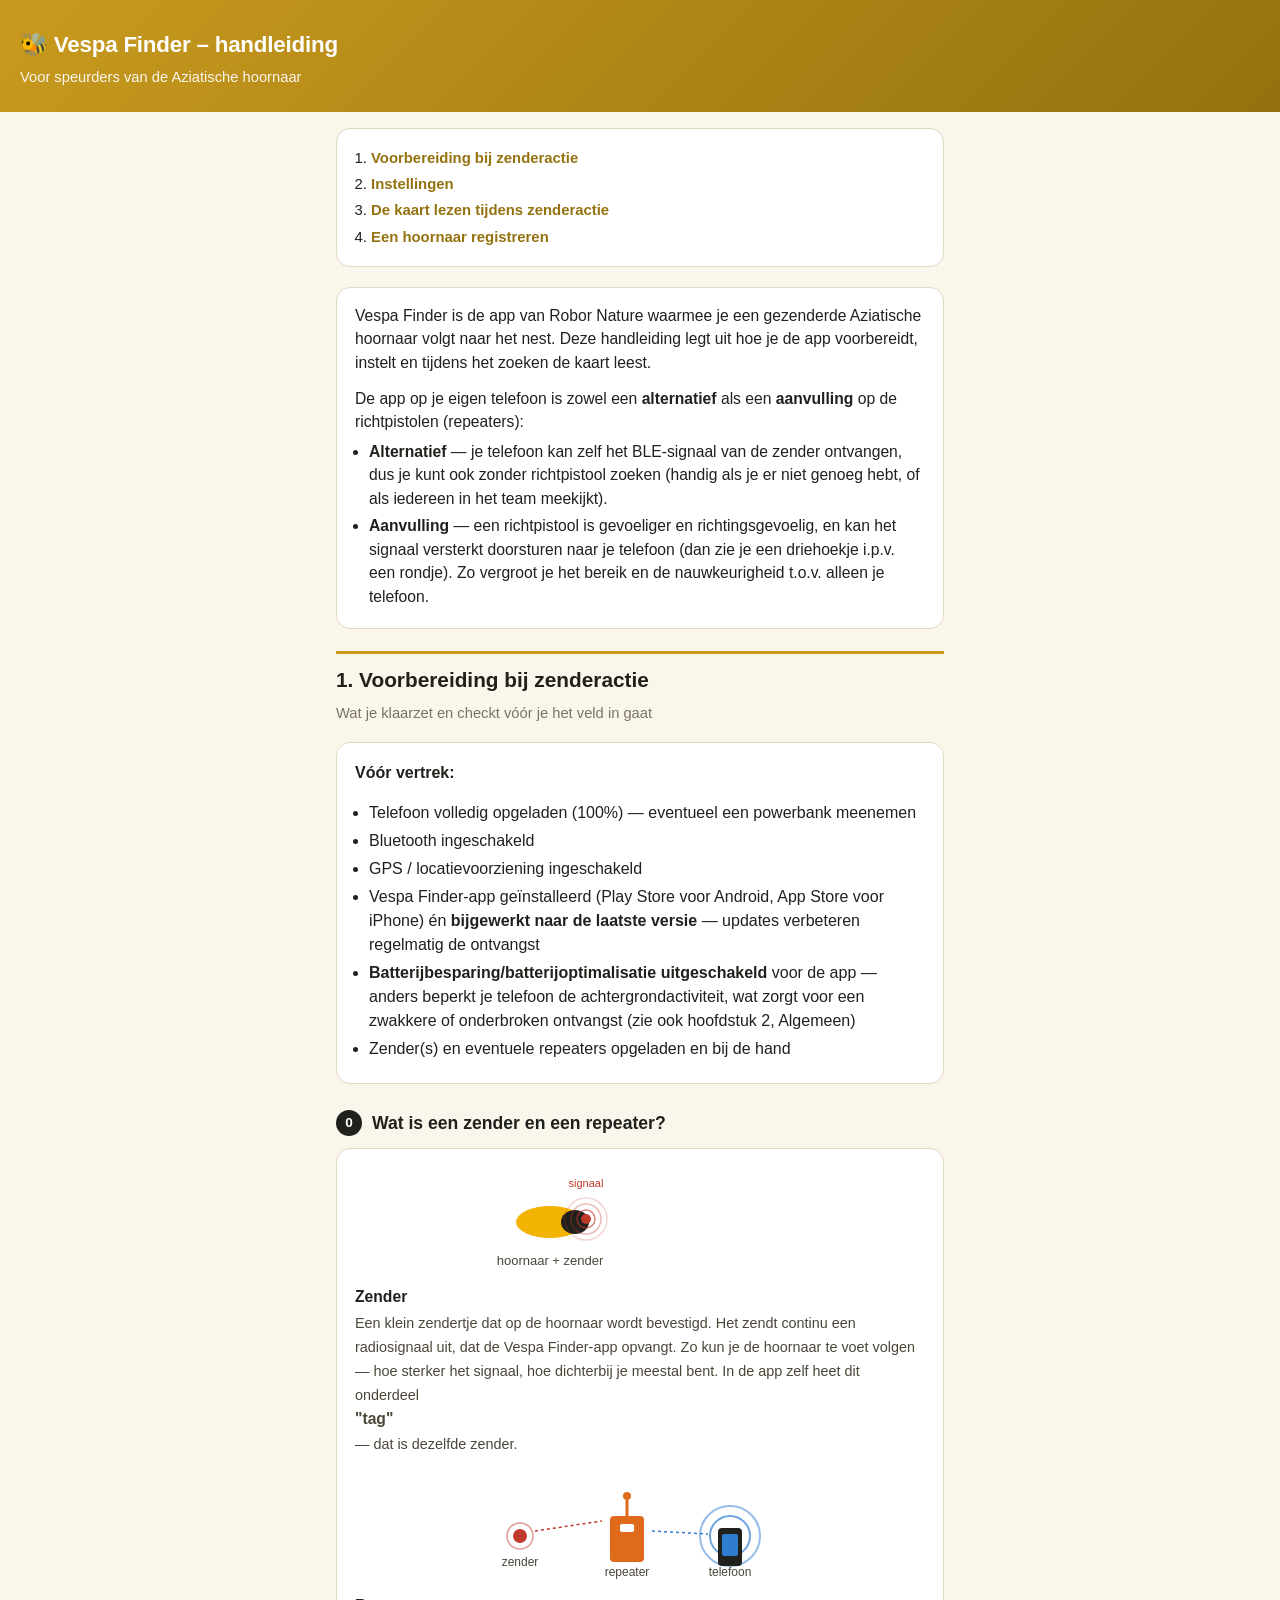
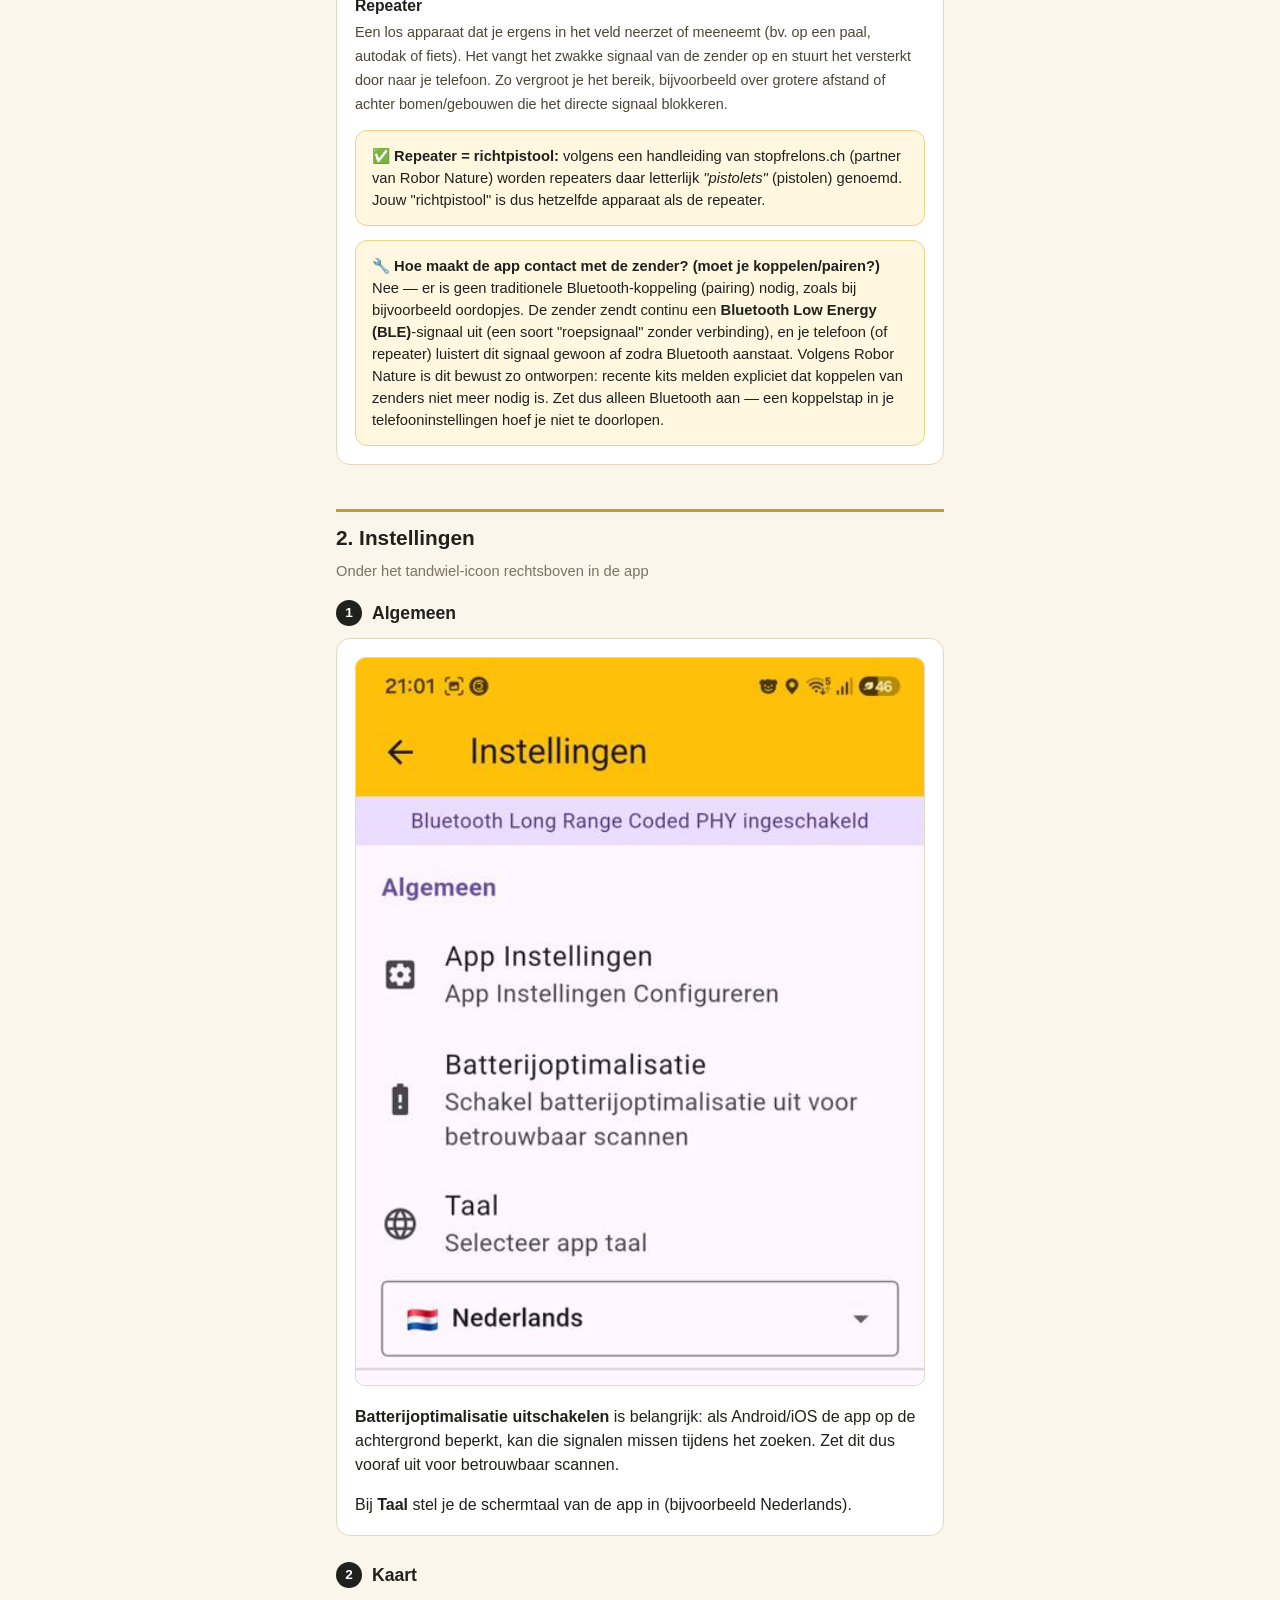
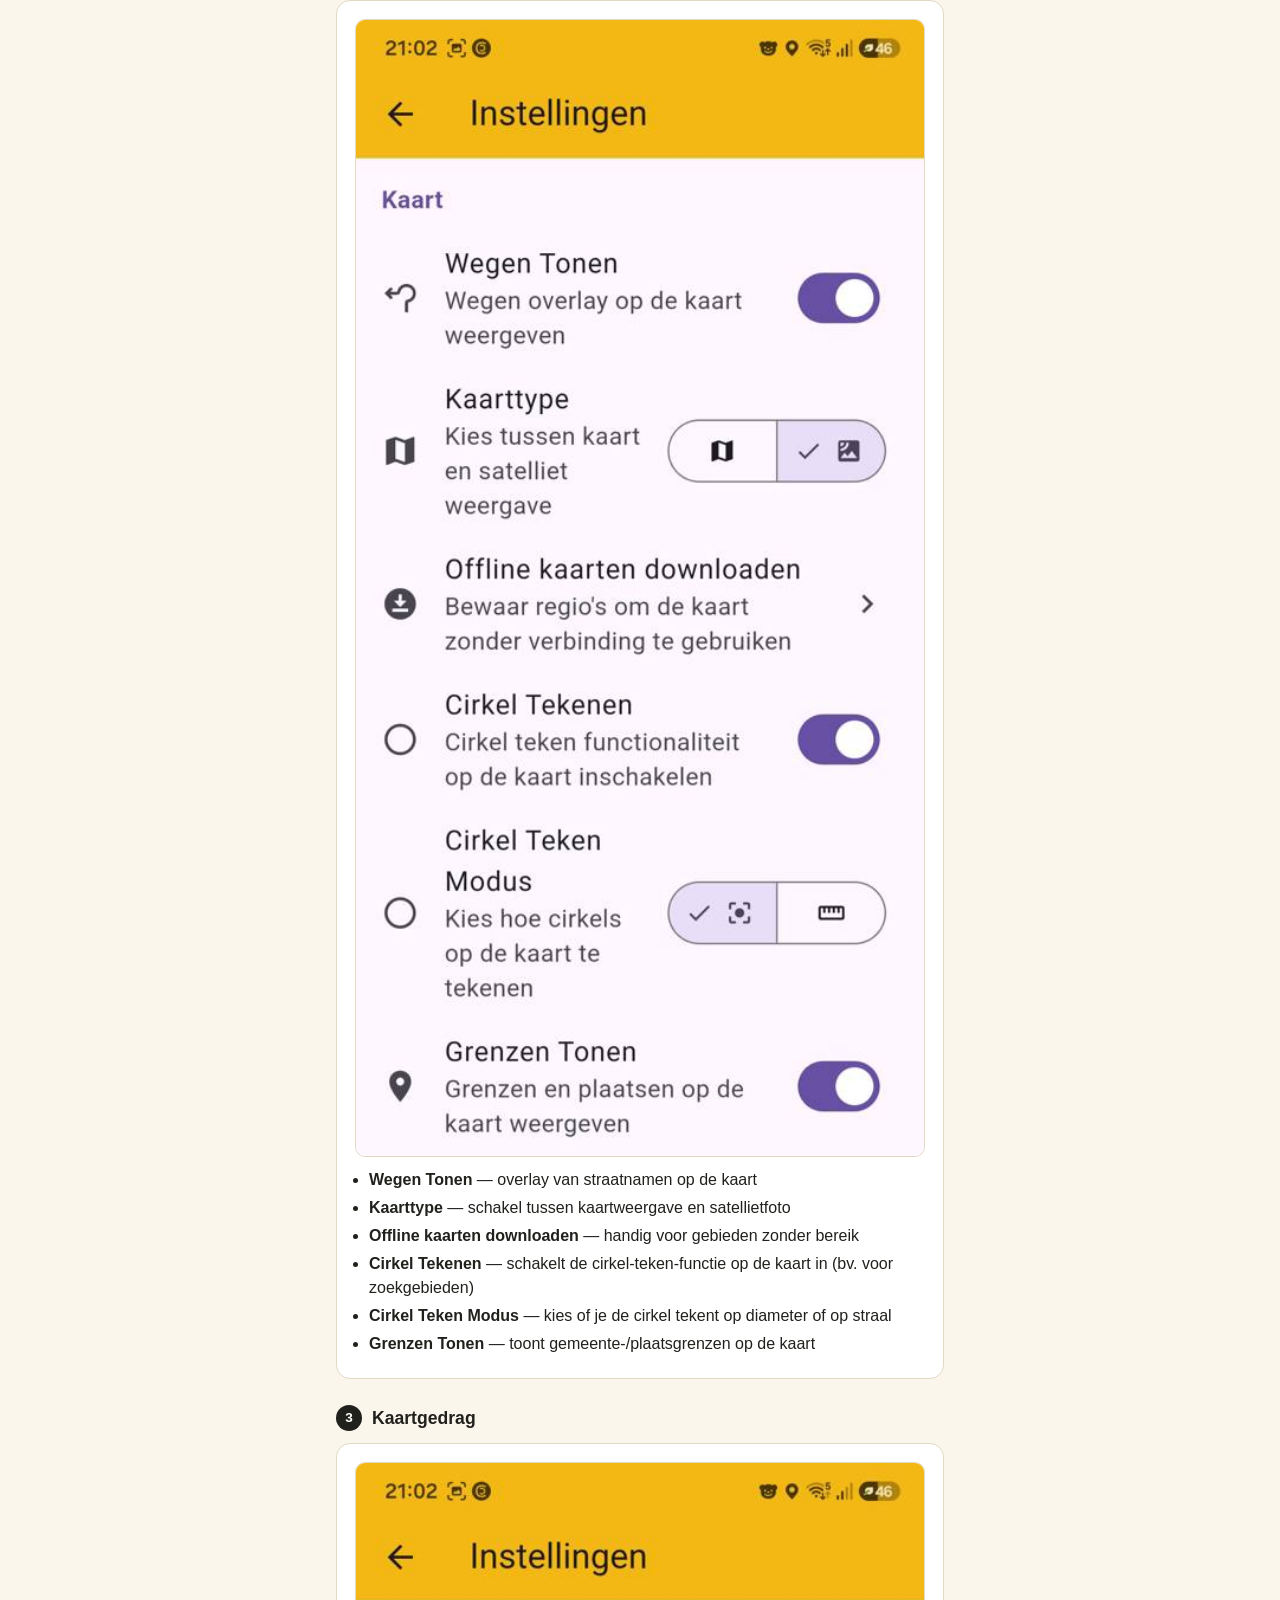
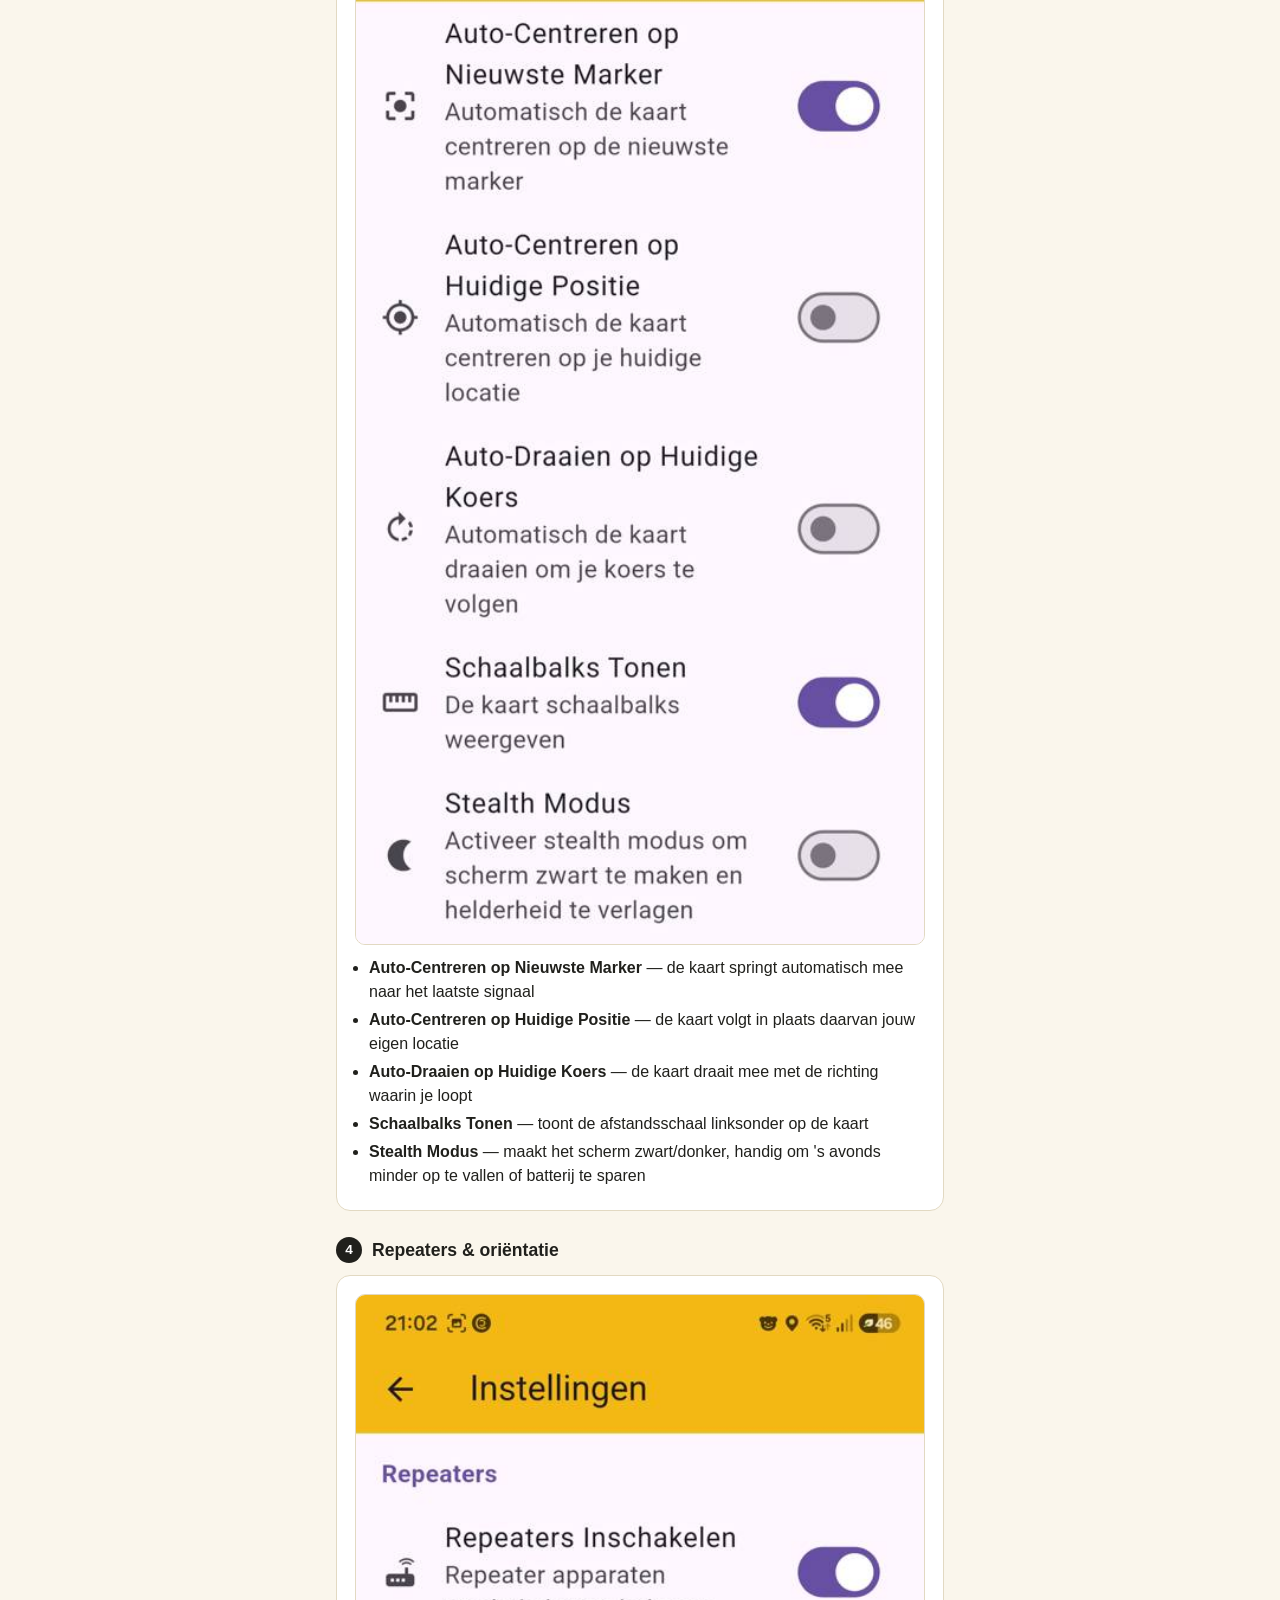
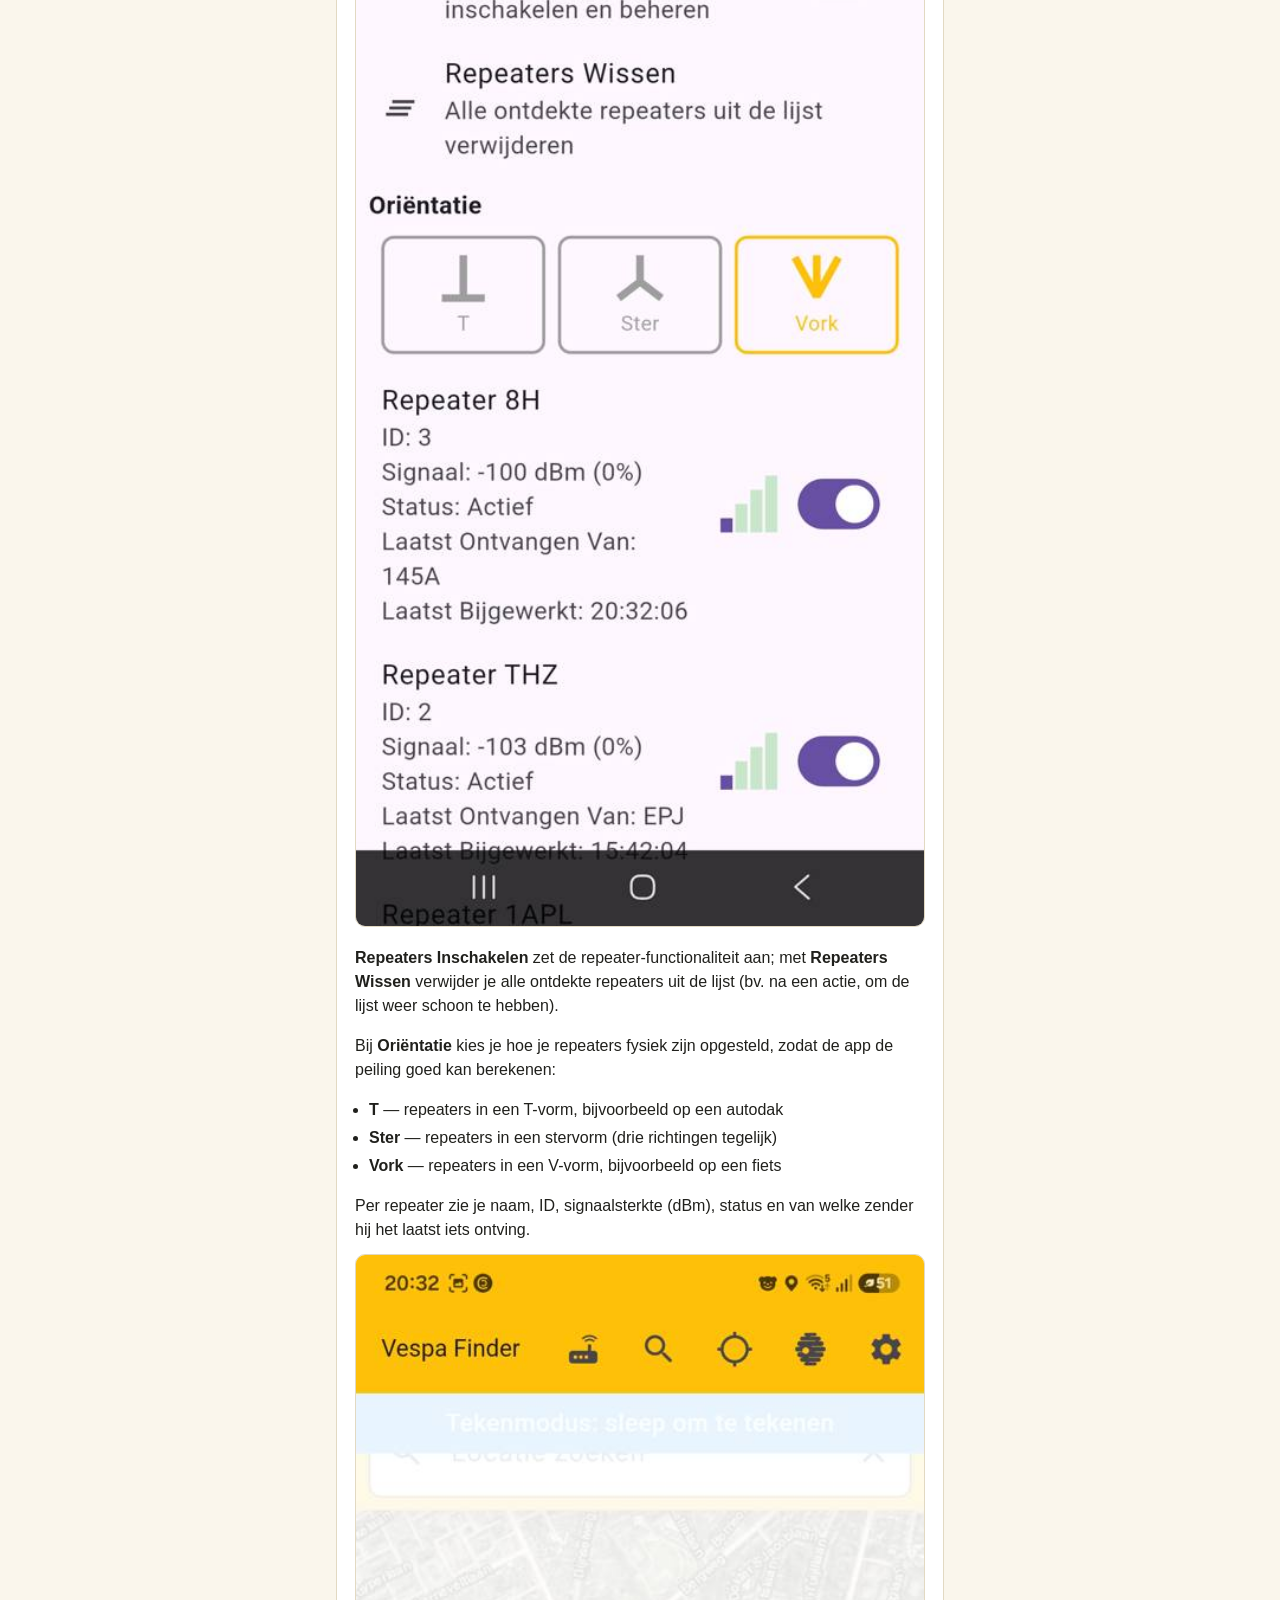
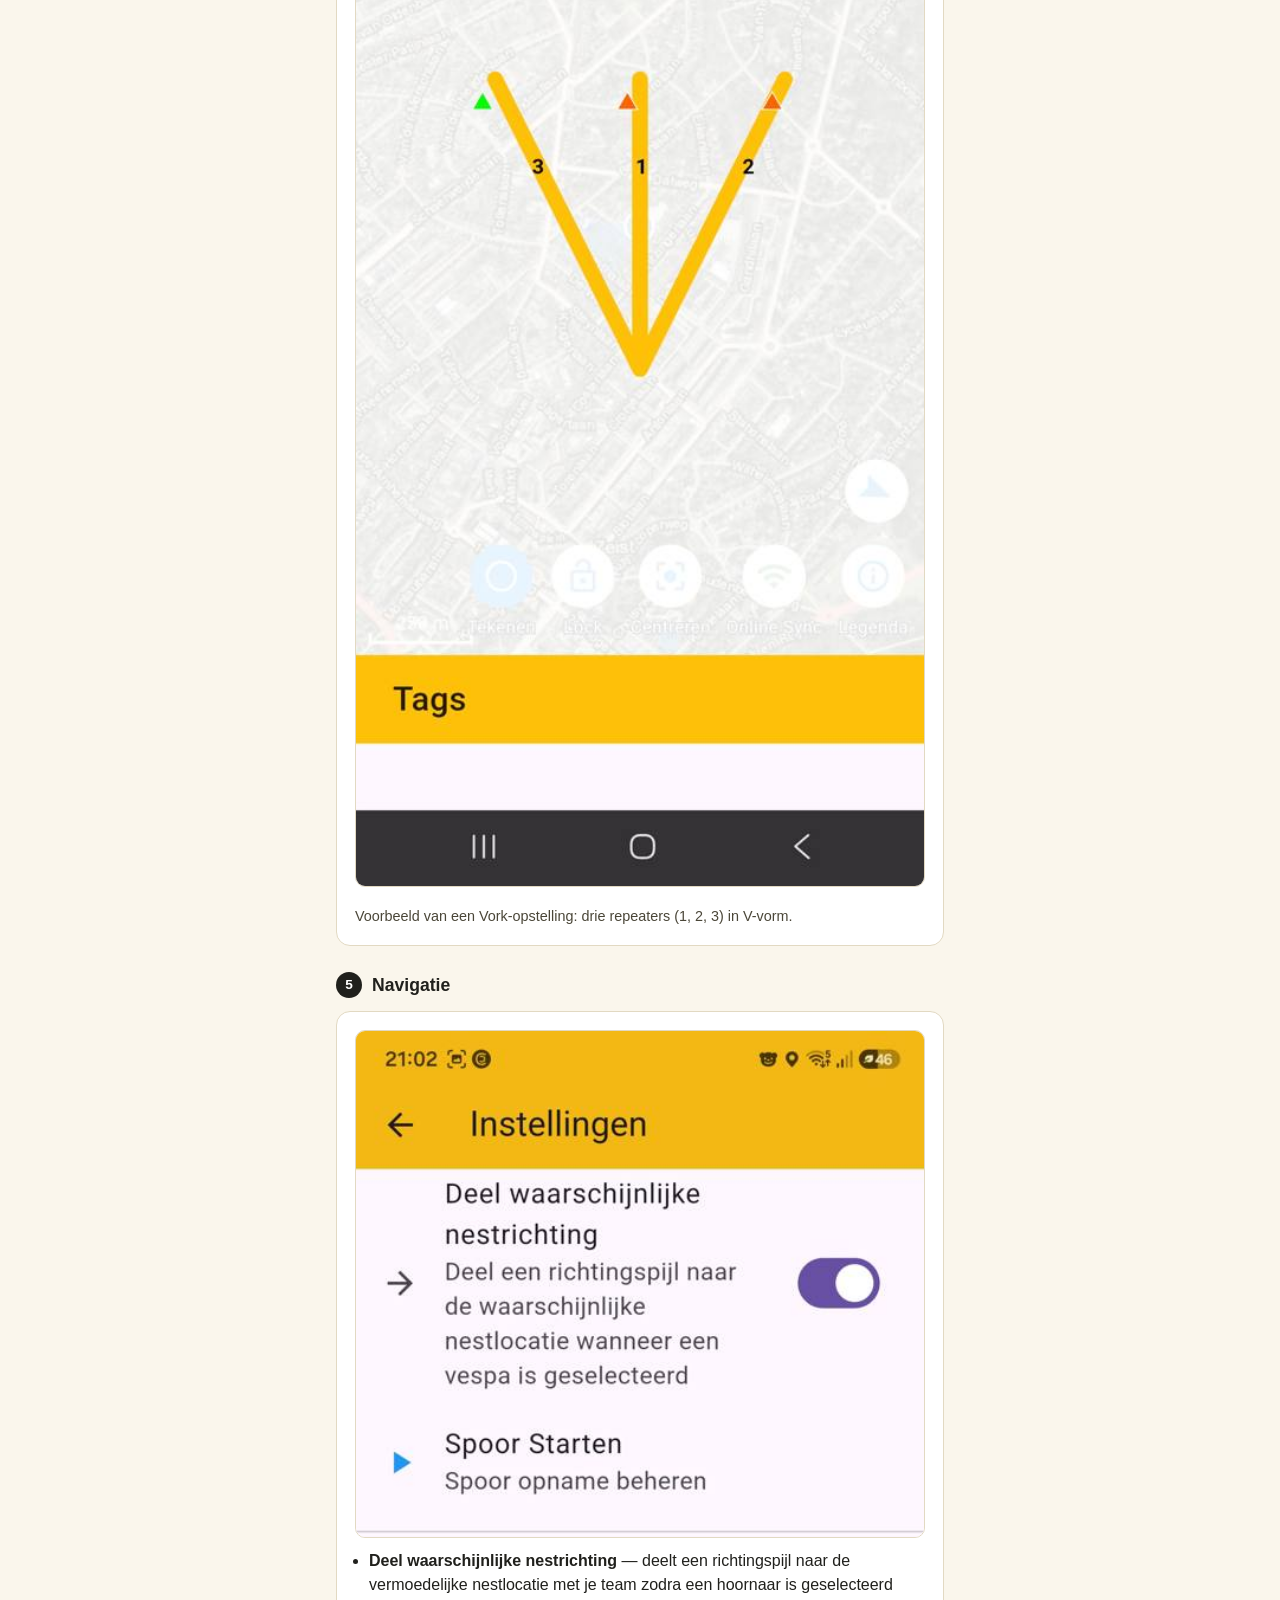
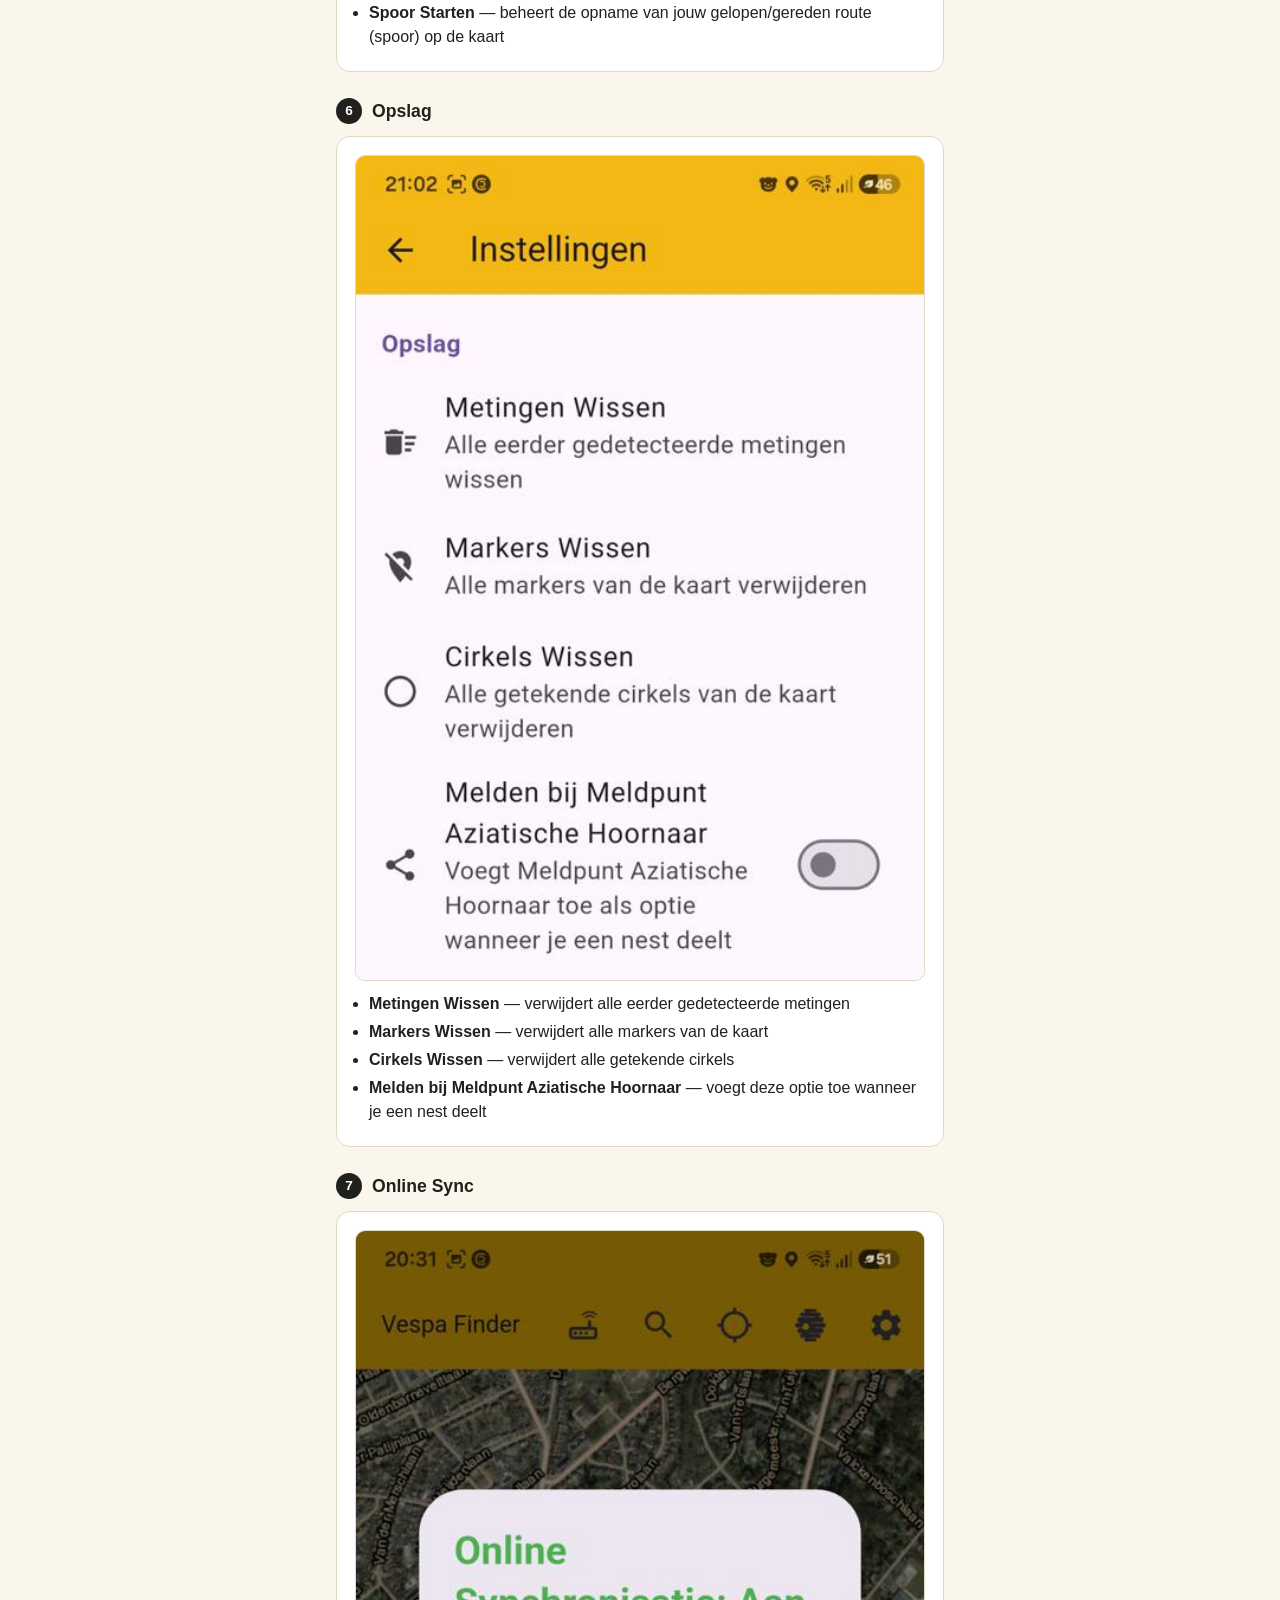
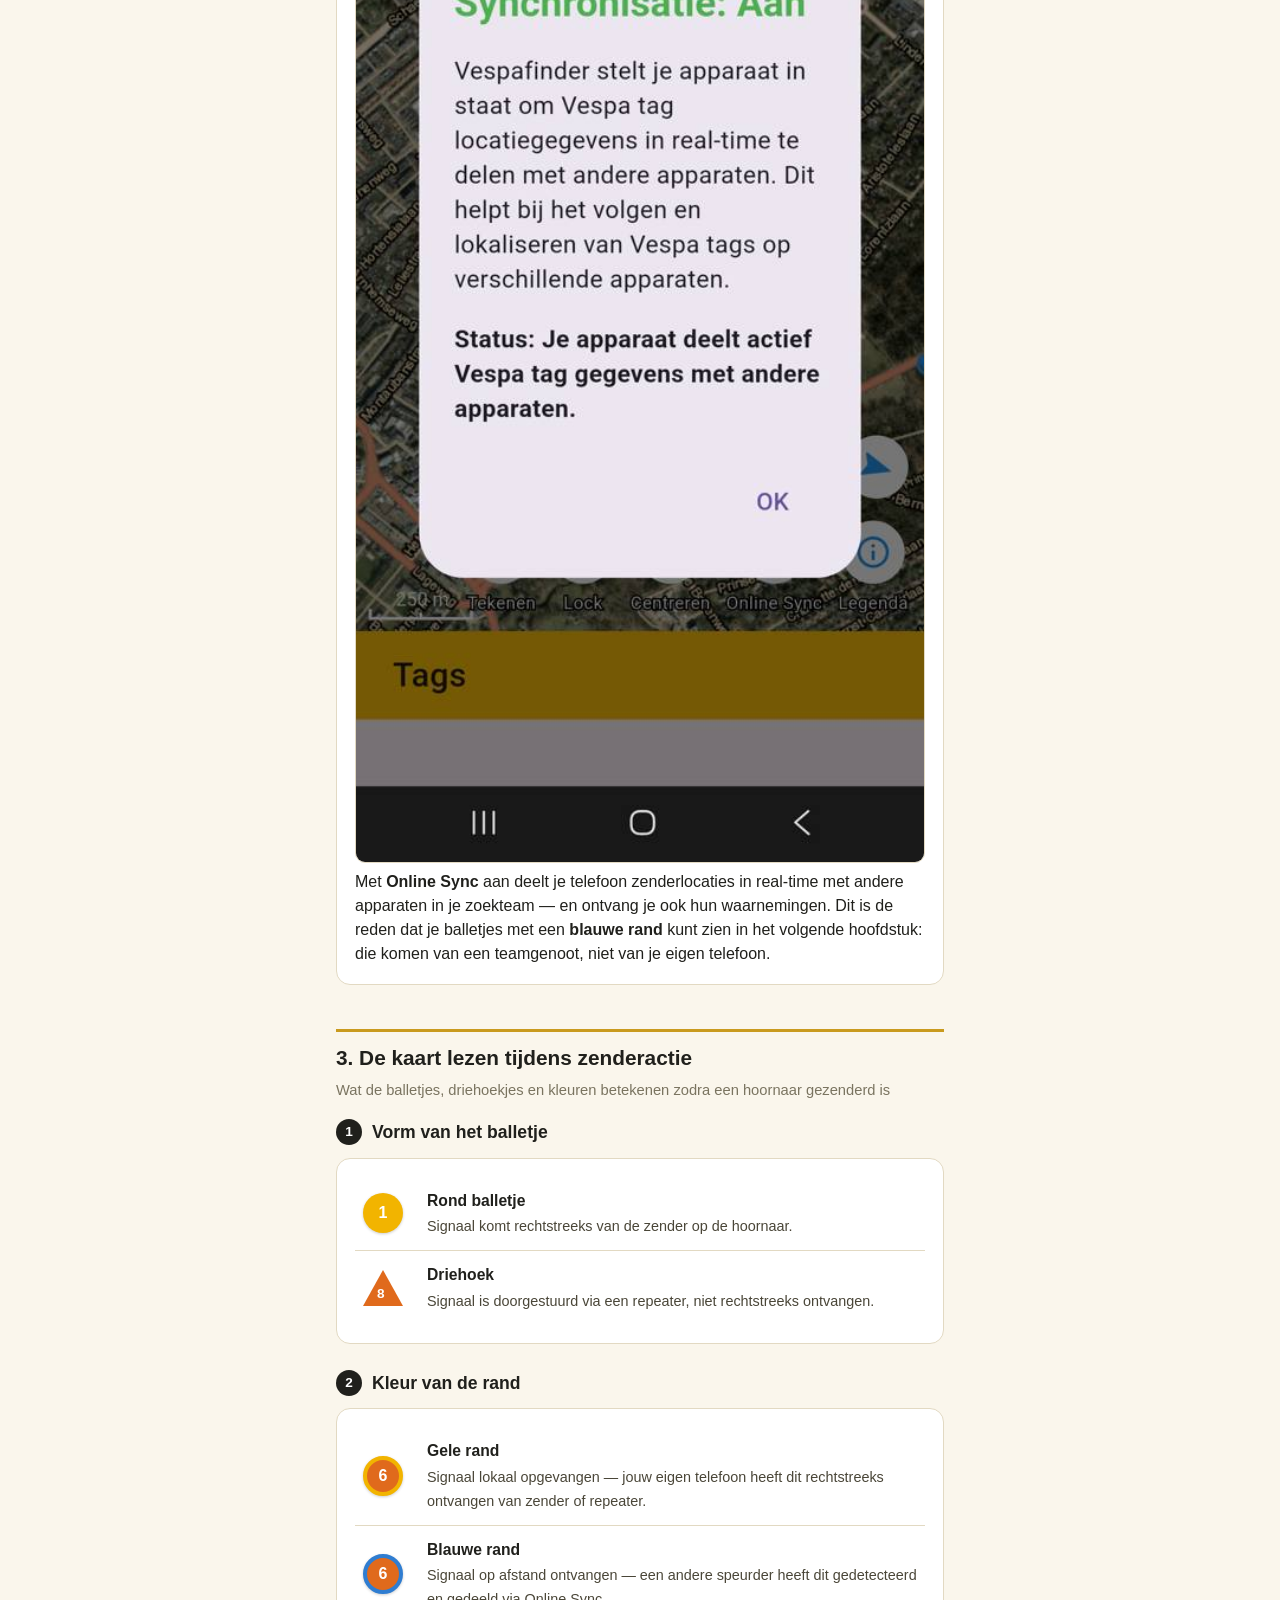
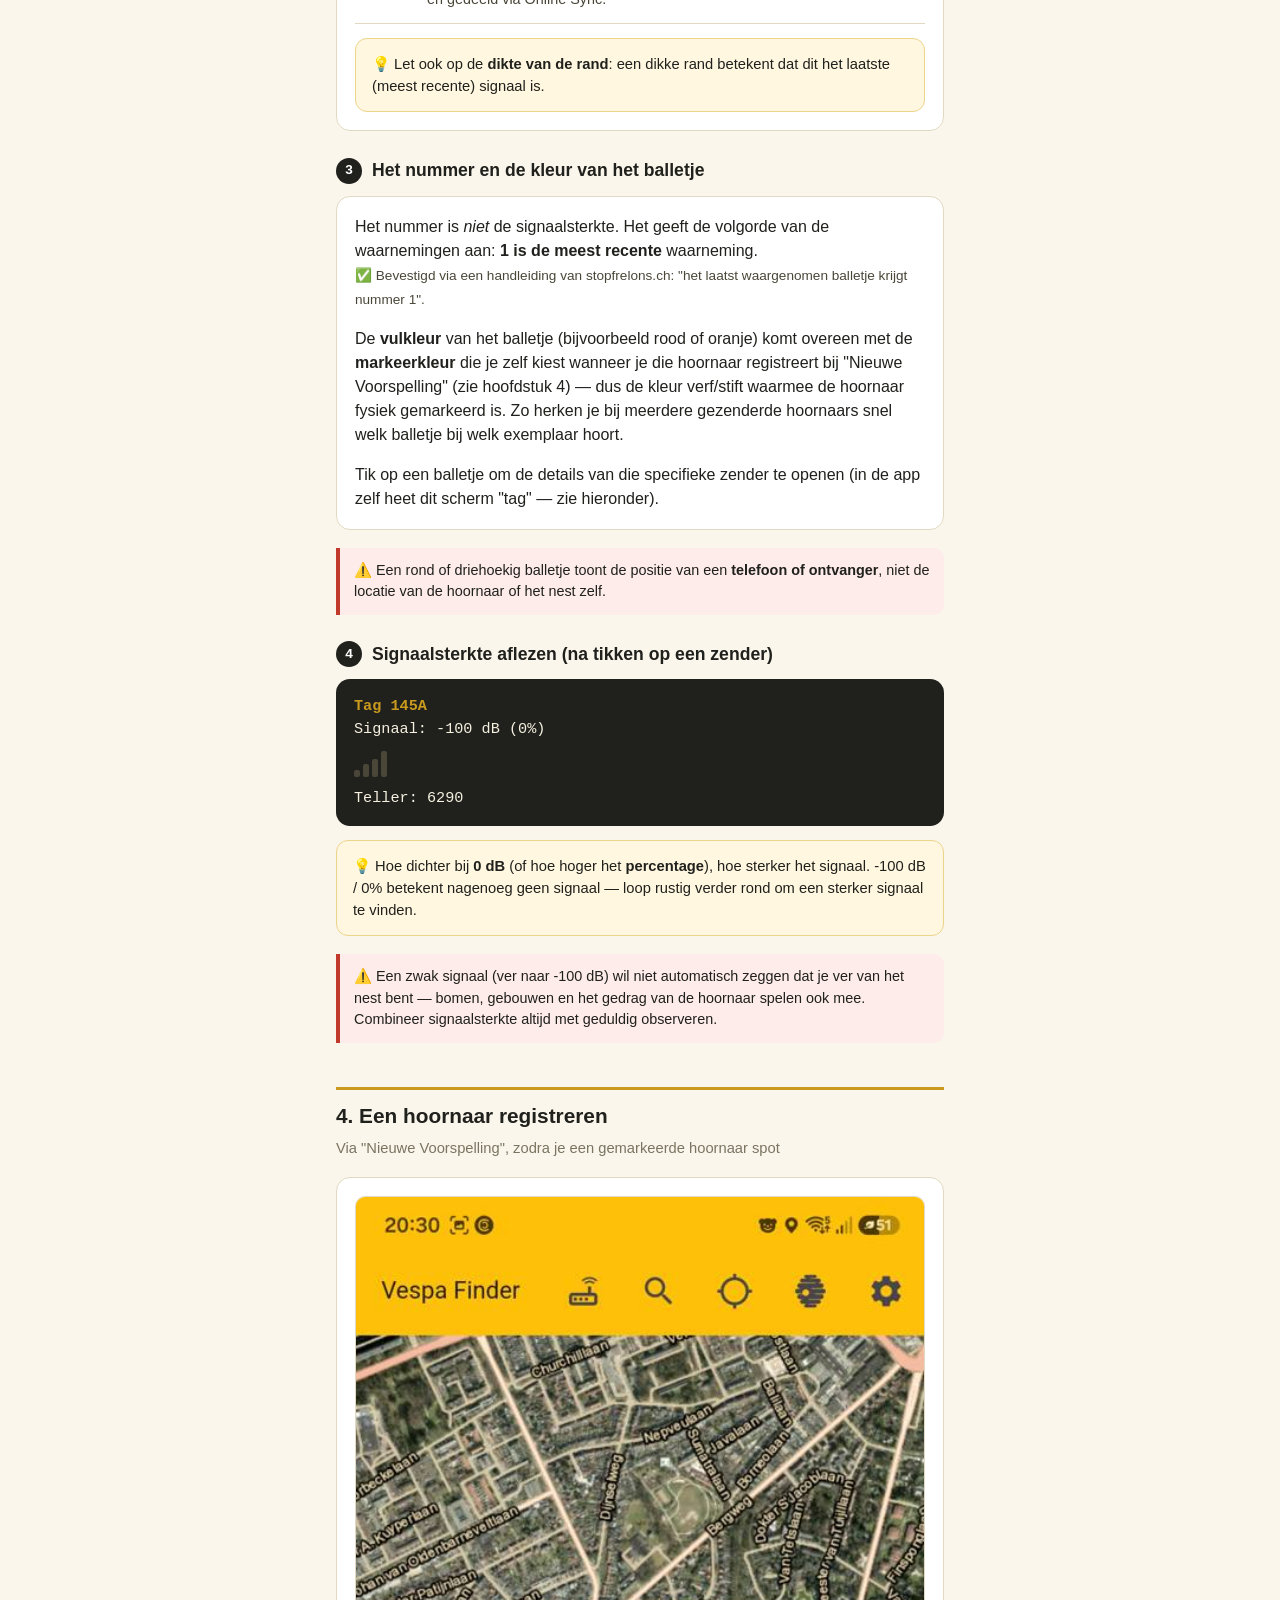
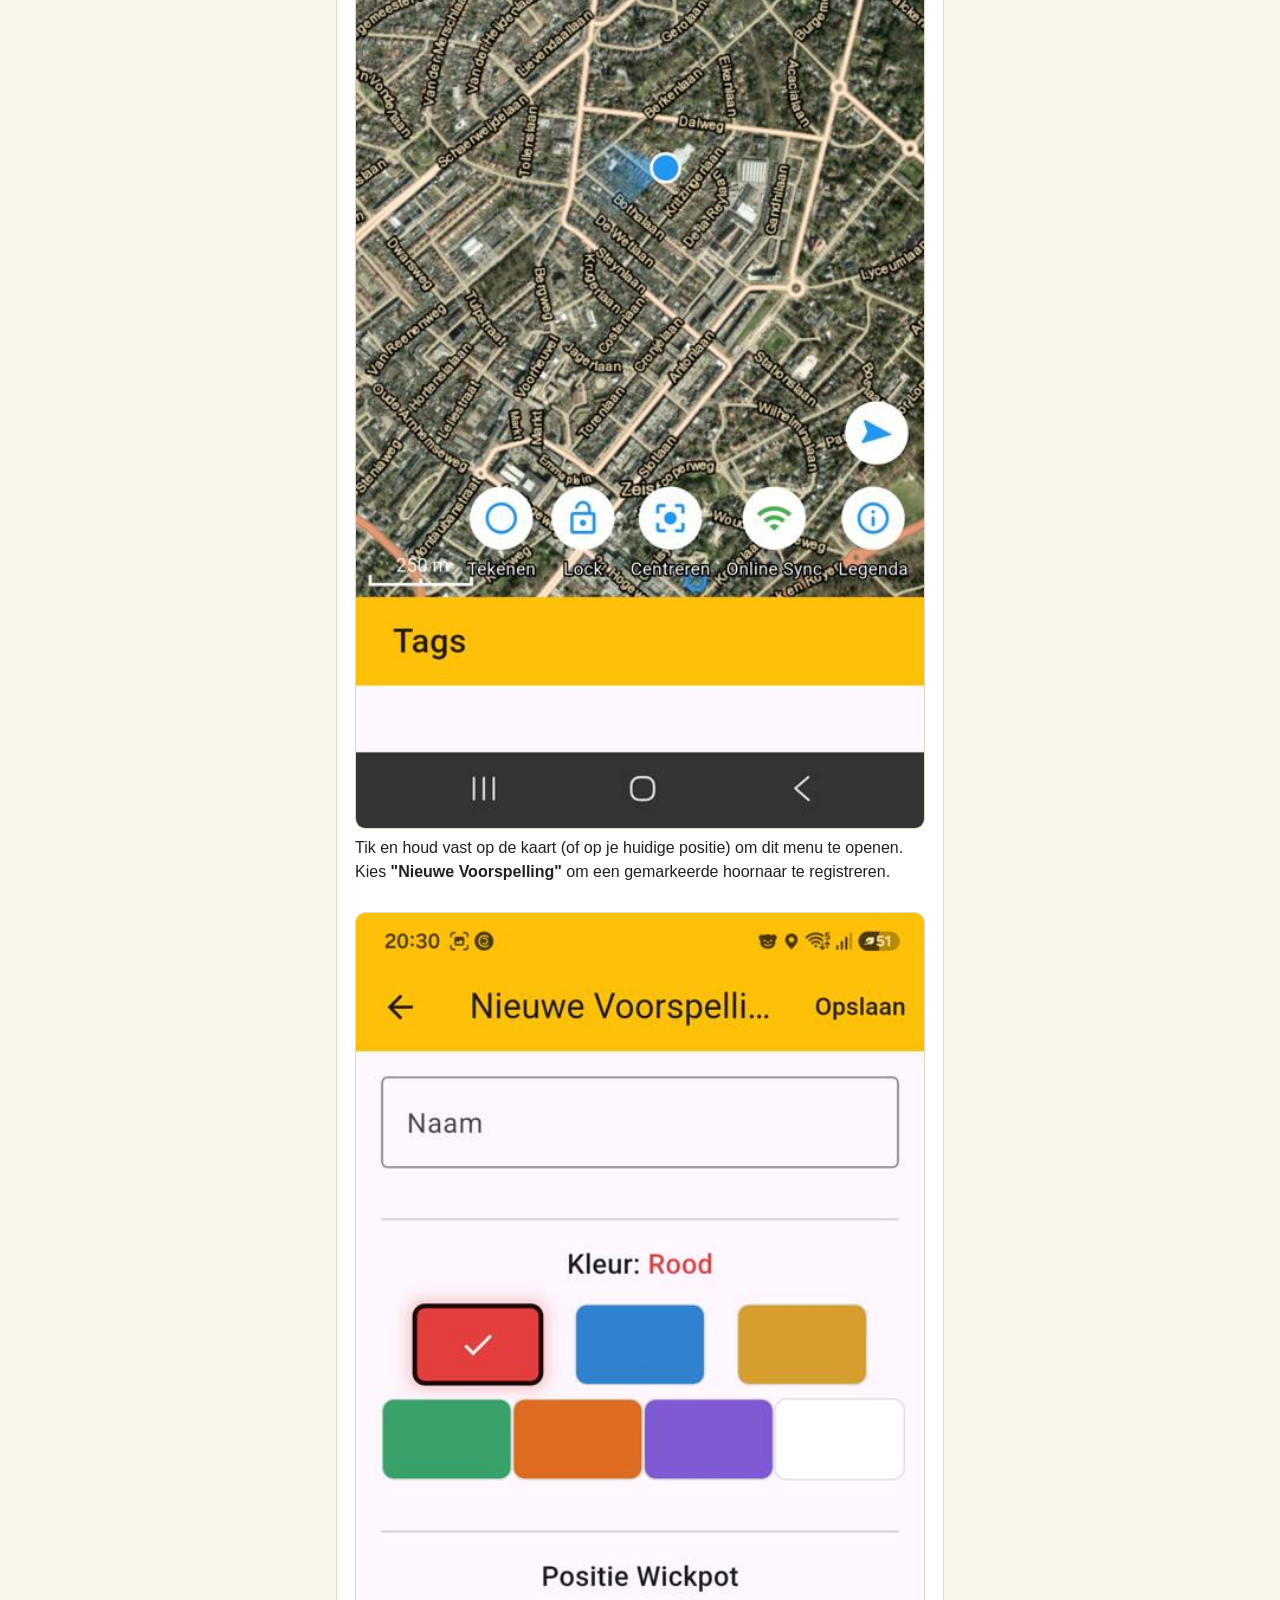
==== commit dc5619d9: "Fix 228: intro uitgelegd (alternatief/aanvulling richtpistool), voorbereiding uitgebreid (update+bat" ====
--- a/handleiding-vespafinder.html
+++ b/handleiding-vespafinder.html
@@ -1,4 +1,4 @@
-<!-- Fix 227 -->
+<!-- Fix 228 -->
 <!DOCTYPE html>
 <html lang="nl">
 <head>
@@ -180,6 +180,11 @@
 
   <div class="intro">
     Vespa Finder is de app van Robor Nature waarmee je een gezenderde Aziatische hoornaar volgt naar het nest. Deze handleiding legt uit hoe je de app voorbereidt, instelt en tijdens het zoeken de kaart leest.
+    <p style="margin:12px 0 0;">De app op je eigen telefoon is zowel een <strong>alternatief</strong> als een <strong>aanvulling</strong> op de richtpistolen (repeaters):</p>
+    <ul class="check" style="margin-top:6px;">
+      <li><strong>Alternatief</strong> — je telefoon kan zelf het BLE-signaal van de zender ontvangen, dus je kunt ook zonder richtpistool zoeken (handig als je er niet genoeg hebt, of als iedereen in het team meekijkt).</li>
+      <li><strong>Aanvulling</strong> — een richtpistool is gevoeliger en richtingsgevoelig, en kan het signaal versterkt doorsturen naar je telefoon (dan zie je een driehoekje i.p.v. een rondje). Zo vergroot je het bereik en de nauwkeurigheid t.o.v. alleen je telefoon.</li>
+    </ul>
   </div>
 
   <!-- ================= HOOFDSTUK 1: VOORBEREIDING ================= -->
@@ -193,7 +198,8 @@
         <li>Telefoon volledig opgeladen (100%) — eventueel een powerbank meenemen</li>
         <li>Bluetooth ingeschakeld</li>
         <li>GPS / locatievoorziening ingeschakeld</li>
-        <li>Vespa Finder-app geïnstalleerd (Play Store voor Android, App Store voor iPhone)</li>
+        <li>Vespa Finder-app geïnstalleerd (Play Store voor Android, App Store voor iPhone) én <strong>bijgewerkt naar de laatste versie</strong> — updates verbeteren regelmatig de ontvangst</li>
+        <li><strong>Batterijbesparing/batterijoptimalisatie uitgeschakeld</strong> voor de app — anders beperkt je telefoon de achtergrondactiviteit, wat zorgt voor een zwakkere of onderbroken ontvangst (zie ook hoofdstuk 2, Algemeen)</li>
         <li>Zender(s) en eventuele repeaters opgeladen en bij de hand</li>
       </ul>
     </div>
@@ -240,6 +246,10 @@
       <div class="tip">
         ✅ <strong>Repeater = richtpistool:</strong> volgens een handleiding van stopfrelons.ch (partner van Robor Nature) worden repeaters daar letterlijk <em>"pistolets"</em> (pistolen) genoemd. Jouw "richtpistool" is dus hetzelfde apparaat als de repeater.
       </div>
+      <div class="tip">
+        🔧 <strong>Hoe maakt de app contact met de zender? (moet je koppelen/pairen?)</strong><br>
+        Nee — er is geen traditionele Bluetooth-koppeling (pairing) nodig, zoals bij bijvoorbeeld oordopjes. De zender zendt continu een <strong>Bluetooth Low Energy (BLE)</strong>-signaal uit (een soort "roepsignaal" zonder verbinding), en je telefoon (of repeater) luistert dit signaal gewoon af zodra Bluetooth aanstaat. Volgens Robor Nature is dit bewust zo ontworpen: recente kits melden expliciet dat koppelen van zenders niet meer nodig is. Zet dus alleen Bluetooth aan — een koppelstap in je telefooninstellingen hoef je niet te doorlopen.
+      </div>
     </div>
   </section>
 
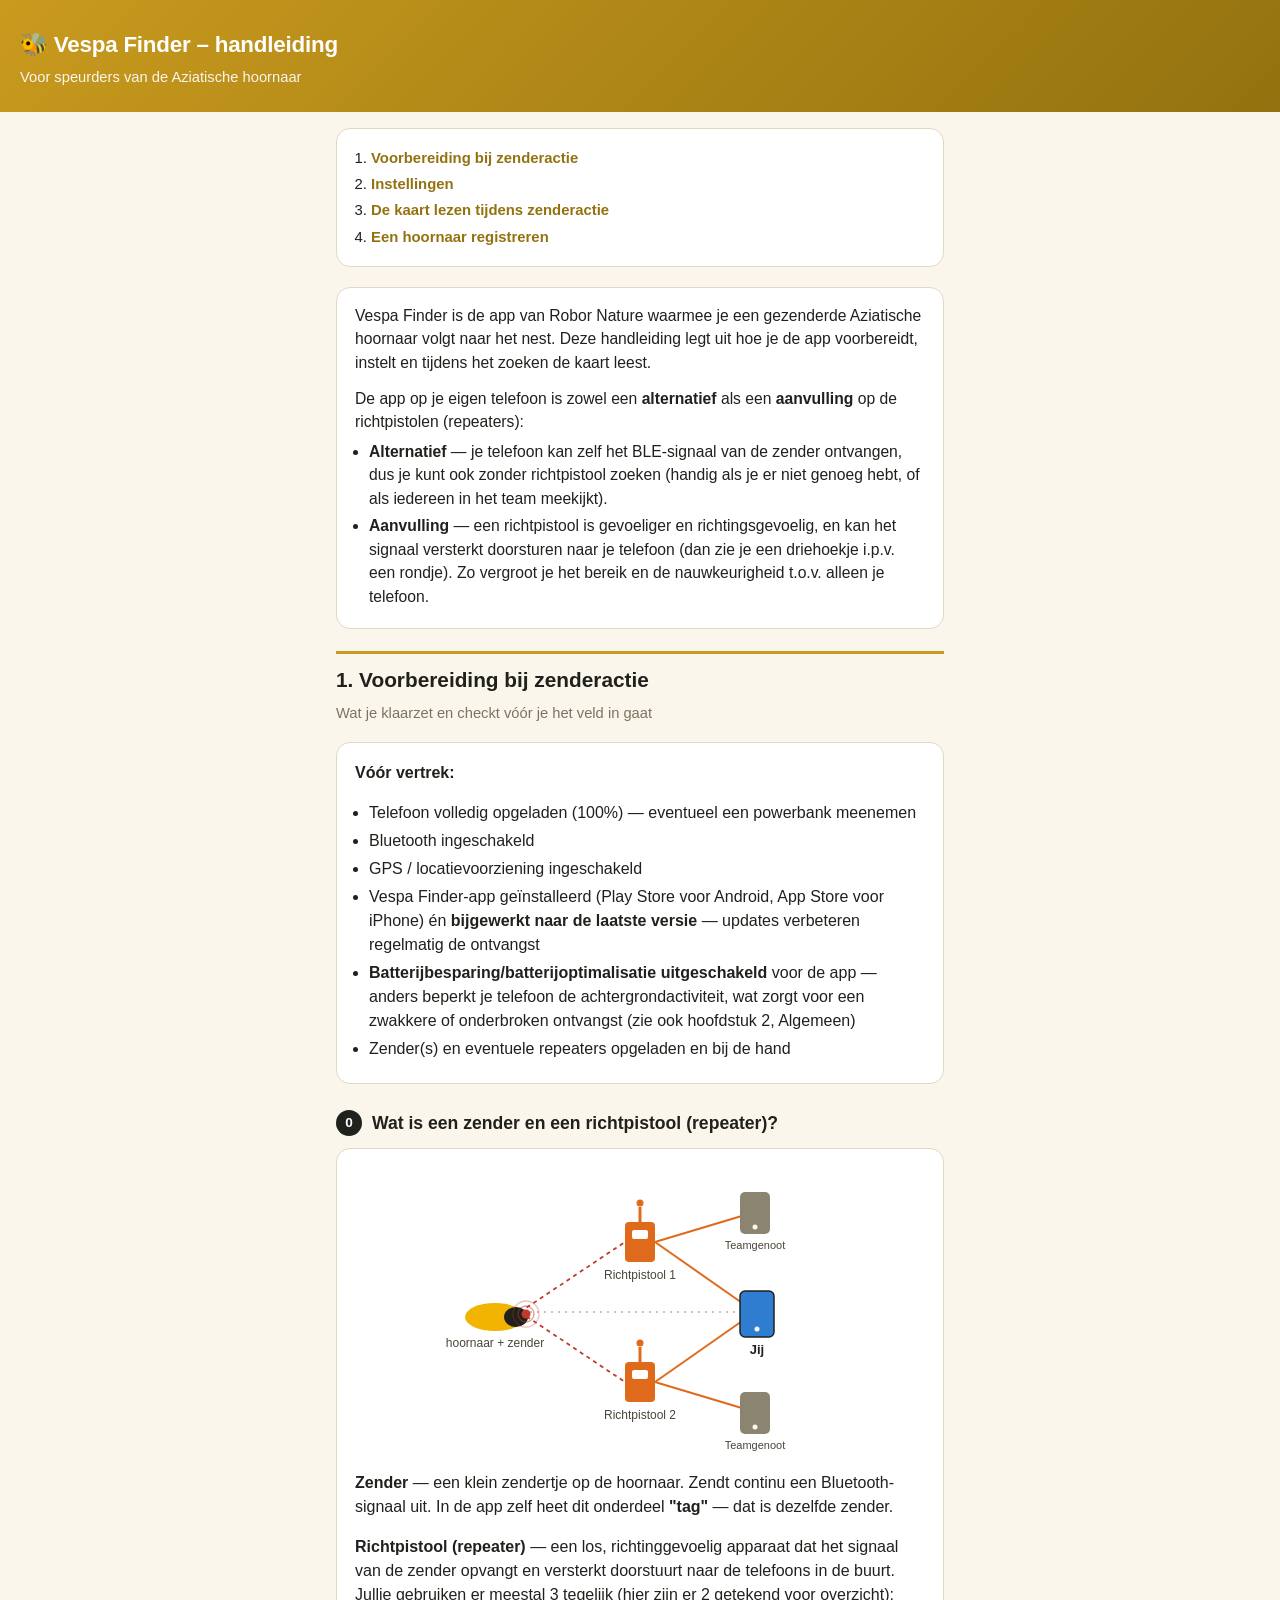
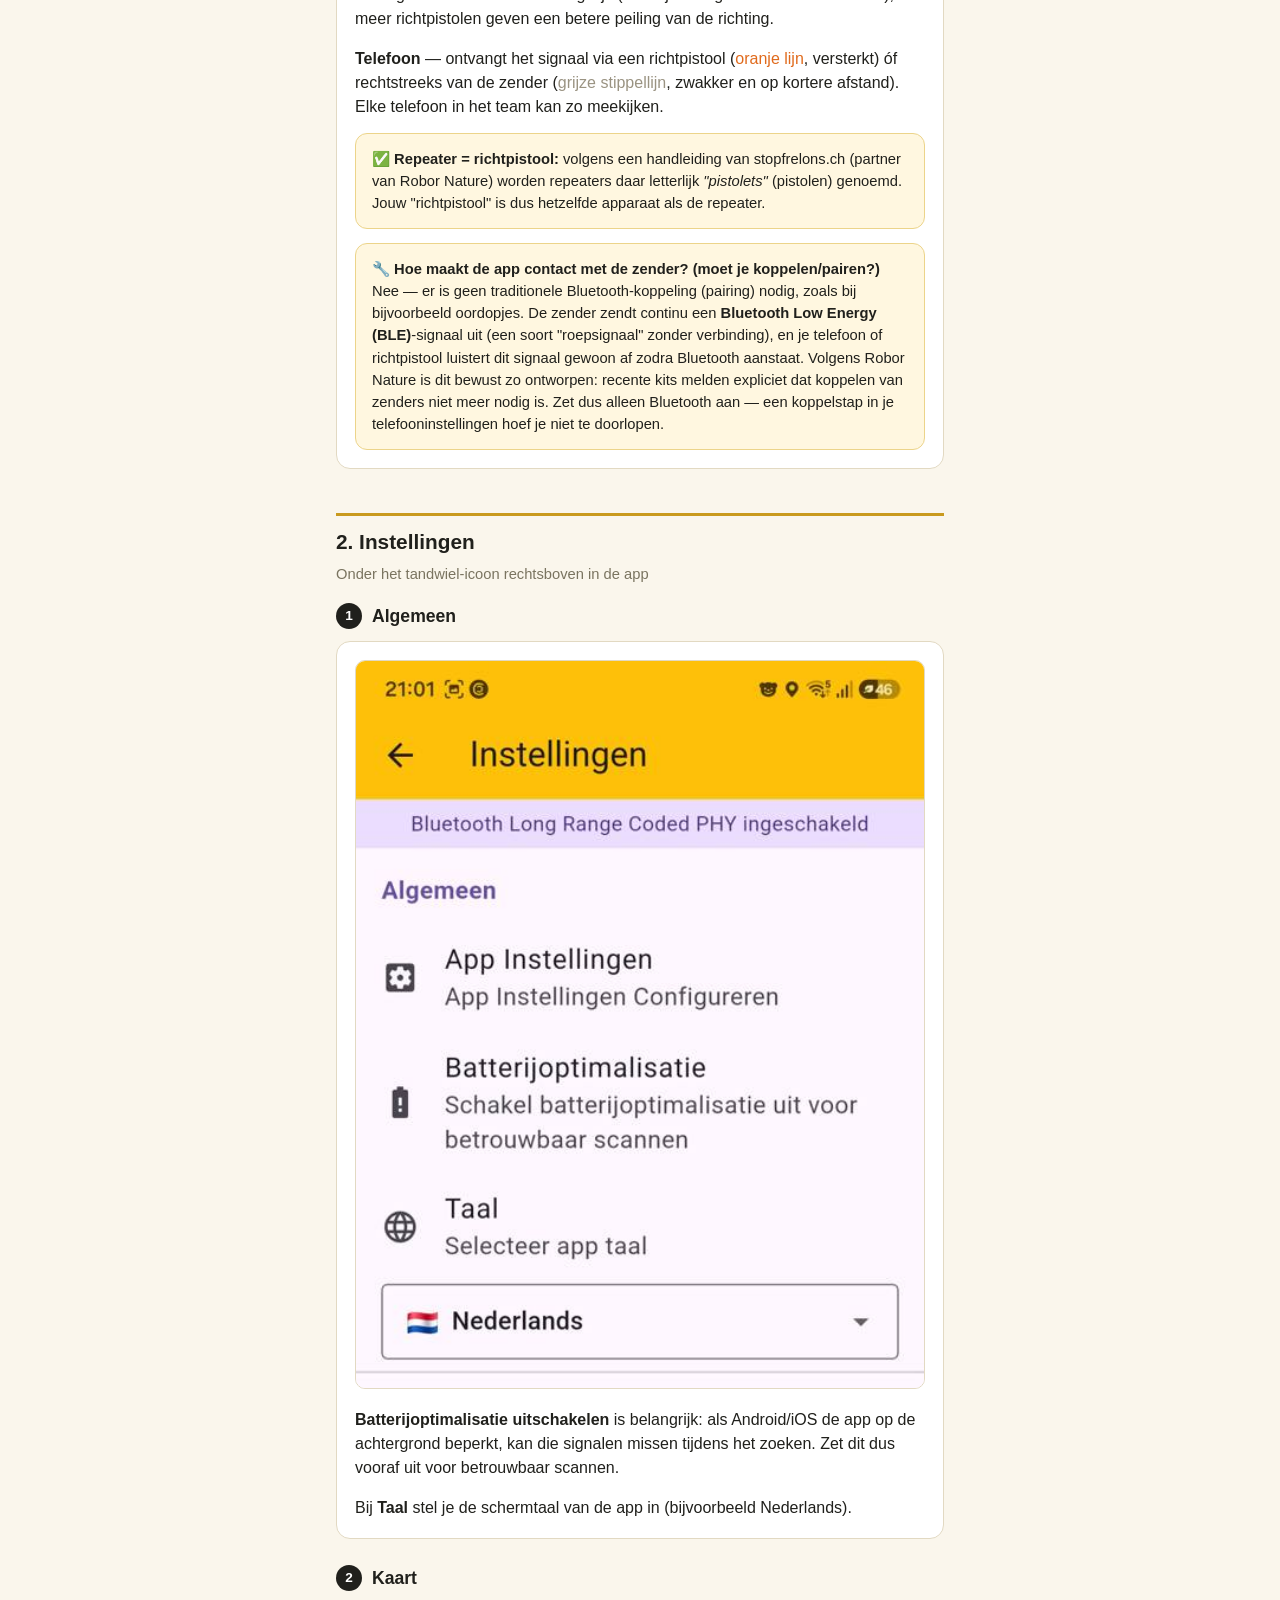
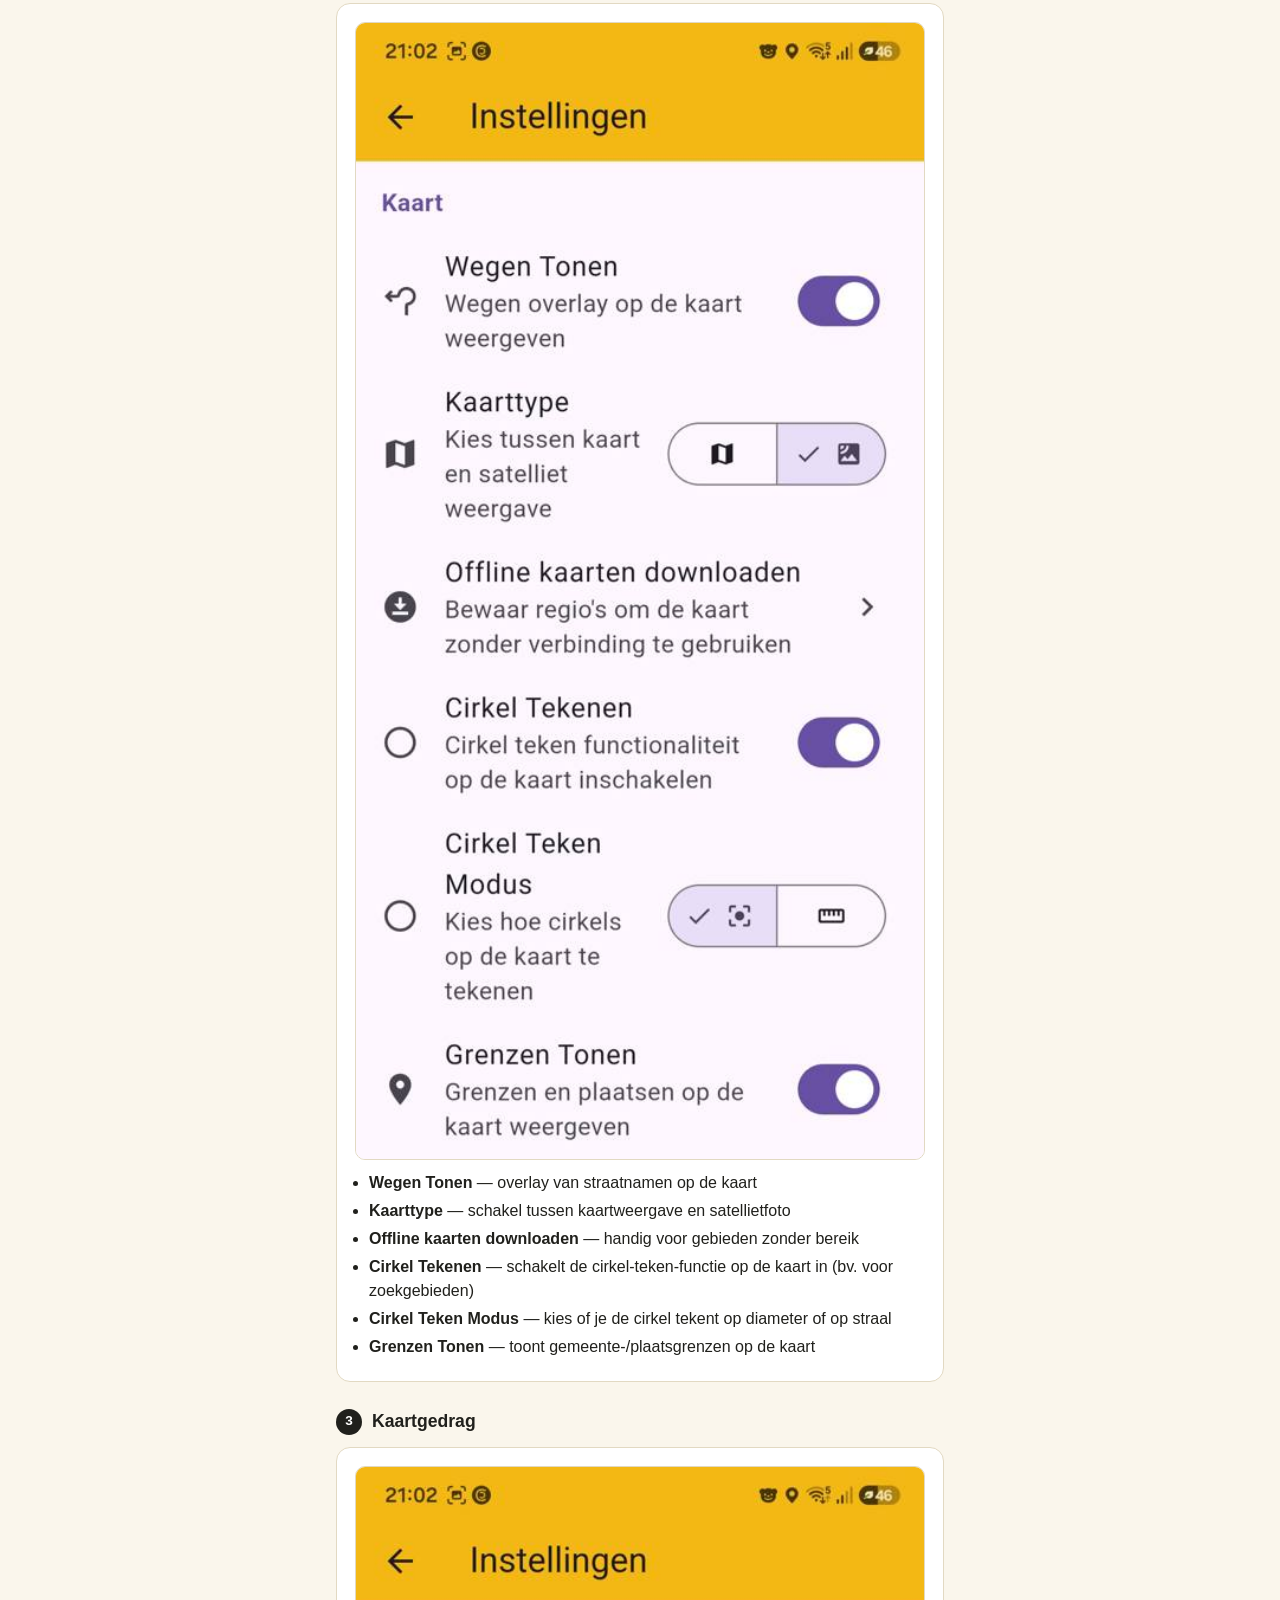
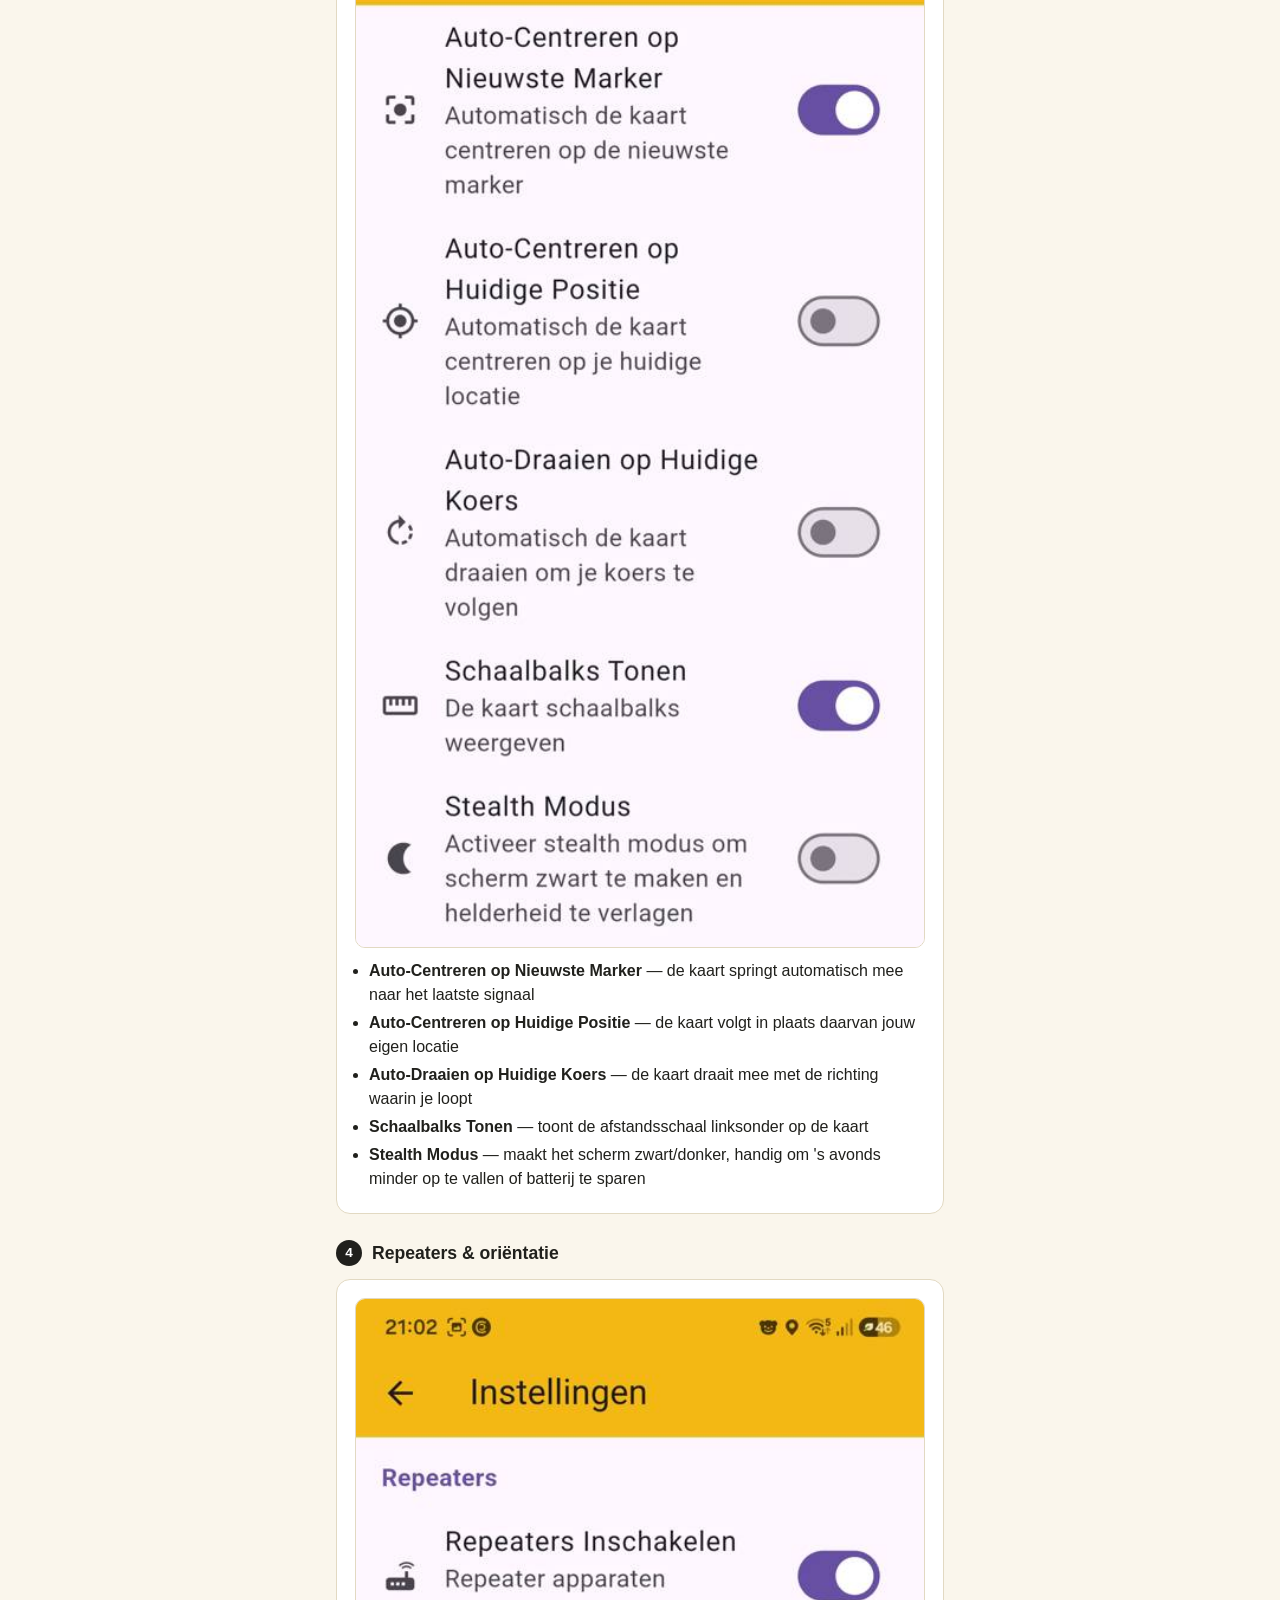
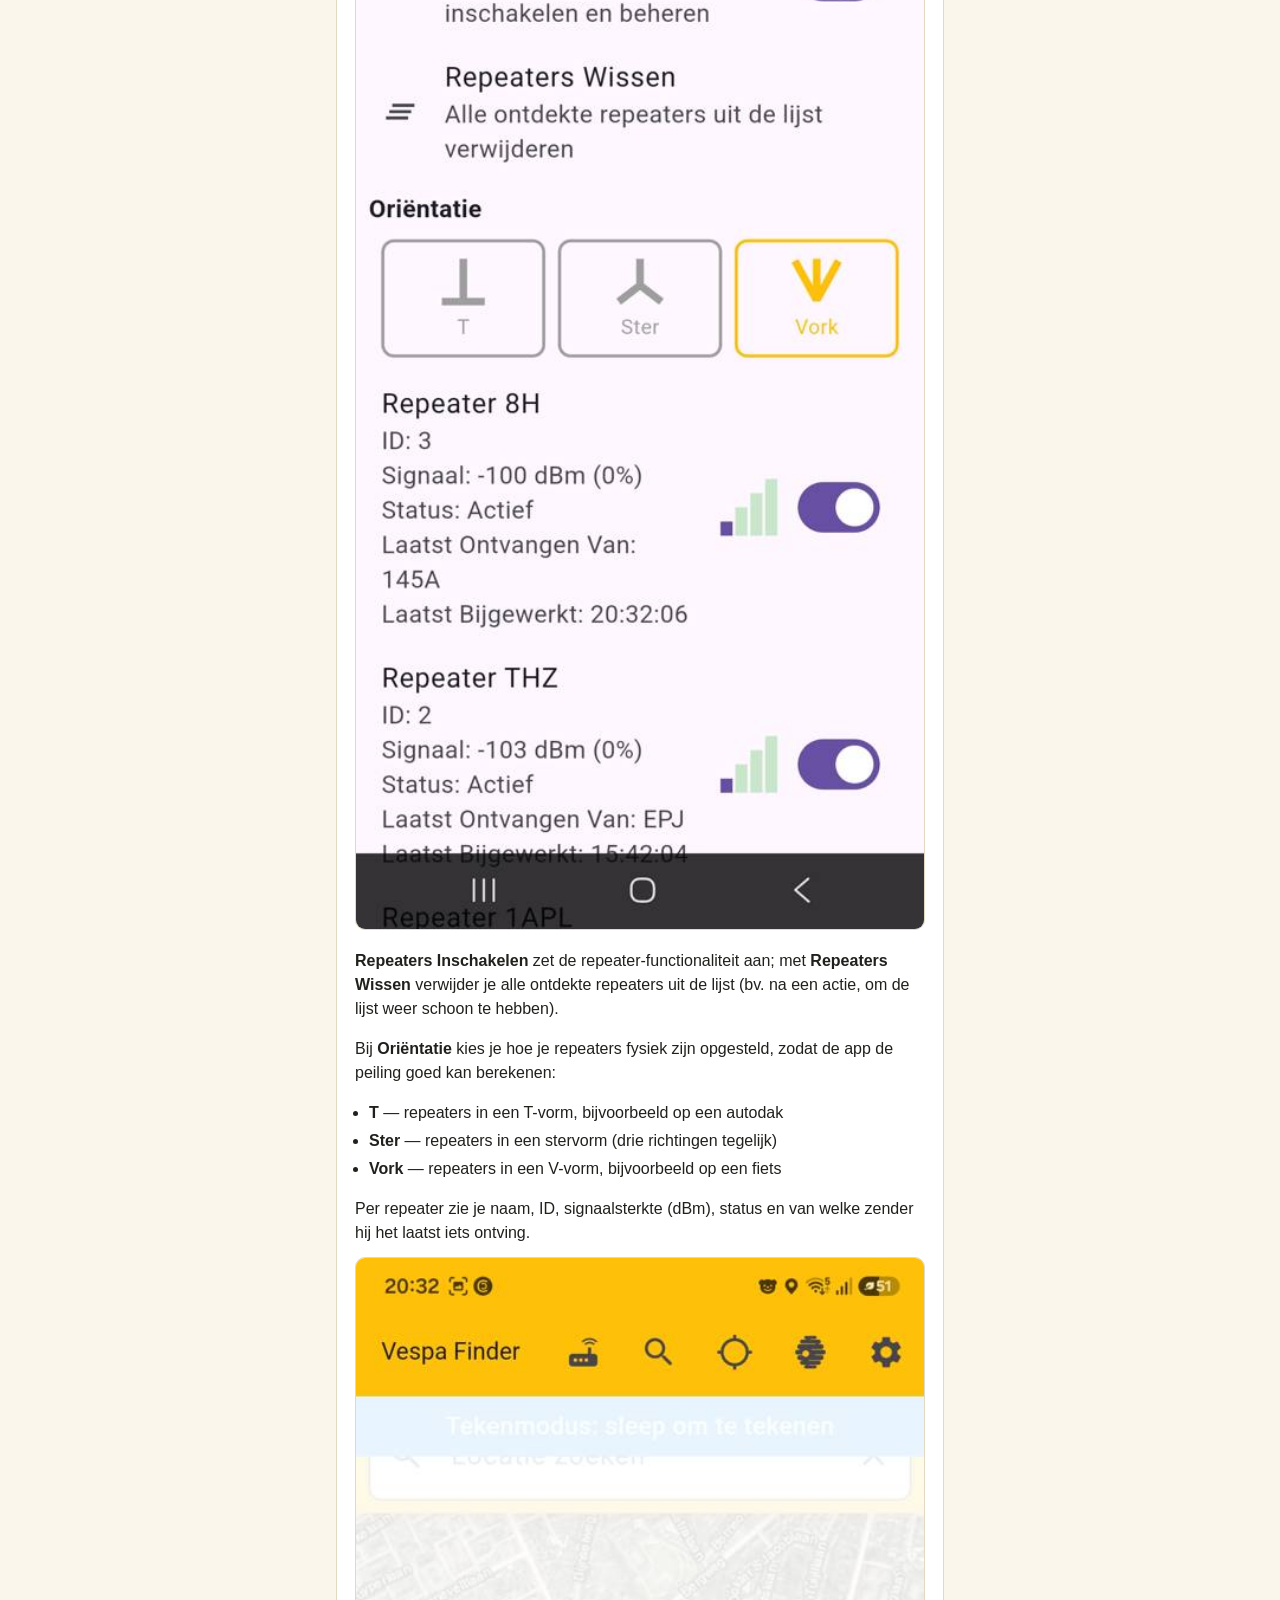
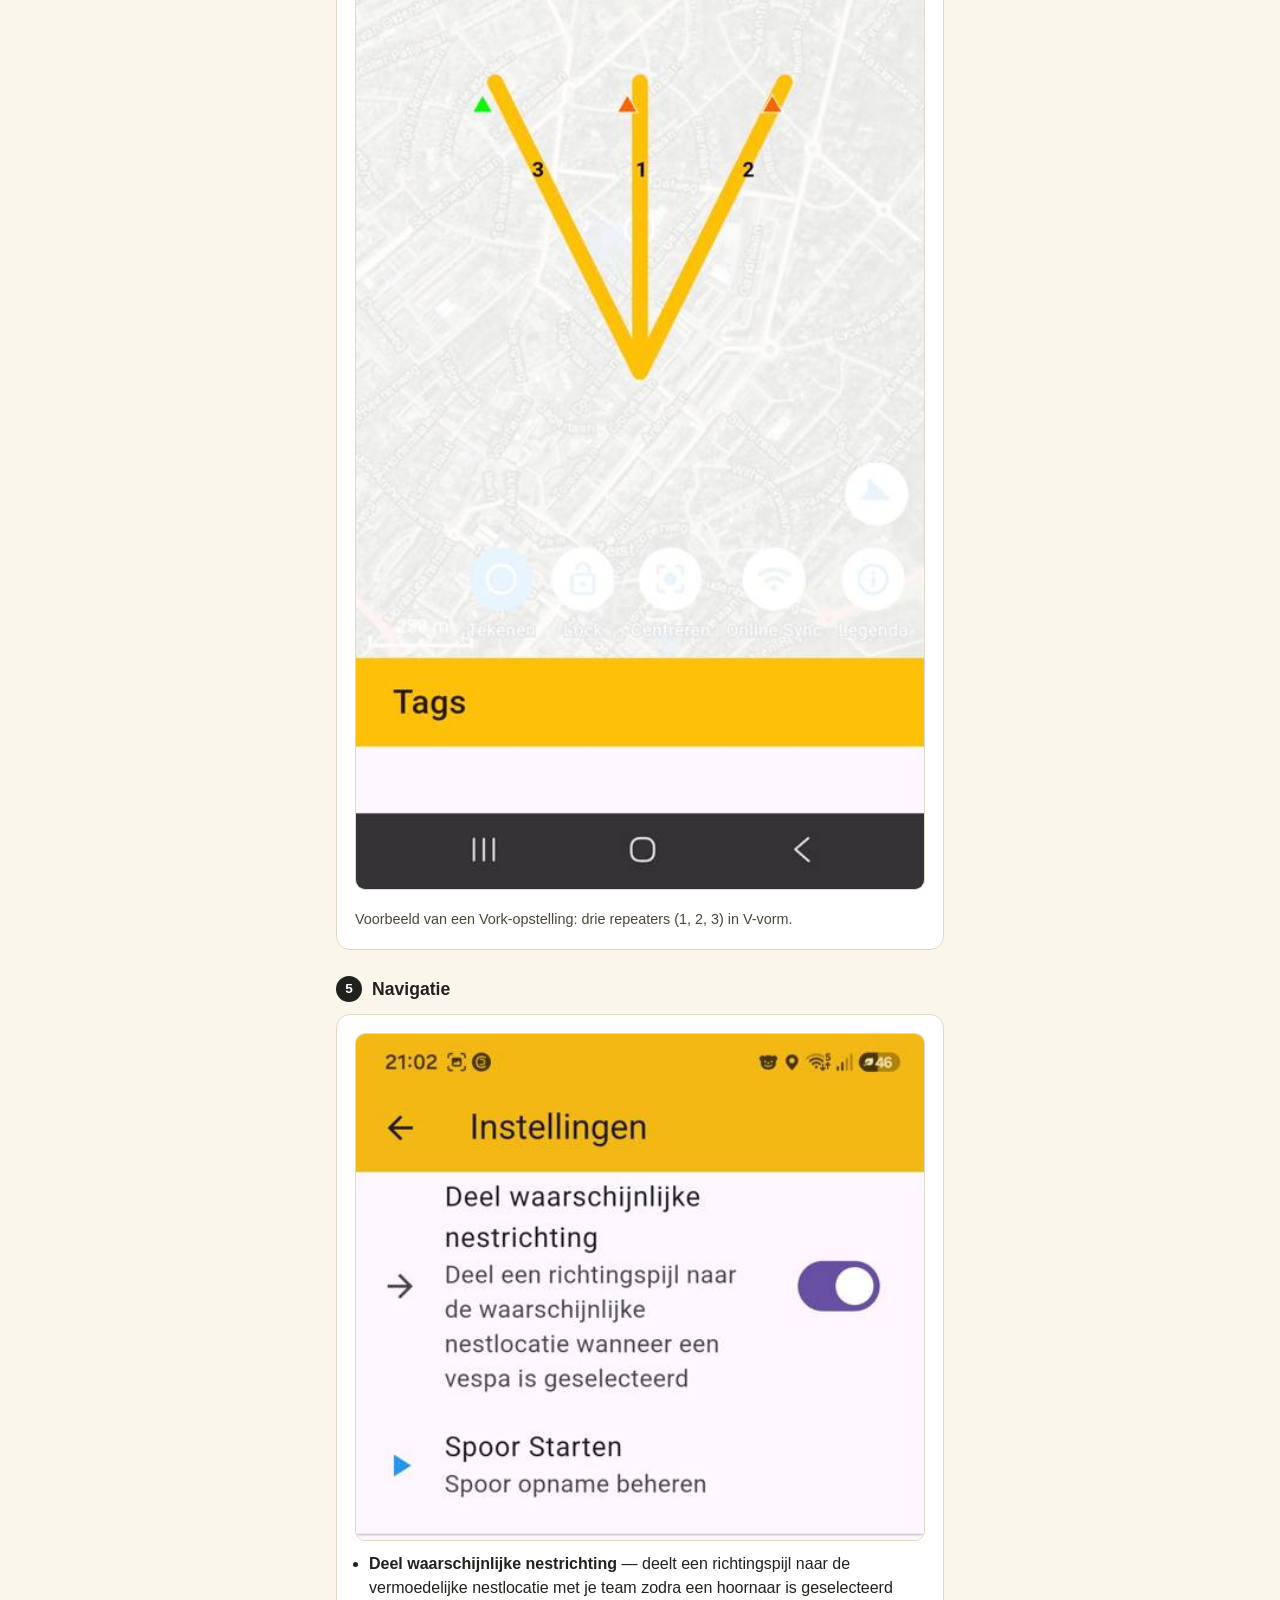
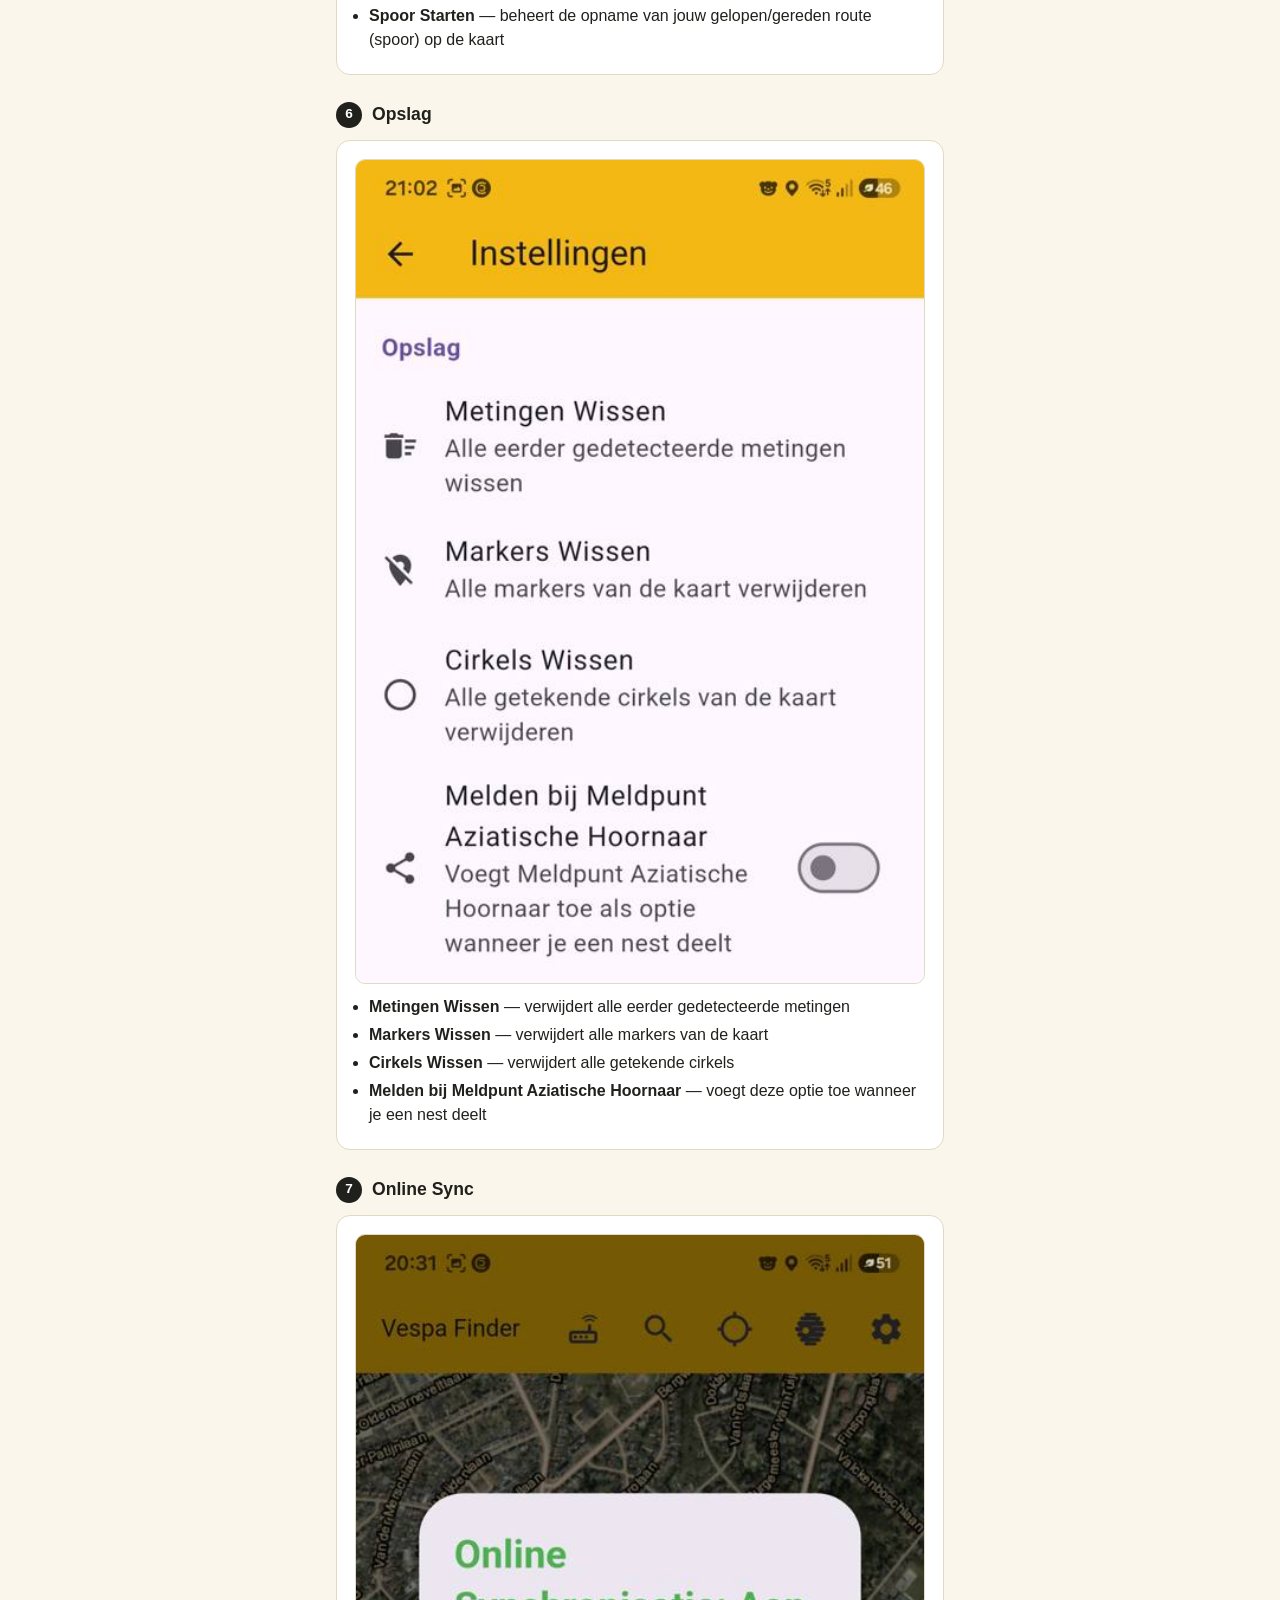
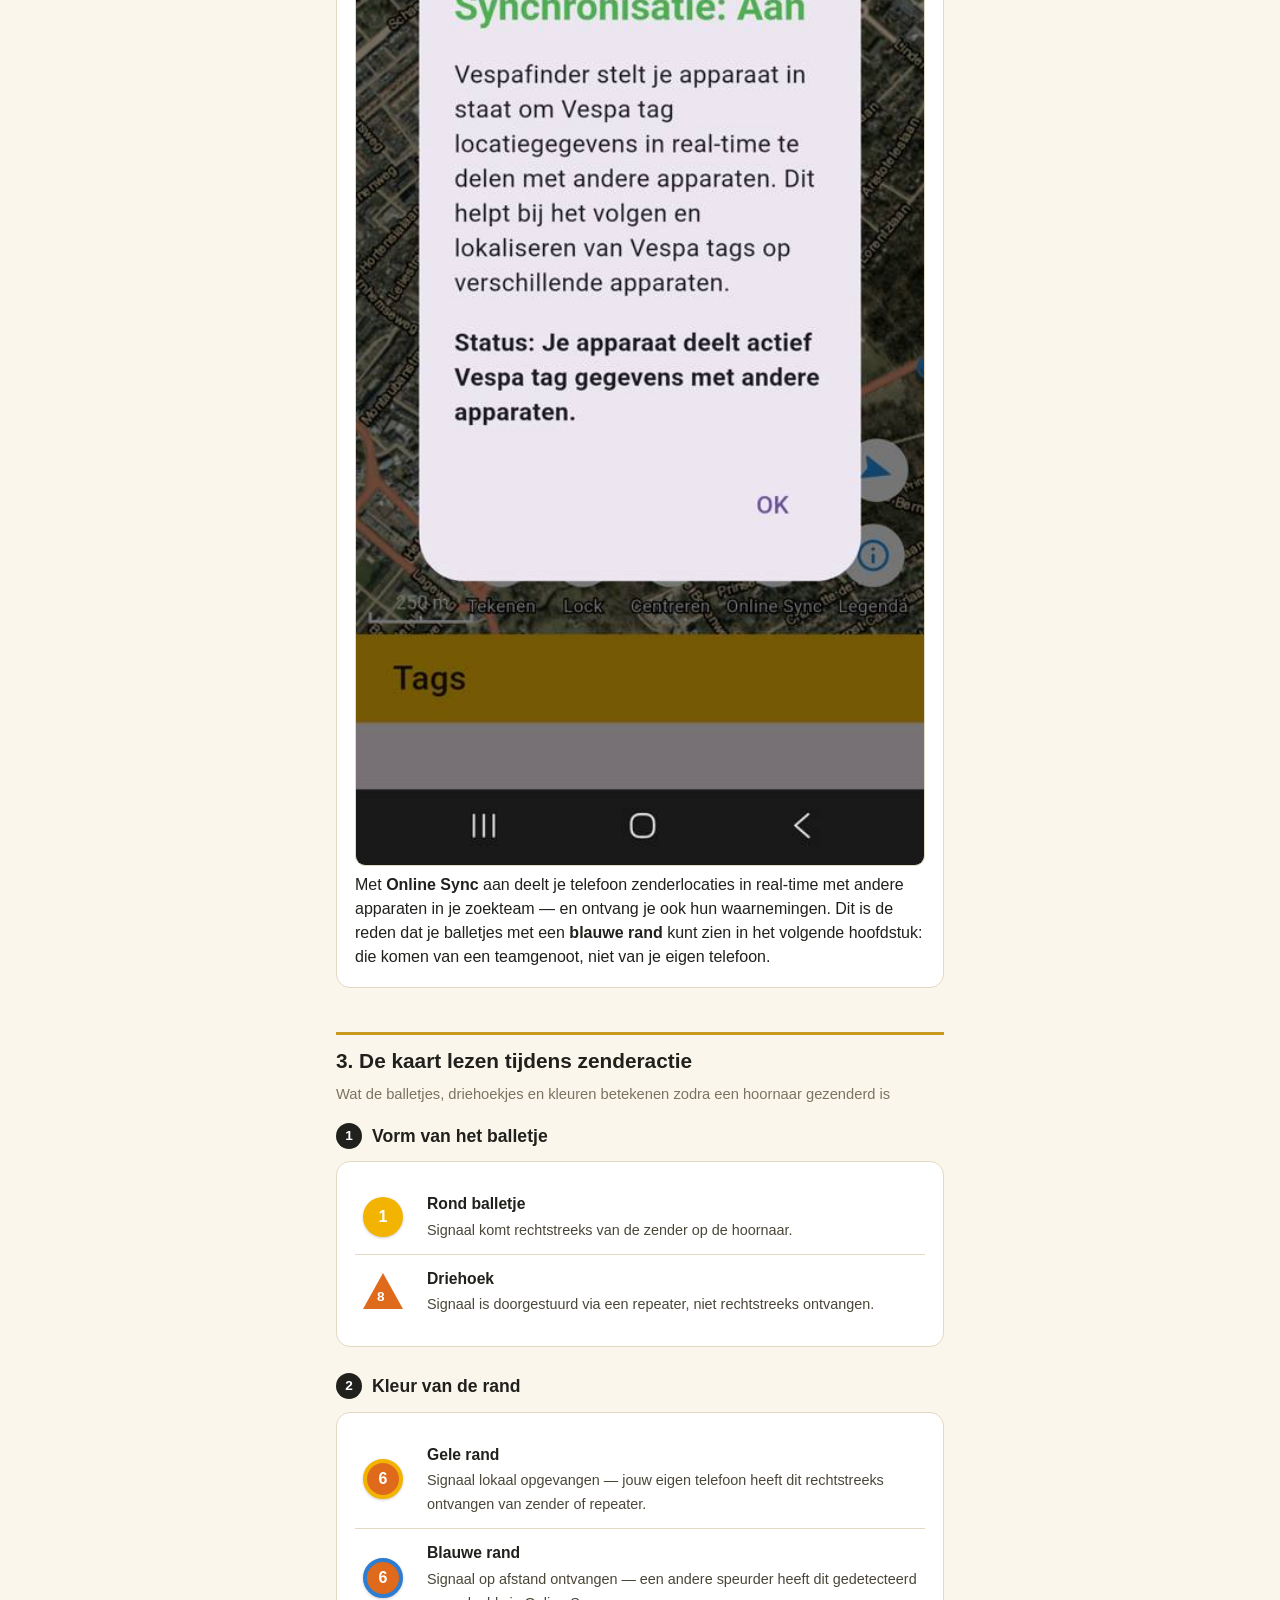
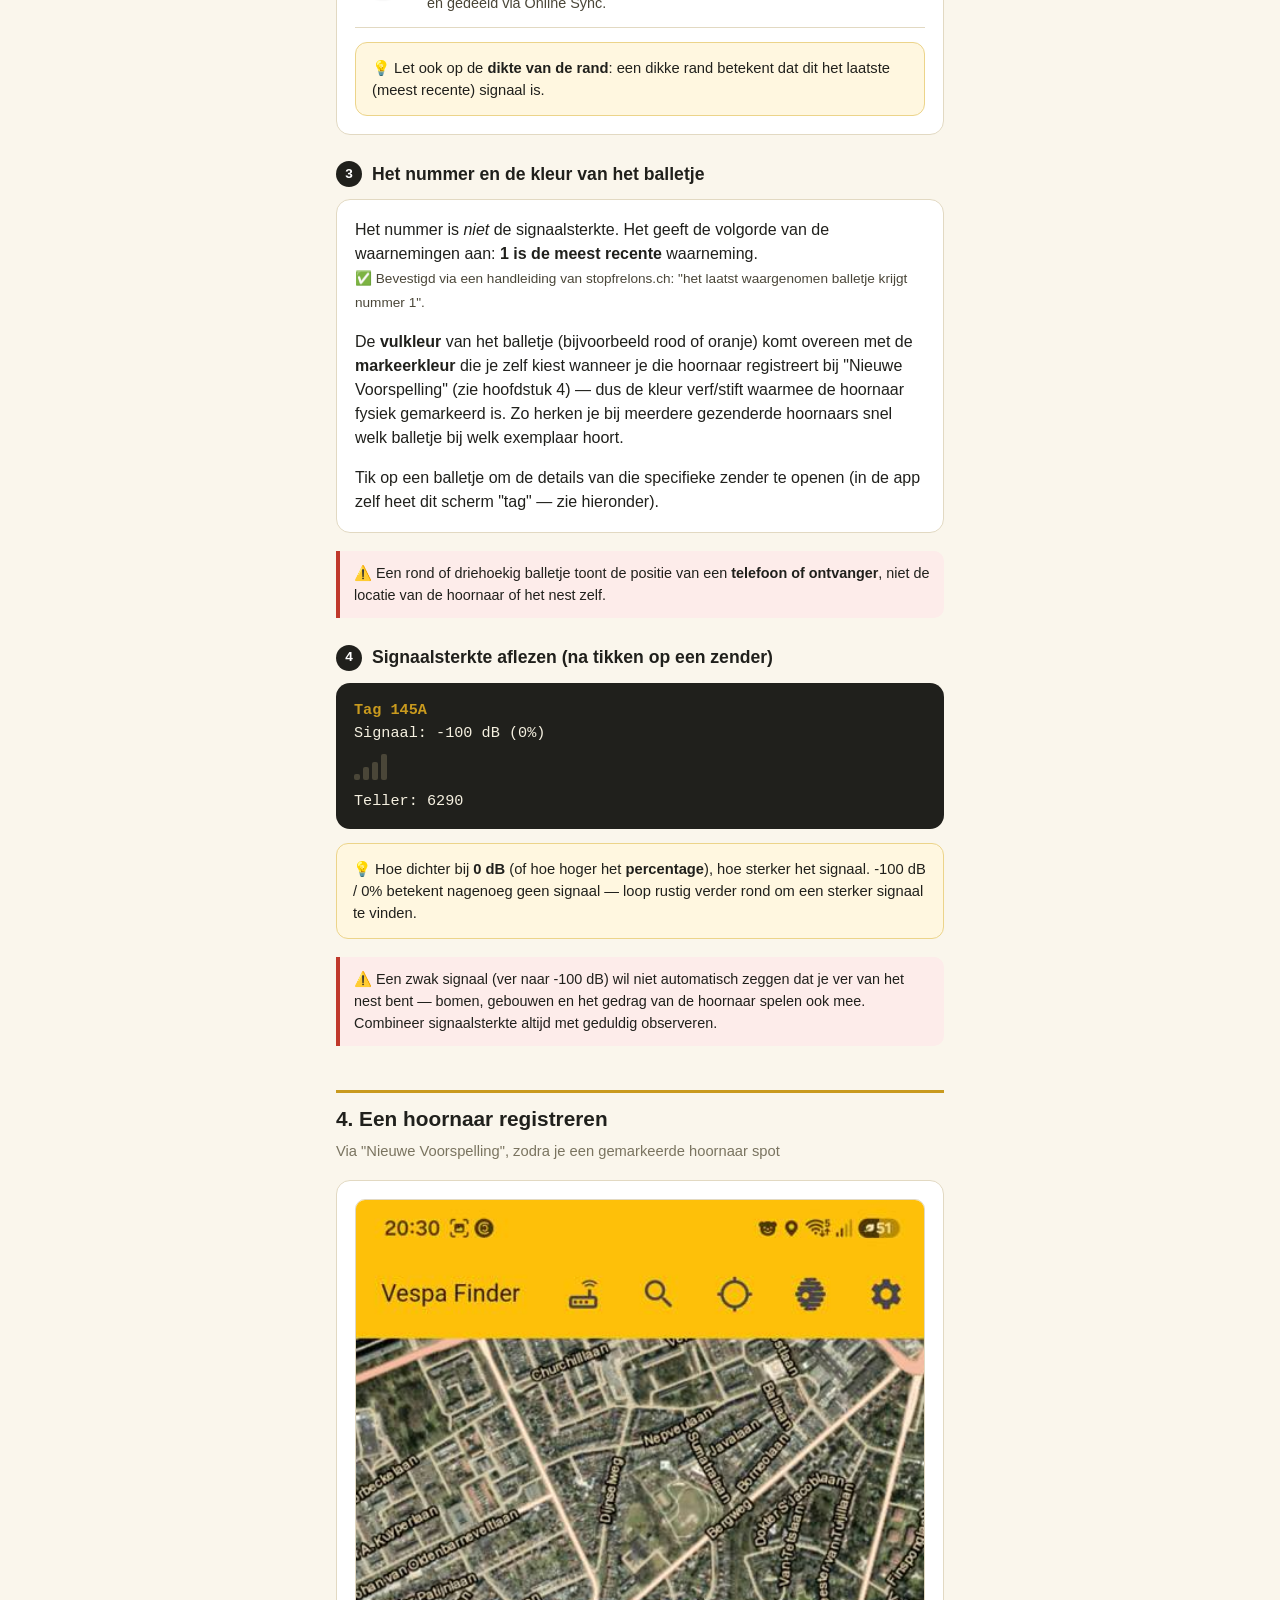
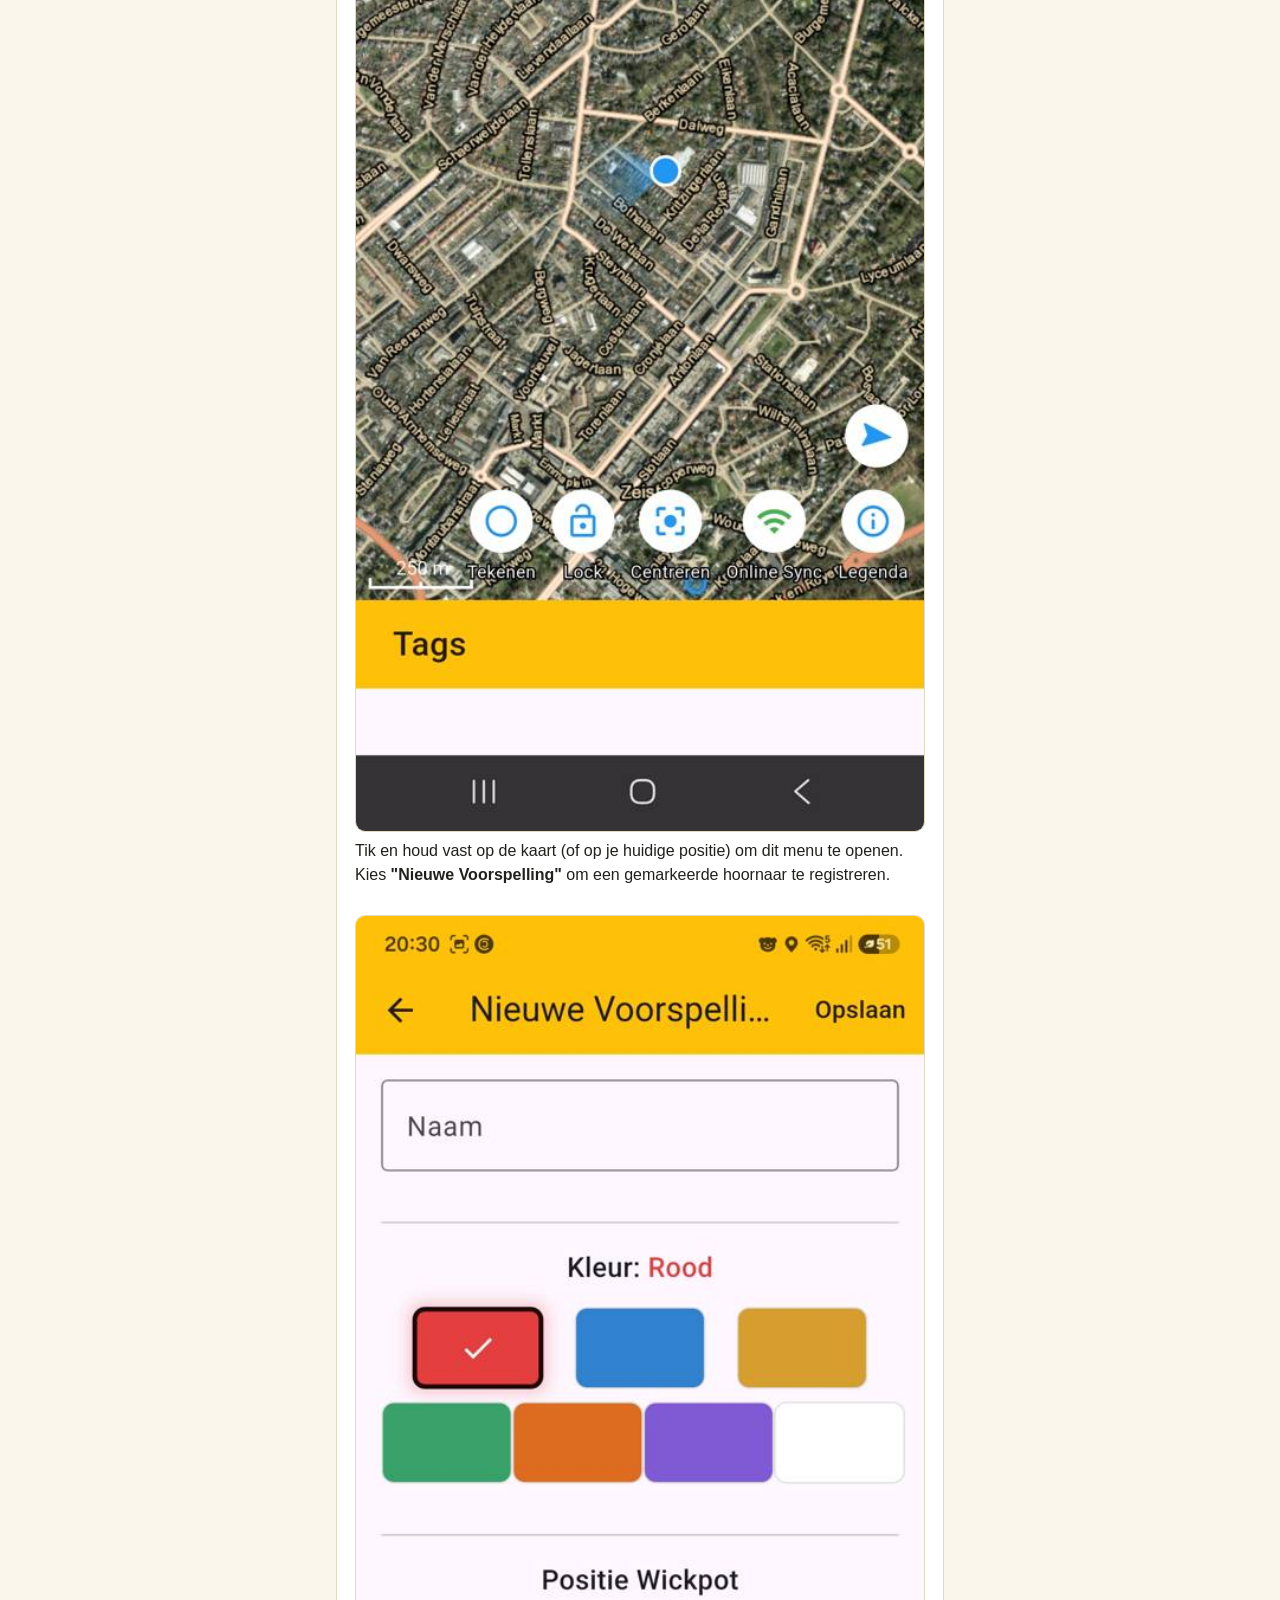
==== commit 048c2349: "Fix 229: zender/richtpistool-sectie opnieuw ontworpen als één duidelijke illustratie (zender > richt" ====
--- a/handleiding-vespafinder.html
+++ b/handleiding-vespafinder.html
@@ -1,4 +1,4 @@
-<!-- Fix 228 -->
+<!-- Fix 229 -->
 <!DOCTYPE html>
 <html lang="nl">
 <head>
@@ -206,49 +206,74 @@
   </section>
 
   <section>
-    <h2><span class="nr">0</span> Wat is een zender en een repeater?</h2>
-    <div class="kaart">
-      <div class="uitleg-blok">
-        <svg width="100%" height="110" viewBox="0 0 320 110" style="display:block;margin-bottom:8px;">
-          <ellipse cx="70" cy="55" rx="34" ry="16" fill="#f2b400"/>
-          <ellipse cx="95" cy="55" rx="14" ry="12" fill="#20201c"/>
-          <circle cx="106" cy="52" r="5" fill="#c0392b"/>
-          <circle cx="106" cy="52" r="9" fill="none" stroke="#c0392b" stroke-width="1.5" opacity=".6"/>
-          <circle cx="106" cy="52" r="15" fill="none" stroke="#c0392b" stroke-width="1.5" opacity=".35"/>
-          <circle cx="106" cy="52" r="21" fill="none" stroke="#c0392b" stroke-width="1.5" opacity=".2"/>
-          <text x="70" y="98" font-size="13" fill="#4a4638" text-anchor="middle" font-family="inherit">hoornaar + zender</text>
-          <text x="106" y="20" font-size="11" fill="#c0392b" text-anchor="middle" font-family="inherit">signaal</text>
-        </svg>
-        <strong>Zender</strong>
-        <span>Een klein zendertje dat op de hoornaar wordt bevestigd. Het zendt continu een radiosignaal uit, dat de Vespa Finder-app opvangt. Zo kun je de hoornaar te voet volgen — hoe sterker het signaal, hoe dichterbij je meestal bent. In de app zelf heet dit onderdeel <strong>"tag"</strong> — dat is dezelfde zender.</span>
-      </div>
-      <div class="uitleg-blok" style="margin-top:20px;">
-        <svg width="100%" height="110" viewBox="0 0 320 110" style="display:block;margin-bottom:8px;">
-          <circle cx="40" cy="60" r="7" fill="#c0392b"/>
-          <circle cx="40" cy="60" r="13" fill="none" stroke="#c0392b" stroke-width="1.5" opacity=".5"/>
-          <rect x="130" y="40" width="34" height="46" rx="4" fill="#e06a1c"/>
-          <rect x="140" y="48" width="14" height="8" rx="2" fill="#fff"/>
-          <line x1="147" y1="40" x2="147" y2="24" stroke="#e06a1c" stroke-width="3"/>
-          <circle cx="147" cy="20" r="4" fill="#e06a1c"/>
-          <line x1="55" y1="55" x2="122" y2="45" stroke="#c0392b" stroke-width="1.5" stroke-dasharray="3 3"/>
-          <circle cx="250" cy="60" r="30" fill="none" stroke="#2f7dd1" stroke-width="2" opacity=".5"/>
-          <circle cx="250" cy="60" r="20" fill="none" stroke="#2f7dd1" stroke-width="2" opacity=".7"/>
-          <rect x="238" y="52" width="24" height="38" rx="4" fill="#20201c"/>
-          <rect x="242" y="58" width="16" height="22" rx="2" fill="#2f7dd1"/>
-          <line x1="172" y1="55" x2="228" y2="58" stroke="#2f7dd1" stroke-width="1.5" stroke-dasharray="3 3"/>
-          <text x="40" y="90" font-size="12" fill="#4a4638" text-anchor="middle" font-family="inherit">zender</text>
-          <text x="147" y="100" font-size="12" fill="#4a4638" text-anchor="middle" font-family="inherit">repeater</text>
-          <text x="250" y="100" font-size="12" fill="#4a4638" text-anchor="middle" font-family="inherit">telefoon</text>
-        </svg>
-        <strong>Repeater</strong>
-        <span>Een los apparaat dat je ergens in het veld neerzet of meeneemt (bv. op een paal, autodak of fiets). Het vangt het zwakke signaal van de zender op en stuurt het versterkt door naar je telefoon. Zo vergroot je het bereik, bijvoorbeeld over grotere afstand of achter bomen/gebouwen die het directe signaal blokkeren.</span>
-      </div>
+    <h2><span class="nr">0</span> Wat is een zender en een richtpistool (repeater)?</h2>
+    <div class="kaart">
+      <svg width="100%" height="290" viewBox="0 0 400 290" style="display:block;">
+        <style>
+          text{font-family:-apple-system,BlinkMacSystemFont,"Segoe UI",Roboto,Arial,sans-serif;fill:#4a4638;}
+          .kop{font-weight:700;fill:#20201c;}
+        </style>
+
+        <!-- verbindingslijnen: zender naar richtpistolen (rood, gestippeld = direct signaal) -->
+        <line x1="80" y1="145" x2="185" y2="75" stroke="#c0392b" stroke-width="1.8" stroke-dasharray="4 4"/>
+        <line x1="80" y1="145" x2="185" y2="215" stroke="#c0392b" stroke-width="1.8" stroke-dasharray="4 4"/>
+        <!-- zender rechtstreeks naar 'Jij' telefoon (grijs gestippeld = ook mogelijk, maar zwakker) -->
+        <line x1="90" y1="145" x2="330" y2="145" stroke="#b7b0a0" stroke-width="1.5" stroke-dasharray="2 5"/>
+
+        <!-- verbindingslijnen: richtpistolen naar telefoons (oranje = versterkt/doorgestuurd signaal) -->
+        <line x1="215" y1="75" x2="315" y2="45" stroke="#e06a1c" stroke-width="2"/>
+        <line x1="215" y1="75" x2="315" y2="145" stroke="#e06a1c" stroke-width="2"/>
+        <line x1="215" y1="215" x2="315" y2="145" stroke="#e06a1c" stroke-width="2"/>
+        <line x1="215" y1="215" x2="315" y2="245" stroke="#e06a1c" stroke-width="2"/>
+
+        <!-- hoornaar + zender -->
+        <ellipse cx="55" cy="150" rx="30" ry="14" fill="#f2b400"/>
+        <ellipse cx="76" cy="150" rx="12" ry="10" fill="#20201c"/>
+        <circle cx="86" cy="147" r="4.5" fill="#c0392b"/>
+        <circle cx="86" cy="147" r="8" fill="none" stroke="#c0392b" stroke-width="1.3" opacity=".5"/>
+        <circle cx="86" cy="147" r="13" fill="none" stroke="#c0392b" stroke-width="1.3" opacity=".3"/>
+        <text x="55" y="180" font-size="12" text-anchor="middle">hoornaar + zender</text>
+
+        <!-- richtpistool 1 -->
+        <rect x="185" y="55" width="30" height="40" rx="4" fill="#e06a1c"/>
+        <rect x="192" y="63" width="16" height="9" rx="2" fill="#fff"/>
+        <line x1="200" y1="55" x2="200" y2="40" stroke="#e06a1c" stroke-width="3"/>
+        <circle cx="200" cy="36" r="3.5" fill="#e06a1c"/>
+        <text x="200" y="112" font-size="12" text-anchor="middle">Richtpistool 1</text>
+
+        <!-- richtpistool 2 -->
+        <rect x="185" y="195" width="30" height="40" rx="4" fill="#e06a1c"/>
+        <rect x="192" y="203" width="16" height="9" rx="2" fill="#fff"/>
+        <line x1="200" y1="195" x2="200" y2="180" stroke="#e06a1c" stroke-width="3"/>
+        <circle cx="200" cy="176" r="3.5" fill="#e06a1c"/>
+        <text x="200" y="252" font-size="12" text-anchor="middle">Richtpistool 2</text>
+
+        <!-- telefoon A: teamgenoot -->
+        <rect x="300" y="25" width="30" height="42" rx="5" fill="#8a8470"/>
+        <circle cx="315" cy="60" r="2.5" fill="#faf6ec"/>
+        <text x="315" y="82" font-size="11" text-anchor="middle">Teamgenoot</text>
+
+        <!-- telefoon B: Jij (uitgelicht) -->
+        <rect x="300" y="124" width="34" height="46" rx="5" fill="#2f7dd1" stroke="#20201c" stroke-width="1.5"/>
+        <circle cx="317" cy="162" r="2.5" fill="#faf6ec"/>
+        <text x="317" y="187" font-size="13" text-anchor="middle" class="kop">Jij</text>
+
+        <!-- telefoon C: teamgenoot -->
+        <rect x="300" y="225" width="30" height="42" rx="5" fill="#8a8470"/>
+        <circle cx="315" cy="260" r="2.5" fill="#faf6ec"/>
+        <text x="315" y="282" font-size="11" text-anchor="middle">Teamgenoot</text>
+      </svg>
+
+      <p style="margin-top:14px;"><strong>Zender</strong> — een klein zendertje op de hoornaar. Zendt continu een Bluetooth-signaal uit. In de app zelf heet dit onderdeel <strong>"tag"</strong> — dat is dezelfde zender.</p>
+      <p><strong>Richtpistool (repeater)</strong> — een los, richtinggevoelig apparaat dat het signaal van de zender opvangt en versterkt doorstuurt naar de telefoons in de buurt. Jullie gebruiken er meestal 3 tegelijk (hier zijn er 2 getekend voor overzicht); meer richtpistolen geven een betere peiling van de richting.</p>
+      <p style="margin-bottom:0;"><strong>Telefoon</strong> — ontvangt het signaal via een richtpistool (<span style="color:#e06a1c;">oranje lijn</span>, versterkt) óf rechtstreeks van de zender (<span style="color:#9a9382;">grijze stippellijn</span>, zwakker en op kortere afstand). Elke telefoon in het team kan zo meekijken.</p>
+
       <div class="tip">
         ✅ <strong>Repeater = richtpistool:</strong> volgens een handleiding van stopfrelons.ch (partner van Robor Nature) worden repeaters daar letterlijk <em>"pistolets"</em> (pistolen) genoemd. Jouw "richtpistool" is dus hetzelfde apparaat als de repeater.
       </div>
       <div class="tip">
         🔧 <strong>Hoe maakt de app contact met de zender? (moet je koppelen/pairen?)</strong><br>
-        Nee — er is geen traditionele Bluetooth-koppeling (pairing) nodig, zoals bij bijvoorbeeld oordopjes. De zender zendt continu een <strong>Bluetooth Low Energy (BLE)</strong>-signaal uit (een soort "roepsignaal" zonder verbinding), en je telefoon (of repeater) luistert dit signaal gewoon af zodra Bluetooth aanstaat. Volgens Robor Nature is dit bewust zo ontworpen: recente kits melden expliciet dat koppelen van zenders niet meer nodig is. Zet dus alleen Bluetooth aan — een koppelstap in je telefooninstellingen hoef je niet te doorlopen.
+        Nee — er is geen traditionele Bluetooth-koppeling (pairing) nodig, zoals bij bijvoorbeeld oordopjes. De zender zendt continu een <strong>Bluetooth Low Energy (BLE)</strong>-signaal uit (een soort "roepsignaal" zonder verbinding), en je telefoon of richtpistool luistert dit signaal gewoon af zodra Bluetooth aanstaat. Volgens Robor Nature is dit bewust zo ontworpen: recente kits melden expliciet dat koppelen van zenders niet meer nodig is. Zet dus alleen Bluetooth aan — een koppelstap in je telefooninstellingen hoef je niet te doorlopen.
       </div>
     </div>
   </section>
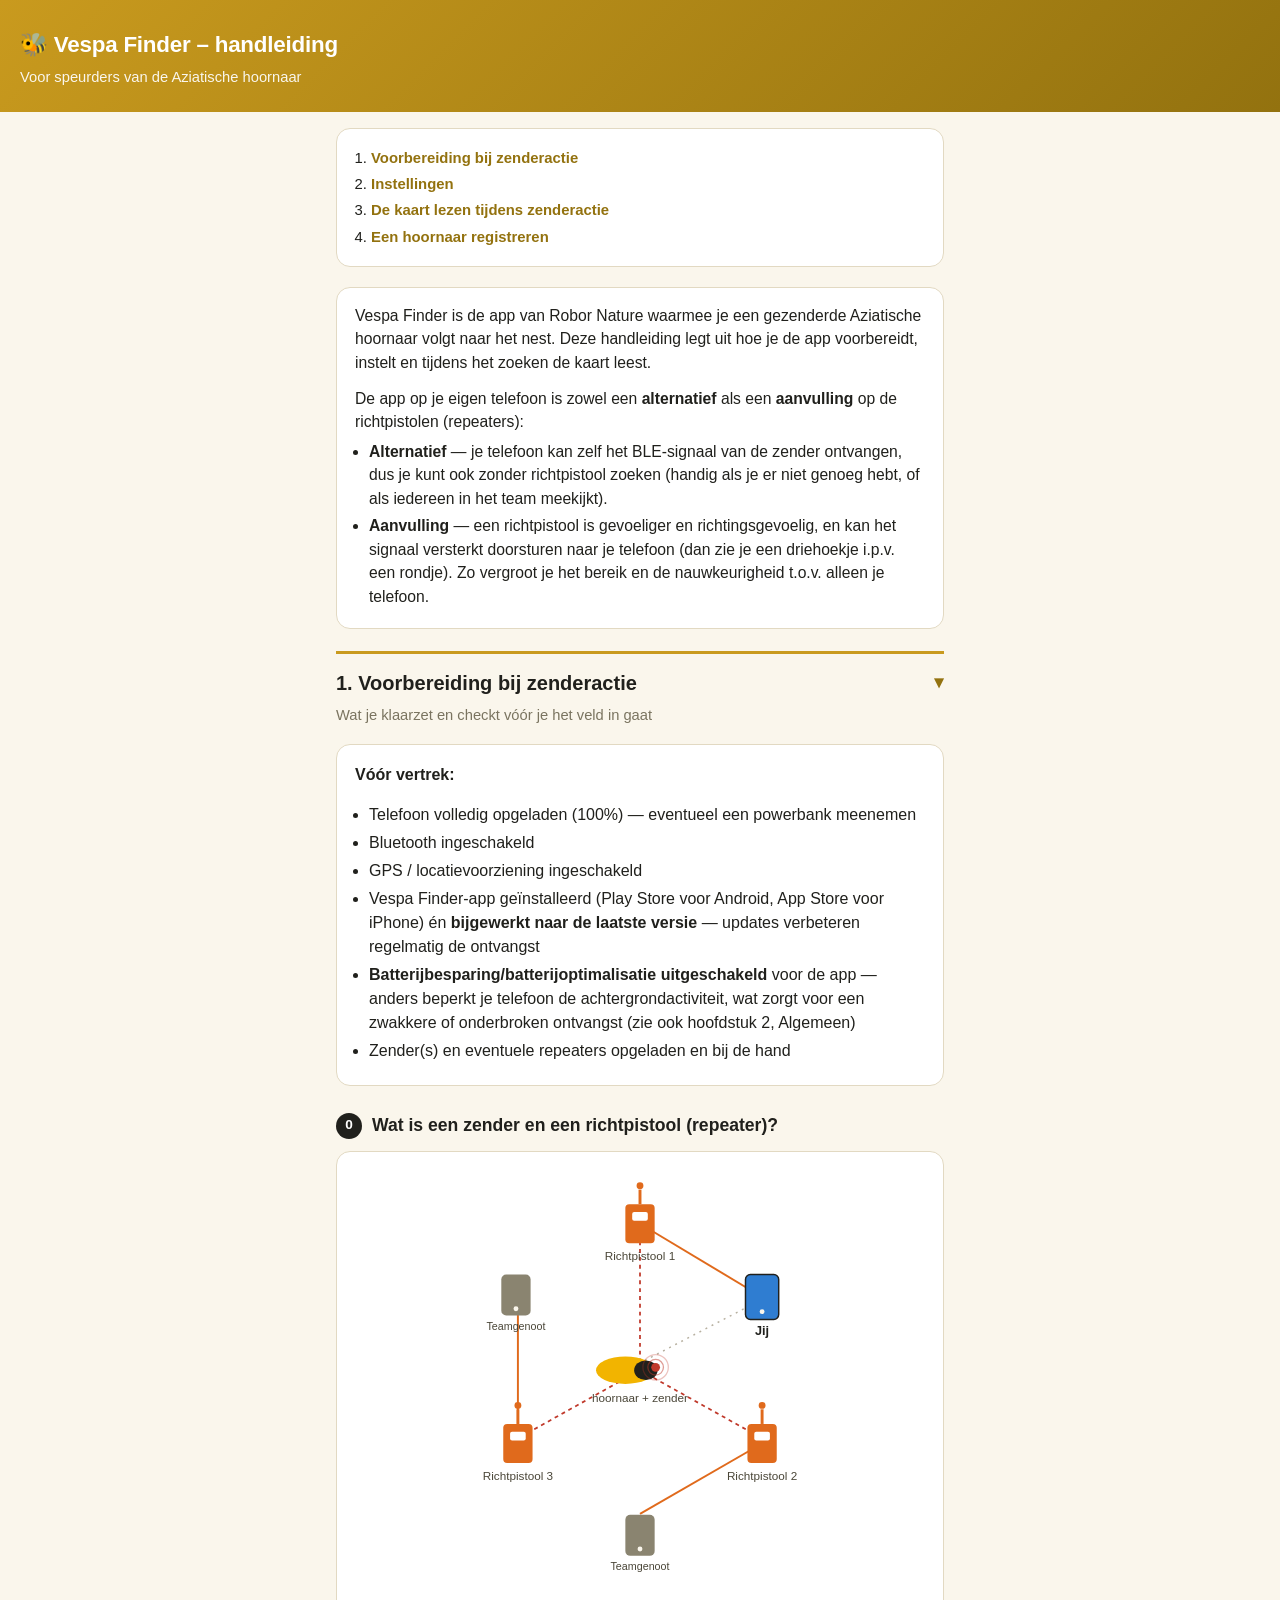
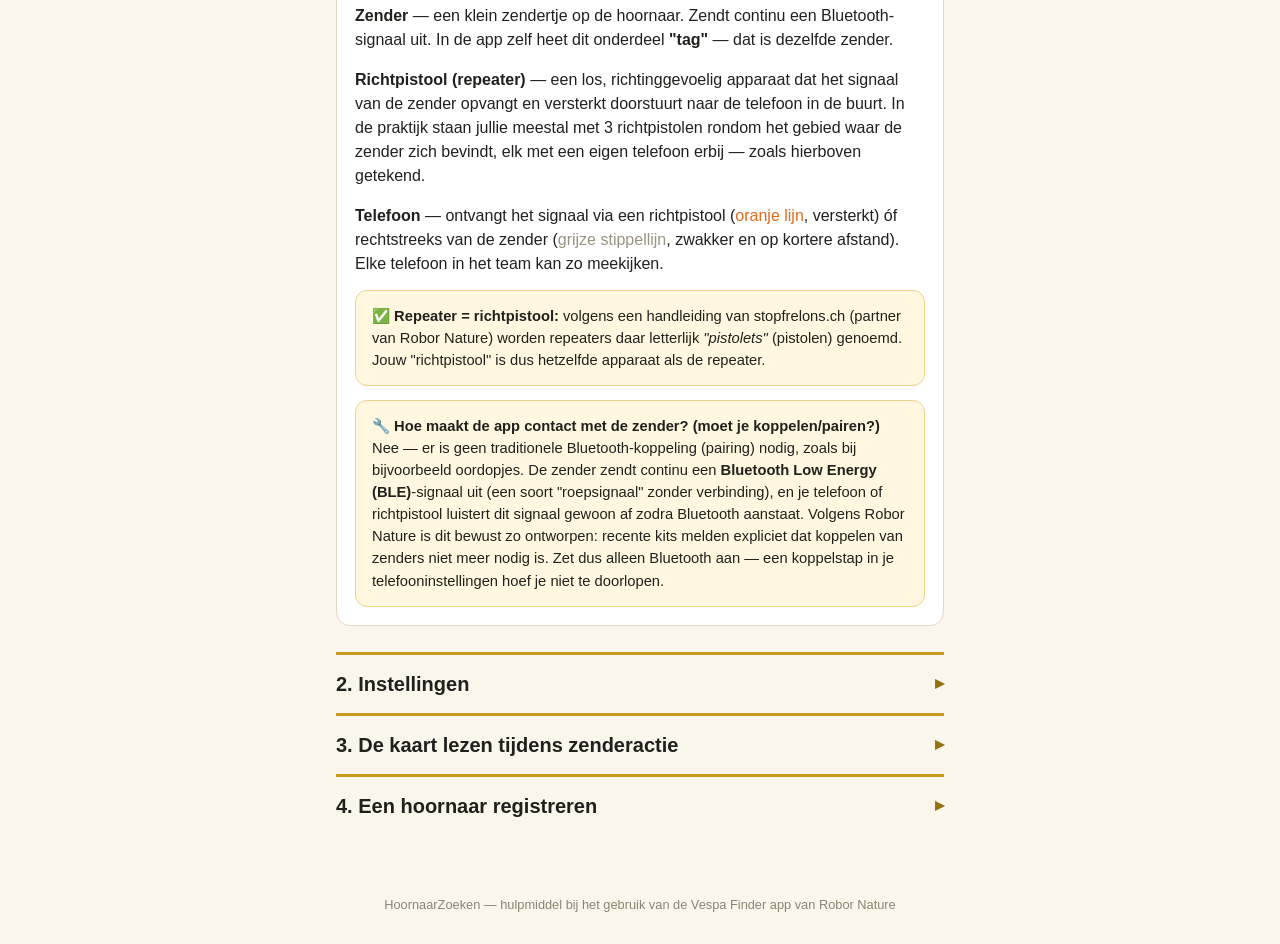
==== commit ba684b61: "Fix 230: illustratie herzien (3 richtpistolen rondom zender, telefoons ertussenin) en hoofdstukken i" ====
--- a/handleiding-vespafinder.html
+++ b/handleiding-vespafinder.html
@@ -1,4 +1,4 @@
-<!-- Fix 229 -->
+<!-- Fix 230 -->
 <!DOCTYPE html>
 <html lang="nl">
 <head>
@@ -69,14 +69,34 @@
     margin-bottom:22px;
     font-size:.98rem;
   }
-  h1.hoofdstuk{
-    font-size:1.3rem;
-    margin:44px 0 6px;
-    padding-top:10px;
+  details.hoofdstuk{
+    margin:0 0 8px;
+    padding-top:12px;
     border-top:3px solid var(--goud);
+  }
+  details.hoofdstuk:first-of-type{margin-top:6px;}
+  summary.hoofdstuk-summary{
+    font-size:1.25rem;
+    font-weight:700;
+    cursor:pointer;
+    list-style:none;
+    display:flex;
+    align-items:center;
+    justify-content:space-between;
+    padding:2px 0 6px;
     scroll-margin-top:90px;
   }
-  h1.hoofdstuk:first-of-type{margin-top:10px;}
+  summary.hoofdstuk-summary::-webkit-details-marker{display:none;}
+  summary.hoofdstuk-summary::after{
+    content:"▸";
+    font-size:1.1rem;
+    color:var(--goud-donker);
+    transition:transform .2s;
+    margin-left:10px;
+    flex-shrink:0;
+  }
+  details.hoofdstuk[open] > summary.hoofdstuk-summary::after{transform:rotate(90deg);}
+  .hoofdstuk-inhoud{padding-bottom:18px;}
   .hoofdstuk-sub{
     font-size:.92rem;
     color:#7a7460;
@@ -85,13 +105,13 @@
   section{
     margin-bottom:26px;
   }
+  section:last-child{margin-bottom:0;}
   h2{
     font-size:1.1rem;
     margin:0 0 12px;
     display:flex;
     align-items:center;
     gap:10px;
-    scroll-margin-top:90px;
   }
   h2 .nr{
     background:var(--inkt);
@@ -133,8 +153,8 @@
     border-bottom:36px solid var(--oranje);position:relative;
   }
   .driehoek::after{content:"8";position:absolute;top:14px;left:-6px;color:#fff;font-weight:700;font-size:.85rem;}
-  .uitleg strong, .uitleg-blok strong{display:block;font-size:.98rem;margin-bottom:2px;}
-  .uitleg span, .uitleg-blok span{font-size:.9rem;color:#4a4638;}
+  .uitleg strong{display:block;font-size:.98rem;margin-bottom:2px;}
+  .uitleg span{font-size:.9rem;color:#4a4638;}
   .tip{
     background:#fff7e0;border:1px solid #ecd48a;border-radius:12px;
     padding:14px 16px;font-size:.92rem;margin-top:14px;
@@ -188,277 +208,300 @@
   </div>
 
   <!-- ================= HOOFDSTUK 1: VOORBEREIDING ================= -->
-  <h1 class="hoofdstuk" id="voorbereiding">1. Voorbereiding bij zenderactie</h1>
-  <p class="hoofdstuk-sub">Wat je klaarzet en checkt vóór je het veld in gaat</p>
-
-  <section>
-    <div class="kaart">
-      <p style="margin-top:0;"><strong>Vóór vertrek:</strong></p>
-      <ul class="check">
-        <li>Telefoon volledig opgeladen (100%) — eventueel een powerbank meenemen</li>
-        <li>Bluetooth ingeschakeld</li>
-        <li>GPS / locatievoorziening ingeschakeld</li>
-        <li>Vespa Finder-app geïnstalleerd (Play Store voor Android, App Store voor iPhone) én <strong>bijgewerkt naar de laatste versie</strong> — updates verbeteren regelmatig de ontvangst</li>
-        <li><strong>Batterijbesparing/batterijoptimalisatie uitgeschakeld</strong> voor de app — anders beperkt je telefoon de achtergrondactiviteit, wat zorgt voor een zwakkere of onderbroken ontvangst (zie ook hoofdstuk 2, Algemeen)</li>
-        <li>Zender(s) en eventuele repeaters opgeladen en bij de hand</li>
-      </ul>
+  <details class="hoofdstuk" id="voorbereiding" open>
+    <summary class="hoofdstuk-summary">1. Voorbereiding bij zenderactie</summary>
+    <div class="hoofdstuk-inhoud">
+    <p class="hoofdstuk-sub">Wat je klaarzet en checkt vóór je het veld in gaat</p>
+
+    <section>
+      <div class="kaart">
+        <p style="margin-top:0;"><strong>Vóór vertrek:</strong></p>
+        <ul class="check">
+          <li>Telefoon volledig opgeladen (100%) — eventueel een powerbank meenemen</li>
+          <li>Bluetooth ingeschakeld</li>
+          <li>GPS / locatievoorziening ingeschakeld</li>
+          <li>Vespa Finder-app geïnstalleerd (Play Store voor Android, App Store voor iPhone) én <strong>bijgewerkt naar de laatste versie</strong> — updates verbeteren regelmatig de ontvangst</li>
+          <li><strong>Batterijbesparing/batterijoptimalisatie uitgeschakeld</strong> voor de app — anders beperkt je telefoon de achtergrondactiviteit, wat zorgt voor een zwakkere of onderbroken ontvangst (zie ook hoofdstuk 2, Algemeen)</li>
+          <li>Zender(s) en eventuele repeaters opgeladen en bij de hand</li>
+        </ul>
+      </div>
+    </section>
+
+    <section>
+      <h2><span class="nr">0</span> Wat is een zender en een richtpistool (repeater)?</h2>
+      <div class="kaart">
+        <svg width="100%" height="420" viewBox="0 0 420 430" style="display:block;">
+          <style>
+            text{font-family:-apple-system,BlinkMacSystemFont,"Segoe UI",Roboto,Arial,sans-serif;fill:#4a4638;}
+            .kop{font-weight:700;fill:#20201c;}
+          </style>
+
+          <!-- zender naar de 3 richtpistolen (rood gestippeld = direct signaal) -->
+          <line x1="210" y1="205" x2="210" y2="70" stroke="#c0392b" stroke-width="1.8" stroke-dasharray="4 4"/>
+          <line x1="210" y1="205" x2="330" y2="272" stroke="#c0392b" stroke-width="1.8" stroke-dasharray="4 4"/>
+          <line x1="210" y1="205" x2="90" y2="272" stroke="#c0392b" stroke-width="1.8" stroke-dasharray="4 4"/>
+          <!-- zender rechtstreeks naar 'Jij' (grijs gestippeld = ook mogelijk, maar zwakker) -->
+          <line x1="215" y1="195" x2="330" y2="135" stroke="#b7b0a0" stroke-width="1.5" stroke-dasharray="2 5"/>
+
+          <!-- richtpistolen naar hun telefoon (oranje = versterkt/doorgestuurd signaal) -->
+          <line x1="210" y1="55" x2="335" y2="130" stroke="#e06a1c" stroke-width="2"/>
+          <line x1="335" y1="280" x2="210" y2="352" stroke="#e06a1c" stroke-width="2"/>
+          <line x1="85" y1="280" x2="85" y2="130" stroke="#e06a1c" stroke-width="2"/>
+
+          <!-- hoornaar + zender (midden) -->
+          <ellipse cx="195" cy="205" rx="30" ry="14" fill="#f2b400"/>
+          <ellipse cx="216" cy="205" rx="12" ry="10" fill="#20201c"/>
+          <circle cx="226" cy="202" r="4.5" fill="#c0392b"/>
+          <circle cx="226" cy="202" r="8" fill="none" stroke="#c0392b" stroke-width="1.3" opacity=".5"/>
+          <circle cx="226" cy="202" r="13" fill="none" stroke="#c0392b" stroke-width="1.3" opacity=".3"/>
+          <text x="210" y="238" font-size="12" text-anchor="middle">hoornaar + zender</text>
+
+          <!-- richtpistool 1 (boven) -->
+          <rect x="195" y="35" width="30" height="40" rx="4" fill="#e06a1c"/>
+          <rect x="202" y="43" width="16" height="9" rx="2" fill="#fff"/>
+          <line x1="210" y1="35" x2="210" y2="20" stroke="#e06a1c" stroke-width="3"/>
+          <circle cx="210" cy="16" r="3.5" fill="#e06a1c"/>
+          <text x="210" y="92" font-size="12" text-anchor="middle">Richtpistool 1</text>
+
+          <!-- richtpistool 2 (rechtsonder) -->
+          <rect x="320" y="260" width="30" height="40" rx="4" fill="#e06a1c"/>
+          <rect x="327" y="268" width="16" height="9" rx="2" fill="#fff"/>
+          <line x1="335" y1="260" x2="335" y2="245" stroke="#e06a1c" stroke-width="3"/>
+          <circle cx="335" cy="241" r="3.5" fill="#e06a1c"/>
+          <text x="335" y="317" font-size="12" text-anchor="middle">Richtpistool 2</text>
+
+          <!-- richtpistool 3 (linksonder) -->
+          <rect x="70" y="260" width="30" height="40" rx="4" fill="#e06a1c"/>
+          <rect x="77" y="268" width="16" height="9" rx="2" fill="#fff"/>
+          <line x1="85" y1="260" x2="85" y2="245" stroke="#e06a1c" stroke-width="3"/>
+          <circle cx="85" cy="241" r="3.5" fill="#e06a1c"/>
+          <text x="85" y="317" font-size="12" text-anchor="middle">Richtpistool 3</text>
+
+          <!-- telefoon: Jij (rechtsboven, uitgelicht) -->
+          <rect x="318" y="107" width="34" height="46" rx="5" fill="#2f7dd1" stroke="#20201c" stroke-width="1.5"/>
+          <circle cx="335" cy="145" r="2.5" fill="#faf6ec"/>
+          <text x="335" y="169" font-size="13" text-anchor="middle" class="kop">Jij</text>
+
+          <!-- telefoon: teamgenoot (onder) -->
+          <rect x="195" y="353" width="30" height="42" rx="5" fill="#8a8470"/>
+          <circle cx="210" cy="388" r="2.5" fill="#faf6ec"/>
+          <text x="210" y="410" font-size="11" text-anchor="middle">Teamgenoot</text>
+
+          <!-- telefoon: teamgenoot (linksboven) -->
+          <rect x="68" y="107" width="30" height="42" rx="5" fill="#8a8470"/>
+          <circle cx="83" cy="142" r="2.5" fill="#faf6ec"/>
+          <text x="83" y="164" font-size="11" text-anchor="middle">Teamgenoot</text>
+        </svg>
+
+        <p style="margin-top:14px;"><strong>Zender</strong> — een klein zendertje op de hoornaar. Zendt continu een Bluetooth-signaal uit. In de app zelf heet dit onderdeel <strong>"tag"</strong> — dat is dezelfde zender.</p>
+        <p><strong>Richtpistool (repeater)</strong> — een los, richtinggevoelig apparaat dat het signaal van de zender opvangt en versterkt doorstuurt naar de telefoon in de buurt. In de praktijk staan jullie meestal met 3 richtpistolen rondom het gebied waar de zender zich bevindt, elk met een eigen telefoon erbij — zoals hierboven getekend.</p>
+        <p style="margin-bottom:0;"><strong>Telefoon</strong> — ontvangt het signaal via een richtpistool (<span style="color:#e06a1c;">oranje lijn</span>, versterkt) óf rechtstreeks van de zender (<span style="color:#9a9382;">grijze stippellijn</span>, zwakker en op kortere afstand). Elke telefoon in het team kan zo meekijken.</p>
+
+        <div class="tip">
+          ✅ <strong>Repeater = richtpistool:</strong> volgens een handleiding van stopfrelons.ch (partner van Robor Nature) worden repeaters daar letterlijk <em>"pistolets"</em> (pistolen) genoemd. Jouw "richtpistool" is dus hetzelfde apparaat als de repeater.
+        </div>
+        <div class="tip">
+          🔧 <strong>Hoe maakt de app contact met de zender? (moet je koppelen/pairen?)</strong><br>
+          Nee — er is geen traditionele Bluetooth-koppeling (pairing) nodig, zoals bij bijvoorbeeld oordopjes. De zender zendt continu een <strong>Bluetooth Low Energy (BLE)</strong>-signaal uit (een soort "roepsignaal" zonder verbinding), en je telefoon of richtpistool luistert dit signaal gewoon af zodra Bluetooth aanstaat. Volgens Robor Nature is dit bewust zo ontworpen: recente kits melden expliciet dat koppelen van zenders niet meer nodig is. Zet dus alleen Bluetooth aan — een koppelstap in je telefooninstellingen hoef je niet te doorlopen.
+        </div>
+      </div>
+    </section>
     </div>
-  </section>
-
-  <section>
-    <h2><span class="nr">0</span> Wat is een zender en een richtpistool (repeater)?</h2>
-    <div class="kaart">
-      <svg width="100%" height="290" viewBox="0 0 400 290" style="display:block;">
-        <style>
-          text{font-family:-apple-system,BlinkMacSystemFont,"Segoe UI",Roboto,Arial,sans-serif;fill:#4a4638;}
-          .kop{font-weight:700;fill:#20201c;}
-        </style>
-
-        <!-- verbindingslijnen: zender naar richtpistolen (rood, gestippeld = direct signaal) -->
-        <line x1="80" y1="145" x2="185" y2="75" stroke="#c0392b" stroke-width="1.8" stroke-dasharray="4 4"/>
-        <line x1="80" y1="145" x2="185" y2="215" stroke="#c0392b" stroke-width="1.8" stroke-dasharray="4 4"/>
-        <!-- zender rechtstreeks naar 'Jij' telefoon (grijs gestippeld = ook mogelijk, maar zwakker) -->
-        <line x1="90" y1="145" x2="330" y2="145" stroke="#b7b0a0" stroke-width="1.5" stroke-dasharray="2 5"/>
-
-        <!-- verbindingslijnen: richtpistolen naar telefoons (oranje = versterkt/doorgestuurd signaal) -->
-        <line x1="215" y1="75" x2="315" y2="45" stroke="#e06a1c" stroke-width="2"/>
-        <line x1="215" y1="75" x2="315" y2="145" stroke="#e06a1c" stroke-width="2"/>
-        <line x1="215" y1="215" x2="315" y2="145" stroke="#e06a1c" stroke-width="2"/>
-        <line x1="215" y1="215" x2="315" y2="245" stroke="#e06a1c" stroke-width="2"/>
-
-        <!-- hoornaar + zender -->
-        <ellipse cx="55" cy="150" rx="30" ry="14" fill="#f2b400"/>
-        <ellipse cx="76" cy="150" rx="12" ry="10" fill="#20201c"/>
-        <circle cx="86" cy="147" r="4.5" fill="#c0392b"/>
-        <circle cx="86" cy="147" r="8" fill="none" stroke="#c0392b" stroke-width="1.3" opacity=".5"/>
-        <circle cx="86" cy="147" r="13" fill="none" stroke="#c0392b" stroke-width="1.3" opacity=".3"/>
-        <text x="55" y="180" font-size="12" text-anchor="middle">hoornaar + zender</text>
-
-        <!-- richtpistool 1 -->
-        <rect x="185" y="55" width="30" height="40" rx="4" fill="#e06a1c"/>
-        <rect x="192" y="63" width="16" height="9" rx="2" fill="#fff"/>
-        <line x1="200" y1="55" x2="200" y2="40" stroke="#e06a1c" stroke-width="3"/>
-        <circle cx="200" cy="36" r="3.5" fill="#e06a1c"/>
-        <text x="200" y="112" font-size="12" text-anchor="middle">Richtpistool 1</text>
-
-        <!-- richtpistool 2 -->
-        <rect x="185" y="195" width="30" height="40" rx="4" fill="#e06a1c"/>
-        <rect x="192" y="203" width="16" height="9" rx="2" fill="#fff"/>
-        <line x1="200" y1="195" x2="200" y2="180" stroke="#e06a1c" stroke-width="3"/>
-        <circle cx="200" cy="176" r="3.5" fill="#e06a1c"/>
-        <text x="200" y="252" font-size="12" text-anchor="middle">Richtpistool 2</text>
-
-        <!-- telefoon A: teamgenoot -->
-        <rect x="300" y="25" width="30" height="42" rx="5" fill="#8a8470"/>
-        <circle cx="315" cy="60" r="2.5" fill="#faf6ec"/>
-        <text x="315" y="82" font-size="11" text-anchor="middle">Teamgenoot</text>
-
-        <!-- telefoon B: Jij (uitgelicht) -->
-        <rect x="300" y="124" width="34" height="46" rx="5" fill="#2f7dd1" stroke="#20201c" stroke-width="1.5"/>
-        <circle cx="317" cy="162" r="2.5" fill="#faf6ec"/>
-        <text x="317" y="187" font-size="13" text-anchor="middle" class="kop">Jij</text>
-
-        <!-- telefoon C: teamgenoot -->
-        <rect x="300" y="225" width="30" height="42" rx="5" fill="#8a8470"/>
-        <circle cx="315" cy="260" r="2.5" fill="#faf6ec"/>
-        <text x="315" y="282" font-size="11" text-anchor="middle">Teamgenoot</text>
-      </svg>
-
-      <p style="margin-top:14px;"><strong>Zender</strong> — een klein zendertje op de hoornaar. Zendt continu een Bluetooth-signaal uit. In de app zelf heet dit onderdeel <strong>"tag"</strong> — dat is dezelfde zender.</p>
-      <p><strong>Richtpistool (repeater)</strong> — een los, richtinggevoelig apparaat dat het signaal van de zender opvangt en versterkt doorstuurt naar de telefoons in de buurt. Jullie gebruiken er meestal 3 tegelijk (hier zijn er 2 getekend voor overzicht); meer richtpistolen geven een betere peiling van de richting.</p>
-      <p style="margin-bottom:0;"><strong>Telefoon</strong> — ontvangt het signaal via een richtpistool (<span style="color:#e06a1c;">oranje lijn</span>, versterkt) óf rechtstreeks van de zender (<span style="color:#9a9382;">grijze stippellijn</span>, zwakker en op kortere afstand). Elke telefoon in het team kan zo meekijken.</p>
-
+  </details>
+
+  <!-- ================= HOOFDSTUK 2: INSTELLINGEN ================= -->
+  <details class="hoofdstuk" id="instellingen">
+    <summary class="hoofdstuk-summary">2. Instellingen</summary>
+    <div class="hoofdstuk-inhoud">
+    <p class="hoofdstuk-sub">Onder het tandwiel-icoon rechtsboven in de app</p>
+
+    <section>
+      <h2><span class="nr">1</span> Algemeen</h2>
+      <div class="kaart">
+        <img src="images/handleiding/instellingen-algemeen.jpg" alt="Instellingen Algemeen: App Instellingen, Batterijoptimalisatie, Taal">
+        <p><strong>Batterijoptimalisatie uitschakelen</strong> is belangrijk: als Android/iOS de app op de achtergrond beperkt, kan die signalen missen tijdens het zoeken. Zet dit dus vooraf uit voor betrouwbaar scannen.</p>
+        <p style="margin-bottom:0;">Bij <strong>Taal</strong> stel je de schermtaal van de app in (bijvoorbeeld Nederlands).</p>
+      </div>
+    </section>
+
+    <section>
+      <h2><span class="nr">2</span> Kaart</h2>
+      <div class="kaart">
+        <img src="images/handleiding/instellingen-kaart.jpg" alt="Instellingen Kaart: Wegen Tonen, Kaarttype, Offline kaarten, Cirkel Tekenen">
+        <ul class="check">
+          <li><strong>Wegen Tonen</strong> — overlay van straatnamen op de kaart</li>
+          <li><strong>Kaarttype</strong> — schakel tussen kaartweergave en satellietfoto</li>
+          <li><strong>Offline kaarten downloaden</strong> — handig voor gebieden zonder bereik</li>
+          <li><strong>Cirkel Tekenen</strong> — schakelt de cirkel-teken-functie op de kaart in (bv. voor zoekgebieden)</li>
+          <li><strong>Cirkel Teken Modus</strong> — kies of je de cirkel tekent op diameter of op straal</li>
+          <li><strong>Grenzen Tonen</strong> — toont gemeente-/plaatsgrenzen op de kaart</li>
+        </ul>
+      </div>
+    </section>
+
+    <section>
+      <h2><span class="nr">3</span> Kaartgedrag</h2>
+      <div class="kaart">
+        <img src="images/handleiding/instellingen-kaartgedrag.jpg" alt="Instellingen: Auto-Centreren, Auto-Draaien, Schaalbalks, Stealth Modus">
+        <ul class="check">
+          <li><strong>Auto-Centreren op Nieuwste Marker</strong> — de kaart springt automatisch mee naar het laatste signaal</li>
+          <li><strong>Auto-Centreren op Huidige Positie</strong> — de kaart volgt in plaats daarvan jouw eigen locatie</li>
+          <li><strong>Auto-Draaien op Huidige Koers</strong> — de kaart draait mee met de richting waarin je loopt</li>
+          <li><strong>Schaalbalks Tonen</strong> — toont de afstandsschaal linksonder op de kaart</li>
+          <li><strong>Stealth Modus</strong> — maakt het scherm zwart/donker, handig om 's avonds minder op te vallen of batterij te sparen</li>
+        </ul>
+      </div>
+    </section>
+
+    <section>
+      <h2><span class="nr">4</span> Repeaters &amp; oriëntatie</h2>
+      <div class="kaart">
+        <img src="images/handleiding/instellingen-repeaters.jpg" alt="Instellingen Repeaters: Inschakelen, Wissen, Oriëntatie T/Ster/Vork, Repeater-details">
+        <p><strong>Repeaters Inschakelen</strong> zet de repeater-functionaliteit aan; met <strong>Repeaters Wissen</strong> verwijder je alle ontdekte repeaters uit de lijst (bv. na een actie, om de lijst weer schoon te hebben).</p>
+        <p>Bij <strong>Oriëntatie</strong> kies je hoe je repeaters fysiek zijn opgesteld, zodat de app de peiling goed kan berekenen:</p>
+        <ul class="check">
+          <li><strong>T</strong> — repeaters in een T-vorm, bijvoorbeeld op een autodak</li>
+          <li><strong>Ster</strong> — repeaters in een stervorm (drie richtingen tegelijk)</li>
+          <li><strong>Vork</strong> — repeaters in een V-vorm, bijvoorbeeld op een fiets</li>
+        </ul>
+        <p style="margin-bottom:0;">Per repeater zie je naam, ID, signaalsterkte (dBm), status en van welke zender hij het laatst iets ontving.</p>
+        <img src="images/handleiding/vork-layout-kaart.jpg" alt="Voorbeeld van een Vork-opstelling met drie repeaters op de kaart" style="margin-top:12px;">
+        <p style="margin-bottom:0;font-size:.9rem;color:#4a4638;">Voorbeeld van een Vork-opstelling: drie repeaters (1, 2, 3) in V-vorm.</p>
+      </div>
+    </section>
+
+    <section>
+      <h2><span class="nr">5</span> Navigatie</h2>
+      <div class="kaart">
+        <img src="images/handleiding/instellingen-navigatie.jpg" alt="Instellingen Navigatie: Deel waarschijnlijke nestrichting, Spoor Starten">
+        <ul class="check">
+          <li><strong>Deel waarschijnlijke nestrichting</strong> — deelt een richtingspijl naar de vermoedelijke nestlocatie met je team zodra een hoornaar is geselecteerd</li>
+          <li><strong>Spoor Starten</strong> — beheert de opname van jouw gelopen/gereden route (spoor) op de kaart</li>
+        </ul>
+      </div>
+    </section>
+
+    <section>
+      <h2><span class="nr">6</span> Opslag</h2>
+      <div class="kaart">
+        <img src="images/handleiding/instellingen-opslag.jpg" alt="Instellingen Opslag: Metingen, Markers en Cirkels Wissen, Melden bij Meldpunt Aziatische Hoornaar">
+        <ul class="check">
+          <li><strong>Metingen Wissen</strong> — verwijdert alle eerder gedetecteerde metingen</li>
+          <li><strong>Markers Wissen</strong> — verwijdert alle markers van de kaart</li>
+          <li><strong>Cirkels Wissen</strong> — verwijdert alle getekende cirkels</li>
+          <li><strong>Melden bij Meldpunt Aziatische Hoornaar</strong> — voegt deze optie toe wanneer je een nest deelt</li>
+        </ul>
+      </div>
+    </section>
+
+    <section>
+      <h2><span class="nr">7</span> Online Sync</h2>
+      <div class="kaart">
+        <img src="images/handleiding/online-sync-uitleg.jpg" alt="Uitleg Online Synchronisatie in de app">
+        <p style="margin:0;">Met <strong>Online Sync</strong> aan deelt je telefoon zenderlocaties in real-time met andere apparaten in je zoekteam — en ontvang je ook hun waarnemingen. Dit is de reden dat je balletjes met een <strong>blauwe rand</strong> kunt zien in het volgende hoofdstuk: die komen van een teamgenoot, niet van je eigen telefoon.</p>
+      </div>
+    </section>
+    </div>
+  </details>
+
+  <!-- ================= HOOFDSTUK 3: KAART LEZEN ================= -->
+  <details class="hoofdstuk" id="kaartlezen">
+    <summary class="hoofdstuk-summary">3. De kaart lezen tijdens zenderactie</summary>
+    <div class="hoofdstuk-inhoud">
+    <p class="hoofdstuk-sub">Wat de balletjes, driehoekjes en kleuren betekenen zodra een hoornaar gezenderd is</p>
+
+    <section>
+      <h2><span class="nr">1</span> Vorm van het balletje</h2>
+      <div class="kaart">
+        <div class="rij">
+          <div class="voorbeeld"><div class="bal">1</div></div>
+          <div class="uitleg">
+            <strong>Rond balletje</strong>
+            <span>Signaal komt rechtstreeks van de zender op de hoornaar.</span>
+          </div>
+        </div>
+        <div class="rij">
+          <div class="voorbeeld"><div class="driehoek"></div></div>
+          <div class="uitleg">
+            <strong>Driehoek</strong>
+            <span>Signaal is doorgestuurd via een repeater, niet rechtstreeks ontvangen.</span>
+          </div>
+        </div>
+      </div>
+    </section>
+
+    <section>
+      <h2><span class="nr">2</span> Kleur van de rand</h2>
+      <div class="kaart">
+        <div class="rij">
+          <div class="voorbeeld"><div class="bal lokaal">6</div></div>
+          <div class="uitleg">
+            <strong>Gele rand</strong>
+            <span>Signaal lokaal opgevangen — jouw eigen telefoon heeft dit rechtstreeks ontvangen van zender of repeater.</span>
+          </div>
+        </div>
+        <div class="rij">
+          <div class="voorbeeld"><div class="bal afstand">6</div></div>
+          <div class="uitleg">
+            <strong>Blauwe rand</strong>
+            <span>Signaal op afstand ontvangen — een andere speurder heeft dit gedetecteerd en gedeeld via Online Sync.</span>
+          </div>
+        </div>
+        <div class="tip">
+          💡 Let ook op de <strong>dikte van de rand</strong>: een dikke rand betekent dat dit het laatste (meest recente) signaal is.
+        </div>
+      </div>
+    </section>
+
+    <section>
+      <h2><span class="nr">3</span> Het nummer en de kleur van het balletje</h2>
+      <div class="kaart">
+        <p style="margin-top:0;">Het nummer is <em>niet</em> de signaalsterkte. Het geeft de volgorde van de waarnemingen aan: <strong>1 is de meest recente</strong> waarneming.<br>
+        <span style="font-size:.85rem;color:#4a4638;">✅ Bevestigd via een handleiding van stopfrelons.ch: "het laatst waargenomen balletje krijgt nummer 1".</span></p>
+        <p>De <strong>vulkleur</strong> van het balletje (bijvoorbeeld rood of oranje) komt overeen met de <strong>markeerkleur</strong> die je zelf kiest wanneer je die hoornaar registreert bij "Nieuwe Voorspelling" (zie hoofdstuk 4) — dus de kleur verf/stift waarmee de hoornaar fysiek gemarkeerd is. Zo herken je bij meerdere gezenderde hoornaars snel welk balletje bij welk exemplaar hoort.</p>
+        <p style="margin-bottom:0;">Tik op een balletje om de details van die specifieke zender te openen (in de app zelf heet dit scherm "tag" — zie hieronder).</p>
+      </div>
+      <div class="let-op">
+        ⚠️ Een rond of driehoekig balletje toont de positie van een <strong>telefoon of ontvanger</strong>, niet de locatie van de hoornaar of het nest zelf.
+      </div>
+    </section>
+
+    <section>
+      <h2><span class="nr">4</span> Signaalsterkte aflezen (na tikken op een zender)</h2>
+      <div class="tag-scherm">
+        <span class="label">Tag 145A</span><br>
+        Signaal: -100 dB (0%)<br>
+        <div class="balken"><div></div><div></div><div></div><div></div></div>
+        Teller: 6290
+      </div>
       <div class="tip">
-        ✅ <strong>Repeater = richtpistool:</strong> volgens een handleiding van stopfrelons.ch (partner van Robor Nature) worden repeaters daar letterlijk <em>"pistolets"</em> (pistolen) genoemd. Jouw "richtpistool" is dus hetzelfde apparaat als de repeater.
-      </div>
-      <div class="tip">
-        🔧 <strong>Hoe maakt de app contact met de zender? (moet je koppelen/pairen?)</strong><br>
-        Nee — er is geen traditionele Bluetooth-koppeling (pairing) nodig, zoals bij bijvoorbeeld oordopjes. De zender zendt continu een <strong>Bluetooth Low Energy (BLE)</strong>-signaal uit (een soort "roepsignaal" zonder verbinding), en je telefoon of richtpistool luistert dit signaal gewoon af zodra Bluetooth aanstaat. Volgens Robor Nature is dit bewust zo ontworpen: recente kits melden expliciet dat koppelen van zenders niet meer nodig is. Zet dus alleen Bluetooth aan — een koppelstap in je telefooninstellingen hoef je niet te doorlopen.
-      </div>
+        💡 Hoe dichter bij <strong>0 dB</strong> (of hoe hoger het <strong>percentage</strong>), hoe sterker het signaal. -100 dB / 0% betekent nagenoeg geen signaal — loop rustig verder rond om een sterker signaal te vinden.
+      </div>
+      <div class="let-op">
+        ⚠️ Een zwak signaal (ver naar -100 dB) wil niet automatisch zeggen dat je ver van het nest bent — bomen, gebouwen en het gedrag van de hoornaar spelen ook mee. Combineer signaalsterkte altijd met geduldig observeren.
+      </div>
+    </section>
     </div>
-  </section>
-
-  <!-- ================= HOOFDSTUK 2: INSTELLINGEN ================= -->
-  <h1 class="hoofdstuk" id="instellingen">2. Instellingen</h1>
-  <p class="hoofdstuk-sub">Onder het tandwiel-icoon rechtsboven in de app</p>
-
-  <section>
-    <h2><span class="nr">1</span> Algemeen</h2>
-    <div class="kaart">
-      <img src="images/handleiding/instellingen-algemeen.jpg" alt="Instellingen Algemeen: App Instellingen, Batterijoptimalisatie, Taal">
-      <p><strong>Batterijoptimalisatie uitschakelen</strong> is belangrijk: als Android/iOS de app op de achtergrond beperkt, kan die signalen missen tijdens het zoeken. Zet dit dus vooraf uit voor betrouwbaar scannen.</p>
-      <p style="margin-bottom:0;">Bij <strong>Taal</strong> stel je de schermtaal van de app in (bijvoorbeeld Nederlands).</p>
+  </details>
+
+  <!-- ================= HOOFDSTUK 4: HOORNAAR REGISTREREN ================= -->
+  <details class="hoofdstuk" id="registreren">
+    <summary class="hoofdstuk-summary">4. Een hoornaar registreren</summary>
+    <div class="hoofdstuk-inhoud">
+    <p class="hoofdstuk-sub">Via "Nieuwe Voorspelling", zodra je een gemarkeerde hoornaar spot</p>
+
+    <section>
+      <div class="kaart">
+        <img src="images/handleiding/context-menu.jpg" alt="Menu op de kaart: Nieuwe Voorspelling, Nieuw Nest, Locatie Kopiëren">
+        <p style="margin-top:0;">Tik en houd vast op de kaart (of op je huidige positie) om dit menu te openen. Kies <strong>"Nieuwe Voorspelling"</strong> om een gemarkeerde hoornaar te registreren.</p>
+        <img src="images/handleiding/nieuwe-voorspelling-kleur.jpg" alt="Formulier Nieuwe Voorspelling: naam, markeerkleur, positie wiekpot">
+        <p><strong>Naam</strong> en de <strong>markeerkleur</strong> (Rood, Blauw, Goud, Groen, Oranje, Paars of Wit) — dit is de kleur verf/stift die je fysiek op de hoornaar hebt aangebracht, en wordt ook de vulkleur van het balletje op de kaart. Daaronder vul je de <strong>positie van de wiekpot</strong> (breedte-/lengtegraad) in, met knoppen om je huidige positie te gebruiken of te plakken.</p>
+        <img src="images/handleiding/vliegrichting-gewicht.jpg" alt="Terugkeertijd, vliegrichting, gewicht en temperatuur invullen">
+        <p style="margin-bottom:0;">Vervolgens meet je de <strong>terugkeertijd</strong> (met start/reset-knop, afstand wordt automatisch berekend), de <strong>vliegrichting</strong> (kompas), en optioneel het <strong>gewicht</strong> (mg) en de <strong>buitentemperatuur</strong> (°C).</p>
+      </div>
+    </section>
     </div>
-  </section>
-
-  <section>
-    <h2><span class="nr">2</span> Kaart</h2>
-    <div class="kaart">
-      <img src="images/handleiding/instellingen-kaart.jpg" alt="Instellingen Kaart: Wegen Tonen, Kaarttype, Offline kaarten, Cirkel Tekenen">
-      <ul class="check">
-        <li><strong>Wegen Tonen</strong> — overlay van straatnamen op de kaart</li>
-        <li><strong>Kaarttype</strong> — schakel tussen kaartweergave en satellietfoto</li>
-        <li><strong>Offline kaarten downloaden</strong> — handig voor gebieden zonder bereik</li>
-        <li><strong>Cirkel Tekenen</strong> — schakelt de cirkel-teken-functie op de kaart in (bv. voor zoekgebieden)</li>
-        <li><strong>Cirkel Teken Modus</strong> — kies of je de cirkel tekent op diameter of op straal</li>
-        <li><strong>Grenzen Tonen</strong> — toont gemeente-/plaatsgrenzen op de kaart</li>
-      </ul>
-    </div>
-  </section>
-
-  <section>
-    <h2><span class="nr">3</span> Kaartgedrag</h2>
-    <div class="kaart">
-      <img src="images/handleiding/instellingen-kaartgedrag.jpg" alt="Instellingen: Auto-Centreren, Auto-Draaien, Schaalbalks, Stealth Modus">
-      <ul class="check">
-        <li><strong>Auto-Centreren op Nieuwste Marker</strong> — de kaart springt automatisch mee naar het laatste signaal</li>
-        <li><strong>Auto-Centreren op Huidige Positie</strong> — de kaart volgt in plaats daarvan jouw eigen locatie</li>
-        <li><strong>Auto-Draaien op Huidige Koers</strong> — de kaart draait mee met de richting waarin je loopt</li>
-        <li><strong>Schaalbalks Tonen</strong> — toont de afstandsschaal linksonder op de kaart</li>
-        <li><strong>Stealth Modus</strong> — maakt het scherm zwart/donker, handig om 's avonds minder op te vallen of batterij te sparen</li>
-      </ul>
-    </div>
-  </section>
-
-  <section>
-    <h2><span class="nr">4</span> Repeaters &amp; oriëntatie</h2>
-    <div class="kaart">
-      <img src="images/handleiding/instellingen-repeaters.jpg" alt="Instellingen Repeaters: Inschakelen, Wissen, Oriëntatie T/Ster/Vork, Repeater-details">
-      <p><strong>Repeaters Inschakelen</strong> zet de repeater-functionaliteit aan; met <strong>Repeaters Wissen</strong> verwijder je alle ontdekte repeaters uit de lijst (bv. na een actie, om de lijst weer schoon te hebben).</p>
-      <p>Bij <strong>Oriëntatie</strong> kies je hoe je repeaters fysiek zijn opgesteld, zodat de app de peiling goed kan berekenen:</p>
-      <ul class="check">
-        <li><strong>T</strong> — repeaters in een T-vorm, bijvoorbeeld op een autodak</li>
-        <li><strong>Ster</strong> — repeaters in een stervorm (drie richtingen tegelijk)</li>
-        <li><strong>Vork</strong> — repeaters in een V-vorm, bijvoorbeeld op een fiets</li>
-      </ul>
-      <p style="margin-bottom:0;">Per repeater zie je naam, ID, signaalsterkte (dBm), status en van welke zender hij het laatst iets ontving.</p>
-      <img src="images/handleiding/vork-layout-kaart.jpg" alt="Voorbeeld van een Vork-opstelling met drie repeaters op de kaart" style="margin-top:12px;">
-      <p style="margin-bottom:0;font-size:.9rem;color:#4a4638;">Voorbeeld van een Vork-opstelling: drie repeaters (1, 2, 3) in V-vorm.</p>
-    </div>
-  </section>
-
-  <section>
-    <h2><span class="nr">5</span> Navigatie</h2>
-    <div class="kaart">
-      <img src="images/handleiding/instellingen-navigatie.jpg" alt="Instellingen Navigatie: Deel waarschijnlijke nestrichting, Spoor Starten">
-      <ul class="check">
-        <li><strong>Deel waarschijnlijke nestrichting</strong> — deelt een richtingspijl naar de vermoedelijke nestlocatie met je team zodra een hoornaar is geselecteerd</li>
-        <li><strong>Spoor Starten</strong> — beheert de opname van jouw gelopen/gereden route (spoor) op de kaart</li>
-      </ul>
-    </div>
-  </section>
-
-  <section>
-    <h2><span class="nr">6</span> Opslag</h2>
-    <div class="kaart">
-      <img src="images/handleiding/instellingen-opslag.jpg" alt="Instellingen Opslag: Metingen, Markers en Cirkels Wissen, Melden bij Meldpunt Aziatische Hoornaar">
-      <ul class="check">
-        <li><strong>Metingen Wissen</strong> — verwijdert alle eerder gedetecteerde metingen</li>
-        <li><strong>Markers Wissen</strong> — verwijdert alle markers van de kaart</li>
-        <li><strong>Cirkels Wissen</strong> — verwijdert alle getekende cirkels</li>
-        <li><strong>Melden bij Meldpunt Aziatische Hoornaar</strong> — voegt deze optie toe wanneer je een nest deelt</li>
-      </ul>
-    </div>
-  </section>
-
-  <section>
-    <h2><span class="nr">7</span> Online Sync</h2>
-    <div class="kaart">
-      <img src="images/handleiding/online-sync-uitleg.jpg" alt="Uitleg Online Synchronisatie in de app">
-      <p style="margin:0;">Met <strong>Online Sync</strong> aan deelt je telefoon zenderlocaties in real-time met andere apparaten in je zoekteam — en ontvang je ook hun waarnemingen. Dit is de reden dat je balletjes met een <strong>blauwe rand</strong> kunt zien in het volgende hoofdstuk: die komen van een teamgenoot, niet van je eigen telefoon.</p>
-    </div>
-  </section>
-
-  <!-- ================= HOOFDSTUK 3: KAART LEZEN ================= -->
-  <h1 class="hoofdstuk" id="kaartlezen">3. De kaart lezen tijdens zenderactie</h1>
-  <p class="hoofdstuk-sub">Wat de balletjes, driehoekjes en kleuren betekenen zodra een hoornaar gezenderd is</p>
-
-  <section>
-    <h2><span class="nr">1</span> Vorm van het balletje</h2>
-    <div class="kaart">
-      <div class="rij">
-        <div class="voorbeeld"><div class="bal">1</div></div>
-        <div class="uitleg">
-          <strong>Rond balletje</strong>
-          <span>Signaal komt rechtstreeks van de zender op de hoornaar.</span>
-        </div>
-      </div>
-      <div class="rij">
-        <div class="voorbeeld"><div class="driehoek"></div></div>
-        <div class="uitleg">
-          <strong>Driehoek</strong>
-          <span>Signaal is doorgestuurd via een repeater, niet rechtstreeks ontvangen.</span>
-        </div>
-      </div>
-    </div>
-  </section>
-
-  <section>
-    <h2><span class="nr">2</span> Kleur van de rand</h2>
-    <div class="kaart">
-      <div class="rij">
-        <div class="voorbeeld"><div class="bal lokaal">6</div></div>
-        <div class="uitleg">
-          <strong>Gele rand</strong>
-          <span>Signaal lokaal opgevangen — jouw eigen telefoon heeft dit rechtstreeks ontvangen van zender of repeater.</span>
-        </div>
-      </div>
-      <div class="rij">
-        <div class="voorbeeld"><div class="bal afstand">6</div></div>
-        <div class="uitleg">
-          <strong>Blauwe rand</strong>
-          <span>Signaal op afstand ontvangen — een andere speurder heeft dit gedetecteerd en gedeeld via Online Sync.</span>
-        </div>
-      </div>
-      <div class="tip">
-        💡 Let ook op de <strong>dikte van de rand</strong>: een dikke rand betekent dat dit het laatste (meest recente) signaal is.
-      </div>
-    </div>
-  </section>
-
-  <section>
-    <h2><span class="nr">3</span> Het nummer en de kleur van het balletje</h2>
-    <div class="kaart">
-      <p style="margin-top:0;">Het nummer is <em>niet</em> de signaalsterkte. Het geeft de volgorde van de waarnemingen aan: <strong>1 is de meest recente</strong> waarneming.<br>
-      <span style="font-size:.85rem;color:#4a4638;">✅ Bevestigd via een handleiding van stopfrelons.ch: "het laatst waargenomen balletje krijgt nummer 1".</span></p>
-      <p>De <strong>vulkleur</strong> van het balletje (bijvoorbeeld rood of oranje) komt overeen met de <strong>markeerkleur</strong> die je zelf kiest wanneer je die hoornaar registreert bij "Nieuwe Voorspelling" (zie hoofdstuk 4) — dus de kleur verf/stift waarmee de hoornaar fysiek gemarkeerd is. Zo herken je bij meerdere gezenderde hoornaars snel welk balletje bij welk exemplaar hoort.</p>
-      <p style="margin-bottom:0;">Tik op een balletje om de details van die specifieke zender te openen (in de app zelf heet dit scherm "tag" — zie hieronder).</p>
-    </div>
-    <div class="let-op">
-      ⚠️ Een rond of driehoekig balletje toont de positie van een <strong>telefoon of ontvanger</strong>, niet de locatie van de hoornaar of het nest zelf.
-    </div>
-  </section>
-
-  <section>
-    <h2><span class="nr">4</span> Signaalsterkte aflezen (na tikken op een zender)</h2>
-    <div class="tag-scherm">
-      <span class="label">Tag 145A</span><br>
-      Signaal: -100 dB (0%)<br>
-      <div class="balken"><div></div><div></div><div></div><div></div></div>
-      Teller: 6290
-    </div>
-    <div class="tip">
-      💡 Hoe dichter bij <strong>0 dB</strong> (of hoe hoger het <strong>percentage</strong>), hoe sterker het signaal. -100 dB / 0% betekent nagenoeg geen signaal — loop rustig verder rond om een sterker signaal te vinden.
-    </div>
-    <div class="let-op">
-      ⚠️ Een zwak signaal (ver naar -100 dB) wil niet automatisch zeggen dat je ver van het nest bent — bomen, gebouwen en het gedrag van de hoornaar spelen ook mee. Combineer signaalsterkte altijd met geduldig observeren.
-    </div>
-  </section>
-
-  <!-- ================= HOOFDSTUK 4: HOORNAAR REGISTREREN ================= -->
-  <h1 class="hoofdstuk" id="registreren">4. Een hoornaar registreren</h1>
-  <p class="hoofdstuk-sub">Via "Nieuwe Voorspelling", zodra je een gemarkeerde hoornaar spot</p>
-
-  <section>
-    <div class="kaart">
-      <img src="images/handleiding/context-menu.jpg" alt="Menu op de kaart: Nieuwe Voorspelling, Nieuw Nest, Locatie Kopiëren">
-      <p style="margin-top:0;">Tik en houd vast op de kaart (of op je huidige positie) om dit menu te openen. Kies <strong>"Nieuwe Voorspelling"</strong> om een gemarkeerde hoornaar te registreren.</p>
-      <img src="images/handleiding/nieuwe-voorspelling-kleur.jpg" alt="Formulier Nieuwe Voorspelling: naam, markeerkleur, positie wiekpot">
-      <p><strong>Naam</strong> en de <strong>markeerkleur</strong> (Rood, Blauw, Goud, Groen, Oranje, Paars of Wit) — dit is de kleur verf/stift die je fysiek op de hoornaar hebt aangebracht, en wordt ook de vulkleur van het balletje op de kaart. Daaronder vul je de <strong>positie van de wiekpot</strong> (breedte-/lengtegraad) in, met knoppen om je huidige positie te gebruiken of te plakken.</p>
-      <img src="images/handleiding/vliegrichting-gewicht.jpg" alt="Terugkeertijd, vliegrichting, gewicht en temperatuur invullen">
-      <p style="margin-bottom:0;">Vervolgens meet je de <strong>terugkeertijd</strong> (met start/reset-knop, afstand wordt automatisch berekend), de <strong>vliegrichting</strong> (kompas), en optioneel het <strong>gewicht</strong> (mg) en de <strong>buitentemperatuur</strong> (°C).</p>
-    </div>
-  </section>
+  </details>
 
 </main>
 
@@ -466,5 +509,15 @@
   HoornaarZoeken — hulpmiddel bij het gebruik van de Vespa Finder app van Robor Nature
 </footer>
 
+<script>
+  document.querySelectorAll('nav.inhoud a[href^="#"]').forEach(function(a){
+    a.addEventListener('click', function(){
+      var id = this.getAttribute('href').slice(1);
+      var det = document.getElementById(id);
+      if(det && det.tagName === 'DETAILS'){ det.open = true; }
+    });
+  });
+</script>
+
 </body>
 </html>
